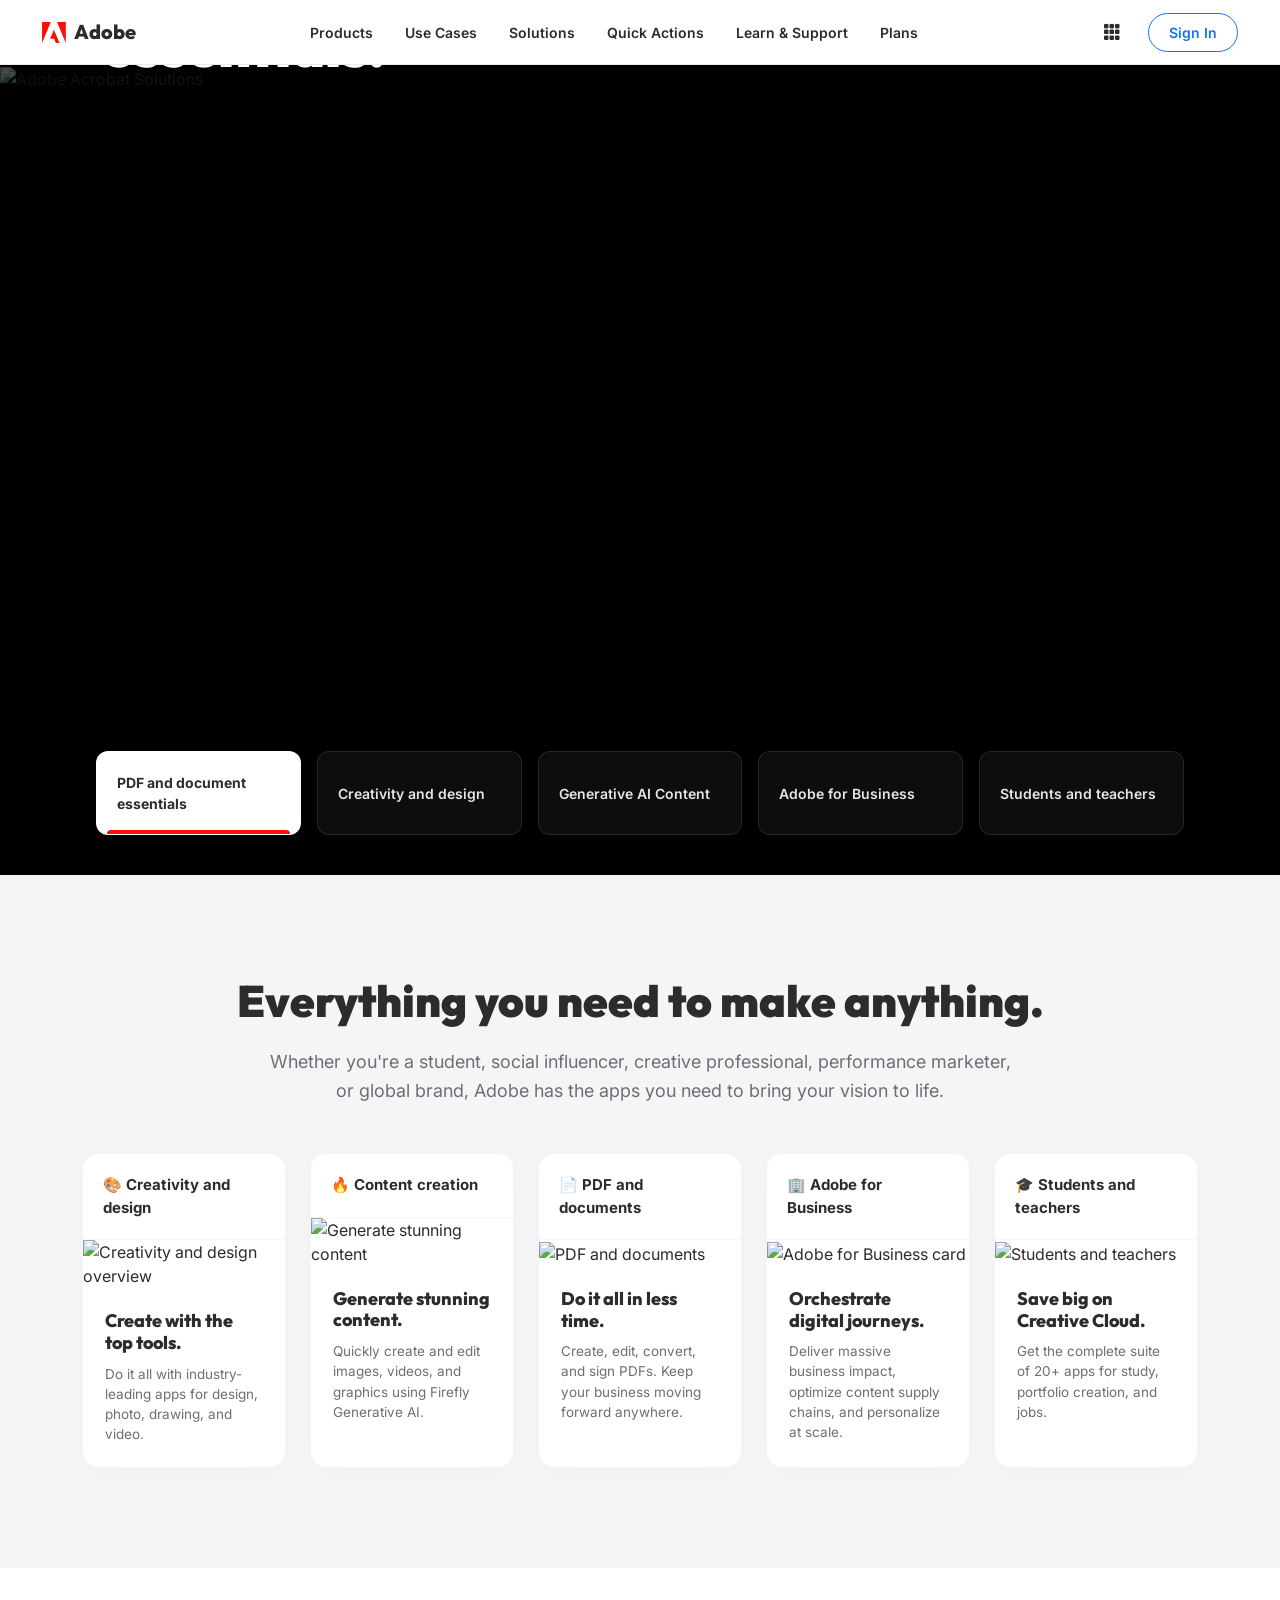
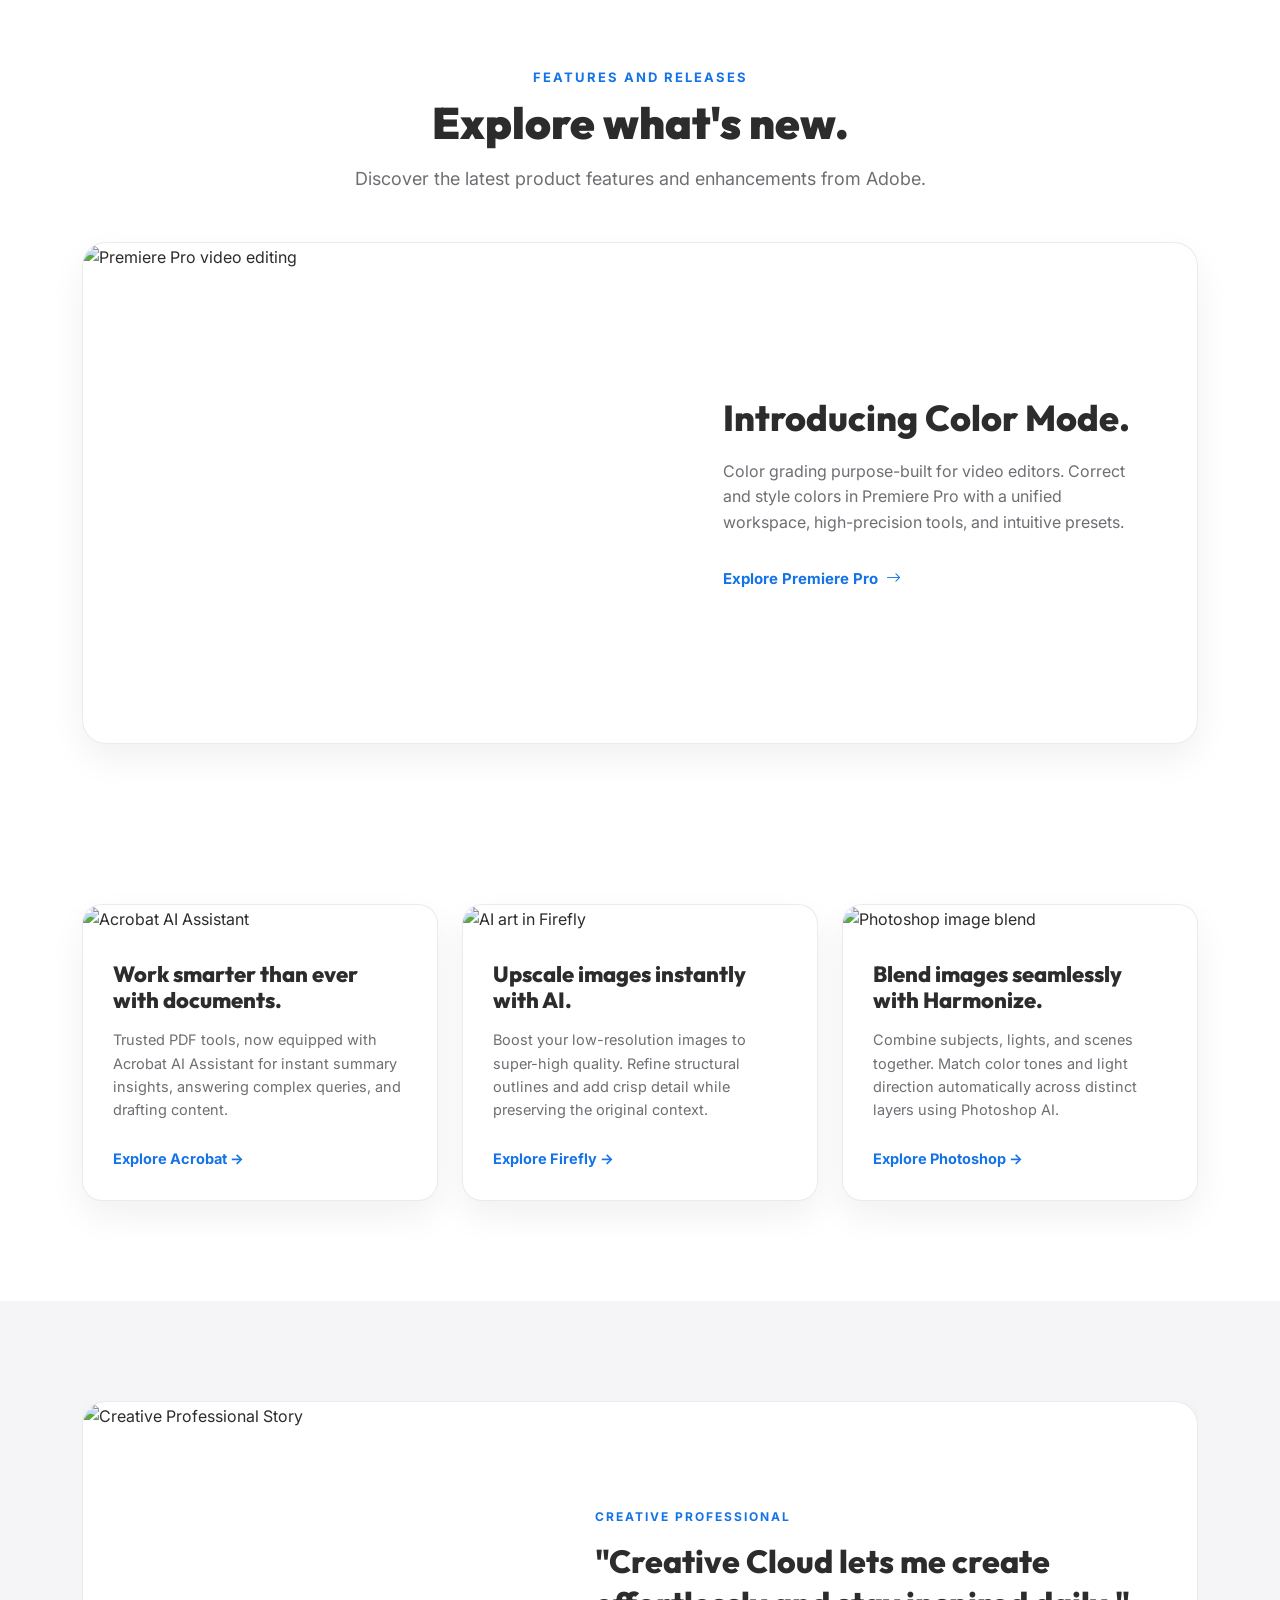
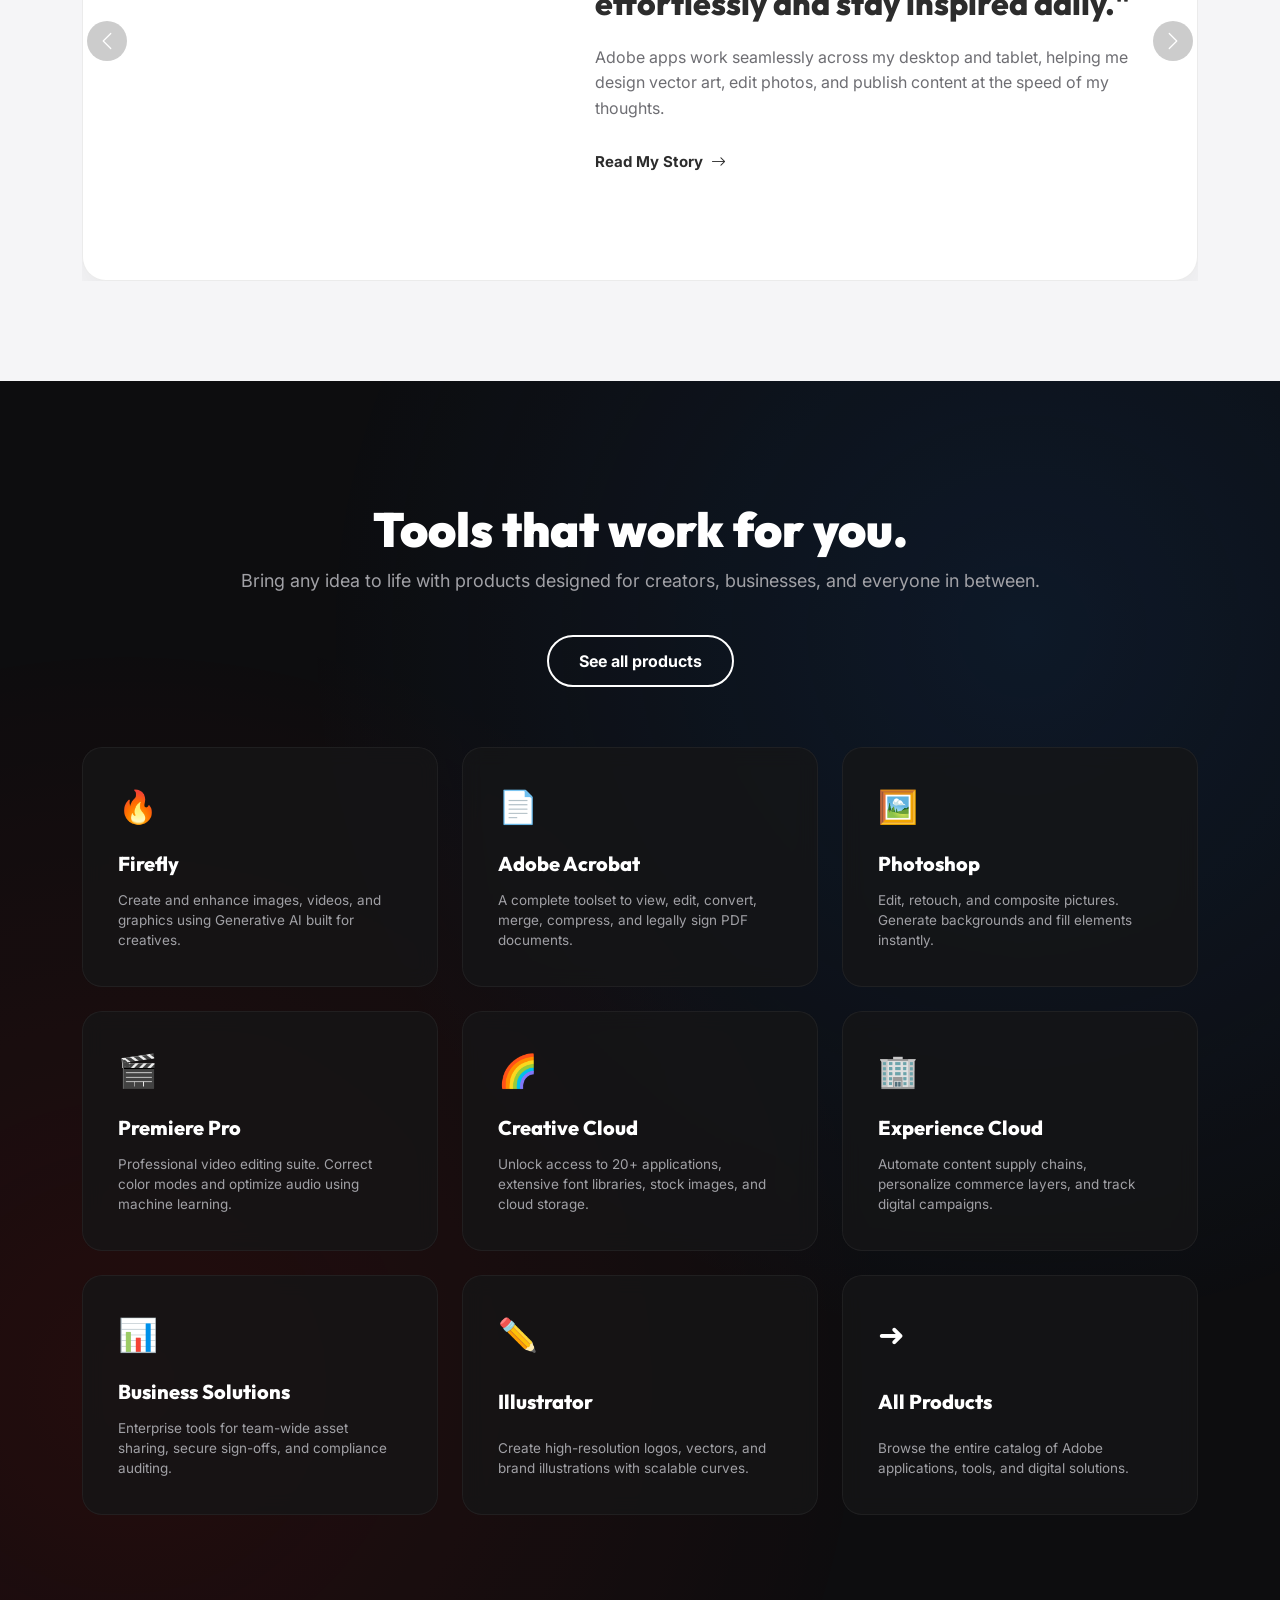
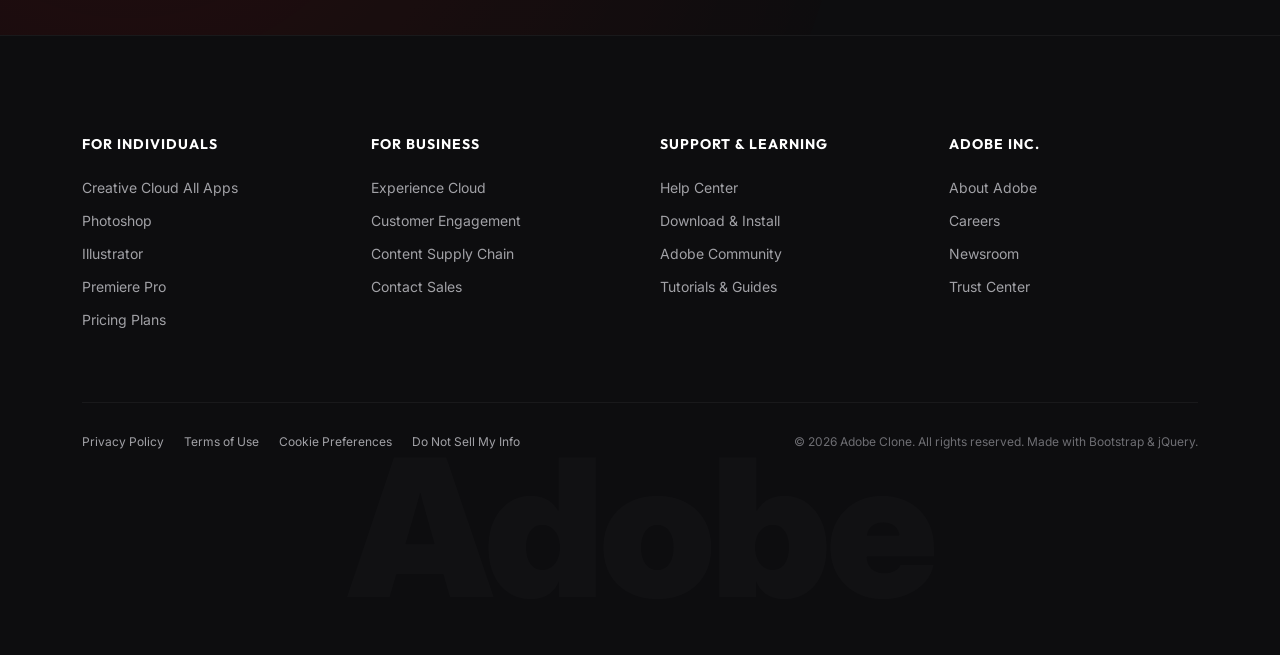
==== index.html @ 6ca42795 "Initial commit of Adobe clone codebase" ====
<!DOCTYPE html>
<html lang="en">

<head>
    <meta charset="UTF-8">
    <meta name="viewport" content="width=device-width, initial-scale=1.0">
    <title>Adobe - Creative, Marketing and Document Solutions</title>

    <!-- Bootstrap CSS -->
    <link href="https://cdn.jsdelivr.net/npm/bootstrap@5.3.3/dist/css/bootstrap.min.css" rel="stylesheet">

    <!-- Bootstrap Icons -->
    <link rel="stylesheet" href="https://cdn.jsdelivr.net/npm/bootstrap-icons@1.11.3/font/bootstrap-icons.min.css">

    <!-- Custom CSS -->
    <link rel="stylesheet" href="css/style.css">
</head>

<body>

    <!-- ================= NAVBAR ================= -->
    <nav class="navbar navbar-expand-lg adobe-navbar">
        <div class="container-fluid">
            <a href="index.html" class="adobe-logo-container">
                <svg width="24" height="21" viewBox="0 0 91 80" fill="none" xmlns="http://www.w3.org/2000/svg">
                    <path d="M56.9686 0H90.4318V80L56.9686 0Z" fill="#FA0F00"/>
                    <path d="M33.4632 0H0V80L33.4632 0Z" fill="#FA0F00"/>
                    <path d="M45.1821 29.4668L66.5199 80.0002H52.5657L46.1982 63.9461H30.6182L45.1821 29.4668Z" fill="#FA0F00"/>
                </svg>
                <span>Adobe</span>
            </a>

            <button class="navbar-toggler"
                type="button"
                data-bs-toggle="collapse"
                data-bs-target="#navbarContent"
                aria-controls="navbarContent"
                aria-expanded="false"
                aria-label="Toggle navigation">
                <span class="navbar-toggler-icon"></span>
            </button>

            <div class="collapse navbar-collapse" id="navbarContent">
                <ul class="navbar-nav mx-auto mb-2 mb-lg-0">
                    <li class="nav-item">
                        <a href="#" class="nav-link" id="productsBtn">Products</a>
                    </li>
                    <li class="nav-item">
                        <a href="#" class="nav-link" id="useCasesBtn">Use Cases</a>
                    </li>
                    <li class="nav-item">
                        <a href="#" class="nav-link" id="solutionsBtn">Solutions</a>
                    </li>
                    <li class="nav-item">
                        <a href="#" class="nav-link" id="quickActionsBtn">Quick Actions</a>
                    </li>
                    <li class="nav-item">
                        <a href="#" class="nav-link" id="learnSupportBtn">Learn & Support</a>
                    </li>
                    <li class="nav-item">
                        <a href="plans.html" class="nav-link">Plans</a>
                    </li>
                </ul>
                <div class="d-flex align-items-center gap-3">
                    <button class="apps-btn" title="Apps">
                        <i class="bi bi-grid-3x3-gap-fill"></i>
                    </button>
                    <a href="signin.html" class="signin-btn">Sign In</a>
                </div>
            </div>
        </div>

    <!-- ================= APPS POPUP ================= -->
    <div class="apps-popup">
        <h4>Adobe Web Apps</h4>
        <div class="apps-grid">
            <div class="app-item" onclick="window.location.href='creative-cloud.html'">Express</div>
            <div class="app-item" onclick="window.location.href='firefly.html'">Firefly AI</div>
            <div class="app-item" onclick="window.location.href='acrobat.html'">Acrobat</div>
            <div class="app-item" onclick="window.location.href='photoshop.html'">Photoshop</div>
            <div class="app-item" onclick="window.location.href='creative-cloud.html'">Illustrator</div>
            <div class="app-item" onclick="window.location.href='creative-cloud.html'">Premiere Pro</div>
            <div class="app-item" onclick="window.location.href='plans.html'">Plans</div>
            <div class="app-item" onclick="window.location.href='products.html'">All Apps</div>
            <div class="app-item" onclick="window.location.href='support.html'">Support</div>
        </div>
    </div>

    <!-- ================= DROPDOWNS ================= -->
    <!-- Products Mega Menu -->
    <div class="products-mega-menu">
        <div class="menu-left">
            <button class="menu-tab active" data-target="featured">Featured</button>
            <button class="menu-tab" data-target="content">Content Creation</button>
            <button class="menu-tab" data-target="pdf">Acrobat & PDF</button>
            <button class="menu-tab" data-target="photo">Photography</button>
            <button class="menu-tab" data-target="video">Video</button>
            <button class="menu-tab" data-target="design">Design</button>
            <button class="menu-tab" data-target="marketing">Marketing & Data</button>
            <a href="products.html" class="all-products-link">All Products ›</a>
        </div>
        <div class="menu-right">
            <div class="cards-wrapper">
                <!-- Dynamically populated via jQuery scripts.js -->
            </div>
        </div>
    </div>

    <!-- Use Cases Menu -->
    <div class="usecases-menu">
        <div class="usecases-grid">
            <div class="usecase-card">
                <span>Content Creation</span>
                <h2>Create quickly and easily with AI models.</h2>
                <p>Generate and edit images, video, and audio with AI.</p>
                <a href="firefly.html">See Firefly AI ›</a>
                <button onclick="window.location.href='creative-cloud.html'">Explore</button>
            </div>
            <div class="usecase-card">
                <span>PDF & Document Essentials</span>
                <h2>Transform PDFs to insights, content, and action.</h2>
                <p>Edit, sign and convert PDFs.</p>
                <a href="acrobat.html">See Acrobat ›</a>
                <button onclick="window.location.href='acrobat.html'">Explore</button>
            </div>
            <div class="usecase-card">
                <span>Students & Teachers</span>
                <h2>Get special academic pricing on 20+ apps.</h2>
                <p>Save over 60% on Creative Cloud.</p>
                <a href="students.html">See student plans ›</a>
                <button onclick="window.location.href='students.html'">Explore</button>
            </div>
        </div>
    </div>

    <!-- Solutions Menu -->
    <div class="solutions-menu">
        <div class="solutions-left">
            <div class="solution-box">
                <h2>Organizations</h2>
                <ul>
                    <li onclick="window.location.href='business.html'">Small businesses</li>
                    <li onclick="window.location.href='business.html'">Medium and large businesses</li>
                    <li onclick="window.location.href='students.html'">Schools and universities</li>
                    <li onclick="window.location.href='business.html'">Government</li>
                </ul>
                <button onclick="window.location.href='business.html'">Explore Business</button>
            </div>
            <div class="solution-box">
                <h2>Industries</h2>
                <ul>
                    <li onclick="window.location.href='business.html'">Financial services</li>
                    <li onclick="window.location.href='business.html'">Healthcare</li>
                    <li onclick="window.location.href='business.html'">Retail & Consumer Goods</li>
                    <li onclick="window.location.href='business.html'">Media & Entertainment</li>
                </ul>
                <button onclick="window.location.href='business.html'">See Case Studies</button>
            </div>
        </div>
        <div class="solution-banner">
            <img src="https://images.unsplash.com/photo-1460925895917-afdab827c52f?auto=format&fit=crop&w=600&q=80" alt="Adobe Experience Cloud">
            <div class="solution-overlay">
                <h2>Acrobat for Business</h2>
                <button onclick="window.location.href='business.html'">Explore</button>
            </div>
        </div>
    </div>

    <!-- Quick Actions Menu -->
    <div class="quickactions-menu">
        <div class="quick-card">
            <h2>PDF Tools</h2>
            <ul>
                <li onclick="window.location.href='acrobat.html'">Edit PDF</li>
                <li onclick="window.location.href='acrobat.html'">Chat with PDF</li>
                <li onclick="window.location.href='acrobat.html'">PDF to Word</li>
                <li onclick="window.location.href='acrobat.html'">Compress PDF</li>
            </ul>
            <button onclick="window.location.href='acrobat.html'">View all PDF tools</button>
        </div>
        <div class="quick-card">
            <h2>Photo Tools</h2>
            <ul>
                <li onclick="window.location.href='photoshop.html'">Remove background</li>
                <li onclick="window.location.href='photoshop.html'">Resize image</li>
                <li onclick="window.location.href='photoshop.html'">Crop image</li>
                <li onclick="window.location.href='photoshop.html'">Generative Fill</li>
            </ul>
            <button onclick="window.location.href='photoshop.html'">View all photo tools</button>
        </div>
        <div class="quick-card">
            <h2>Video Tools</h2>
            <ul>
                <li onclick="window.location.href='creative-cloud.html'">Caption video</li>
                <li onclick="window.location.href='creative-cloud.html'">Change speed</li>
                <li onclick="window.location.href='creative-cloud.html'">Convert to GIF</li>
                <li onclick="window.location.href='creative-cloud.html'">Merge video</li>
            </ul>
            <button onclick="window.location.href='creative-cloud.html'">View all video tools</button>
        </div>
        <div class="quick-card">
            <h2>Generative AI</h2>
            <ul>
                <li onclick="window.location.href='firefly.html'">Generate AI images</li>
                <li onclick="window.location.href='firefly.html'">Generative Fill</li>
                <li onclick="window.location.href='firefly.html'">AI Text Effects</li>
                <li onclick="window.location.href='firefly.html'">AI Vector Recoloring</li>
            </ul>
            <button onclick="window.location.href='firefly.html'">View all AI tools</button>
        </div>
    </div>

    <!-- Learn & Support Menu -->
    <div class="learnsupport-menu">
        <div class="learn-card">
            <h2>Help & Support</h2>
            <ul>
                <li onclick="window.location.href='support.html'">Help Center</li>
                <li onclick="window.location.href='support.html'">Download & Install</li>
                <li onclick="window.location.href='support.html'">Manage my Account</li>
                <li onclick="window.location.href='support.html'">Contact Us</li>
            </ul>
            <button onclick="window.location.href='support.html'">Get Help</button>
        </div>
        <div class="learn-card">
            <h2>Learn Tutorials</h2>
            <ul>
                <li onclick="window.location.href='firefly.html'">Firefly tutorials</li>
                <li onclick="window.location.href='acrobat.html'">Acrobat tutorials</li>
                <li onclick="window.location.href='photoshop.html'">Photoshop tutorials</li>
                <li onclick="window.location.href='support.html'">Creative Cloud basics</li>
            </ul>
            <button onclick="window.location.href='support.html'">Browse Tutorials</button>
        </div>
        <div class="learn-card">
            <h2>Community</h2>
            <ul>
                <li onclick="window.location.href='support.html'">App Communities</li>
                <li onclick="window.location.href='support.html'">Report a bug</li>
                <li onclick="window.location.href='support.html'">Request a feature</li>
                <li onclick="window.location.href='support.html'">Adobe Live Events</li>
            </ul>
            <button onclick="window.location.href='support.html'">Join Community</button>
        </div>
        <div class="learn-card">
            <h2>Developer & More</h2>
            <ul>
                <li onclick="window.location.href='support.html'">Adobe Developer console</li>
                <li onclick="window.location.href='support.html'">Adobe status portal</li>
                <li onclick="window.location.href='support.html'">Partner programs</li>
                <li onclick="window.location.href='support.html'">Adobe Tech blog</li>
            </ul>
            <button onclick="window.location.href='support.html'">Developer resources</button>
        </div>
    </div>
    </nav>


    <!-- ================= HERO CAROUSEL ================= -->
    <section class="hero-section">
        <div id="heroSlider" class="carousel slide carousel-fade" data-bs-ride="carousel" data-bs-interval="3500">
            <div class="carousel-inner">
                <!-- Slide 1: Acrobat -->
                <div class="carousel-item active">
                    <img src="https://images.unsplash.com/photo-1454165804606-c3d57bc86b40?auto=format&fit=crop&w=1600&q=80" class="hero-img" alt="Adobe Acrobat Solutions">
                    <div class="overlay"></div>
                    <div class="hero-content">
                        <h6>Adobe Acrobat</h6>
                        <h1>PDF and document essentials.</h1>
                        <p>Create, edit, sign, and share documents from anywhere. Transform your static files into collaborative, insight-rich documents.</p>
                        <button class="hero-btn" onclick="window.location.href='acrobat.html'">Learn More</button>
                    </div>
                </div>

                <!-- Slide 2: Creative Cloud -->
                <div class="carousel-item">
                    <img src="https://images.unsplash.com/photo-1558655146-d09347e92766?auto=format&fit=crop&w=1600&q=80" class="hero-img" alt="Creative Cloud Suite">
                    <div class="overlay"></div>
                    <div class="hero-content">
                        <h6>Creative Cloud</h6>
                        <h1>Creativity and design for everyone.</h1>
                        <p>Get 20+ desktop and mobile apps including Photoshop, Illustrator, Premiere Pro, and more. Make anything you can imagine.</p>
                        <button class="hero-btn" onclick="window.location.href='creative-cloud.html'">Explore CC Apps</button>
                    </div>
                </div>

                <!-- Slide 3: Firefly -->
                <div class="carousel-item">
                    <img src="https://images.unsplash.com/photo-1618005182384-a83a8bd57fbe?auto=format&fit=crop&w=1600&q=80" class="hero-img" alt="Adobe Firefly Generative AI">
                    <div class="overlay"></div>
                    <div class="hero-content">
                        <h6>Adobe Firefly</h6>
                        <h1>Generative AI, purpose-built for creators.</h1>
                        <p>Generate beautiful images, text effects, and color palettes in seconds using simple text prompts. Safe for commercial use.</p>
                        <button class="hero-btn" onclick="window.location.href='firefly.html'">Create with Firefly</button>
                    </div>
                </div>

                <!-- Slide 4: Business -->
                <div class="carousel-item">
                    <img src="https://images.unsplash.com/photo-1551434678-e076c223a692?auto=format&fit=crop&w=1600&q=80" class="hero-img" alt="Adobe Experience Cloud">
                    <div class="overlay"></div>
                    <div class="hero-content">
                        <h6>Adobe Experience Cloud</h6>
                        <h1>Delivering personalized customer journeys.</h1>
                        <p>Adobe Experience Cloud provides marketing, commerce, and analytics tools to personalize content at scale and drive enterprise growth.</p>
                        <button class="hero-btn" onclick="window.location.href='business.html'">Get Started</button>
                    </div>
                </div>

                <!-- Slide 5: Students & Teachers -->
                <div class="carousel-item">
                    <img src="https://images.unsplash.com/photo-1523240795612-9a054b0db644?auto=format&fit=crop&w=1600&q=80" class="hero-img" alt="Students and Teachers Offer">
                    <div class="overlay"></div>
                    <div class="hero-content">
                        <h6>Students & Teachers</h6>
                        <h1>Save over 60% on all apps.</h1>
                        <p>Bring your academic and personal projects to life with Adobe Creative Cloud. Access industry-standard tools at a student price.</p>
                        <button class="hero-btn" onclick="window.location.href='students.html'">Get Special Discount</button>
                    </div>
                </div>
            </div>
        </div>

        <!-- Sync indicators (bottom cards) -->
        <div class="bottom-cards d-none d-lg-flex">
            <div class="slide-card active-card" data-slide="0">
                PDF and document essentials
            </div>
            <div class="slide-card" data-slide="1">
                Creativity and design
            </div>
            <div class="slide-card" data-slide="2">
                Generative AI Content
            </div>
            <div class="slide-card" data-slide="3">
                Adobe for Business
            </div>
            <div class="slide-card" data-slide="4">
                Students and teachers
            </div>
        </div>
    </section>

    <!-- ================= EVERYTHING SECTION ================= -->
    <section class="everything-section">
        <div class="container">
            <div class="section-title text-center">
                <h2>Everything you need to make anything.</h2>
                <p>Whether you're a student, social influencer, creative professional, performance marketer, or global brand, Adobe has the apps you need to bring your vision to life.</p>
            </div>

            <div class="row g-4 mt-4 justify-content-center">
                <!-- Card 1 -->
                <div class="col-lg-2-4 col-md-6 col-sm-12">
                    <div class="adobe-card" onclick="window.location.href='creative-cloud.html'">
                        <div class="card-header-custom">
                            🎨 Creativity and design
                        </div>
                        <img src="https://images.unsplash.com/photo-1541462608141-2ff580dd0e4e?auto=format&fit=crop&w=500&q=80" class="card-img-custom" alt="Creativity and design overview">
                        <div class="card-body-custom">
                            <h5>Create with the top tools.</h5>
                            <p>Do it all with industry-leading apps for design, photo, drawing, and video.</p>
                        </div>
                    </div>
                </div>

                <!-- Card 2 -->
                <div class="col-lg-2-4 col-md-6 col-sm-12">
                    <div class="adobe-card" onclick="window.location.href='firefly.html'">
                        <div class="card-header-custom">
                            🔥 Content creation
                        </div>
                        <img src="https://images.unsplash.com/photo-1626785774573-4b799315345d?auto=format&fit=crop&w=500&q=80" class="card-img-custom" alt="Generate stunning content">
                        <div class="card-body-custom">
                            <h5>Generate stunning content.</h5>
                            <p>Quickly create and edit images, videos, and graphics using Firefly Generative AI.</p>
                        </div>
                    </div>
                </div>

                <!-- Card 3 -->
                <div class="col-lg-2-4 col-md-6 col-sm-12">
                    <div class="adobe-card" onclick="window.location.href='acrobat.html'">
                        <div class="card-header-custom">
                            📄 PDF and documents
                        </div>
                        <img src="https://images.unsplash.com/photo-1568605117036-5fe5e7bab0b7?auto=format&fit=crop&w=500&q=80" class="card-img-custom" alt="PDF and documents">
                        <div class="card-body-custom">
                            <h5>Do it all in less time.</h5>
                            <p>Create, edit, convert, and sign PDFs. Keep your business moving forward anywhere.</p>
                        </div>
                    </div>
                </div>

                <!-- Card 4 -->
                <div class="col-lg-2-4 col-md-6 col-sm-12">
                    <div class="adobe-card" onclick="window.location.href='business.html'">
                        <div class="card-header-custom">
                            🏢 Adobe for Business
                        </div>
                        <img src="https://images.unsplash.com/photo-1552581230-c013741398c3?auto=format&fit=crop&w=500&q=80" class="card-img-custom" alt="Adobe for Business card">
                        <div class="card-body-custom">
                            <h5>Orchestrate digital journeys.</h5>
                            <p>Deliver massive business impact, optimize content supply chains, and personalize at scale.</p>
                        </div>
                    </div>
                </div>

                <!-- Card 5 -->
                <div class="col-lg-2-4 col-md-6 col-sm-12">
                    <div class="adobe-card" onclick="window.location.href='students.html'">
                        <div class="card-header-custom">
                            🎓 Students and teachers
                        </div>
                        <img src="https://images.unsplash.com/photo-1517486808906-6ca8b3f04846?auto=format&fit=crop&w=500&q=80" class="card-img-custom" alt="Students and teachers">
                        <div class="card-body-custom">
                            <h5>Save big on Creative Cloud.</h5>
                            <p>Get the complete suite of 20+ apps for study, portfolio creation, and jobs.</p>
                        </div>
                    </div>
                </div>
            </div>
        </div>
    </section>


    <!-- ================= EXPLORE WHAT'S NEW ================= -->
    <section class="explore-section">
        <div class="container">
            <div class="explore-heading text-center">
                <span>Features and Releases</span>
                <h2>Explore what's new.</h2>
                <p>Discover the latest product features and enhancements from Adobe.</p>
            </div>

            <div class="explore-card" onclick="window.location.href='creative-cloud.html'">
                <div class="explore-image">
                    <img src="https://images.unsplash.com/photo-1536240478700-b869070f9279?auto=format&fit=crop&w=1200&q=80" alt="Premiere Pro video editing">
                </div>
                <div class="explore-content">
                    <h3>Introducing Color Mode.</h3>
                    <p>Color grading purpose-built for video editors. Correct and style colors in Premiere Pro with a unified workspace, high-precision tools, and intuitive presets.</p>
                    <a href="creative-cloud.html">Explore Premiere Pro <i class="bi bi-arrow-right"></i></a>
                </div>
            </div>
        </div>
    </section>


    <!-- ================= FEATURE CARDS SECTION ================= -->
    <section class="feature-section">
        <div class="container">
            <div class="row g-4">
                <!-- Card 1 -->
                <div class="col-lg-4 col-md-6 col-sm-12">
                    <div class="feature-card" onclick="window.location.href='acrobat.html'">
                        <img src="https://images.unsplash.com/photo-1606857521015-7f9fcf423740?auto=format&fit=crop&w=600&q=80" class="feature-img" alt="Acrobat AI Assistant">
                        <div class="feature-content">
                            <h3>Work smarter than ever with documents.</h3>
                            <p>Trusted PDF tools, now equipped with Acrobat AI Assistant for instant summary insights, answering complex queries, and drafting content.</p>
                            <a href="acrobat.html">Explore Acrobat →</a>
                        </div>
                    </div>
                </div>

                <!-- Card 2 -->
                <div class="col-lg-4 col-md-6 col-sm-12">
                    <div class="feature-card" onclick="window.location.href='firefly.html'">
                        <img src="https://images.unsplash.com/photo-1579783900882-c0d3dad7b119?auto=format&fit=crop&w=600&q=80" class="feature-img" alt="AI art in Firefly">
                        <div class="feature-content">
                            <h3>Upscale images instantly with AI.</h3>
                            <p>Boost your low-resolution images to super-high quality. Refine structural outlines and add crisp detail while preserving the original context.</p>
                            <a href="firefly.html">Explore Firefly →</a>
                        </div>
                    </div>
                </div>

                <!-- Card 3 -->
                <div class="col-lg-4 col-md-12 col-sm-12">
                    <div class="feature-card" onclick="window.location.href='photoshop.html'">
                        <img src="https://images.unsplash.com/photo-1541462608141-2ff580dd0e4e?auto=format&fit=crop&w=600&q=80" class="feature-img" alt="Photoshop image blend">
                        <div class="feature-content">
                            <h3>Blend images seamlessly with Harmonize.</h3>
                            <p>Combine subjects, lights, and scenes together. Match color tones and light direction automatically across distinct layers using Photoshop AI.</p>
                            <a href="photoshop.html">Explore Photoshop →</a>
                        </div>
                    </div>
                </div>
            </div>
        </div>
    </section>


    <!-- ================= TESTIMONIAL SECTION ================= -->
    <section class="testimonial-section">
        <div class="container">
            <div id="testimonialSlider" class="carousel slide" data-bs-ride="carousel" data-bs-interval="4000">
                <div class="carousel-inner">
                    <!-- Slide 1 -->
                    <div class="carousel-item active">
                        <div class="testimonial-card">
                            <div class="testimonial-image">
                                <img src="https://images.unsplash.com/photo-1534528741775-53994a69daeb?auto=format&fit=crop&w=600&q=80" alt="Creative Professional Story">
                            </div>
                            <div class="testimonial-content">
                                <span>Creative Professional</span>
                                <h2>"Creative Cloud lets me create effortlessly and stay inspired daily."</h2>
                                <p>Adobe apps work seamlessly across my desktop and tablet, helping me design vector art, edit photos, and publish content at the speed of my thoughts.</p>
                                <a href="creative-cloud.html">Read My Story <i class="bi bi-arrow-right"></i></a>
                            </div>
                        </div>
                    </div>

                    <!-- Slide 2 -->
                    <div class="carousel-item">
                        <div class="testimonial-card">
                            <div class="testimonial-image">
                                <img src="https://images.unsplash.com/photo-1507003211169-0a1dd7228f2d?auto=format&fit=crop&w=600&q=80" alt="Marketing Team Story">
                            </div>
                            <div class="testimonial-content">
                                <span>Marketing Campaign Manager</span>
                                <h2>"Firefly helped us scale our banner campaigns by 400%."</h2>
                                <p>With generative AI built right into Express and Photoshop, our design teams generate on-brand variations in minutes, avoiding workflow bottlenecks.</p>
                                <a href="firefly.html">Learn More <i class="bi bi-arrow-right"></i></a>
                            </div>
                        </div>
                    </div>

                    <!-- Slide 3 -->
                    <div class="carousel-item">
                        <div class="testimonial-card">
                            <div class="testimonial-image">
                                <img src="https://images.unsplash.com/photo-1492562080023-ab3db95bfbce?auto=format&fit=crop&w=600&q=80" alt="Business Innovation Story">
                            </div>
                            <div class="testimonial-content">
                                <span>Business Innovation Lead</span>
                                <h2>"Experience Cloud revolutionized our retail customer experience."</h2>
                                <p>Integrating real-time user insights with automated creative assembly lets us present personalized shopping layouts that doubled conversion rates.</p>
                                <a href="business.html">Explore Business Solutions <i class="bi bi-arrow-right"></i></a>
                            </div>
                        </div>
                    </div>
                </div>

                <!-- Controls -->
                <button class="carousel-control-prev" type="button" data-bs-target="#testimonialSlider" data-bs-slide="prev" aria-label="Previous testimonial">
                    <span class="carousel-control-prev-icon" aria-hidden="true"></span>
                </button>
                <button class="carousel-control-next" type="button" data-bs-target="#testimonialSlider" data-bs-slide="next" aria-label="Next testimonial">
                    <span class="carousel-control-next-icon" aria-hidden="true"></span>
                </button>
            </div>
        </div>
    </section>


    <!-- ================= TOOLS THAT WORK FOR YOU ================= -->
    <section class="tools-section">
        <div class="tools-overlay"></div>
        <div class="container">
            <div class="tools-heading text-center">
                <h2>Tools that work for you.</h2>
                <p>Bring any idea to life with products designed for creators, businesses, and everyone in between.</p>
                <button class="tools-btn" onclick="window.location.href='products.html'">See all products</button>
            </div>

            <div class="tools-grid mt-4">
                <div class="tool-card" onclick="window.location.href='firefly.html'">
                    <span>🔥</span>
                    <h4>Firefly</h4>
                    <p>Create and enhance images, videos, and graphics using Generative AI built for creatives.</p>
                </div>

                <div class="tool-card" onclick="window.location.href='acrobat.html'">
                    <span>📄</span>
                    <h4>Adobe Acrobat</h4>
                    <p>A complete toolset to view, edit, convert, merge, compress, and legally sign PDF documents.</p>
                </div>

                <div class="tool-card" onclick="window.location.href='photoshop.html'">
                    <span>🖼️</span>
                    <h4>Photoshop</h4>
                    <p>Edit, retouch, and composite pictures. Generate backgrounds and fill elements instantly.</p>
                </div>

                <div class="tool-card" onclick="window.location.href='creative-cloud.html'">
                    <span>🎬</span>
                    <h4>Premiere Pro</h4>
                    <p>Professional video editing suite. Correct color modes and optimize audio using machine learning.</p>
                </div>

                <div class="tool-card" onclick="window.location.href='creative-cloud.html'">
                    <span>🌈</span>
                    <h4>Creative Cloud</h4>
                    <p>Unlock access to 20+ applications, extensive font libraries, stock images, and cloud storage.</p>
                </div>

                <div class="tool-card" onclick="window.location.href='business.html'">
                    <span>🏢</span>
                    <h4>Experience Cloud</h4>
                    <p>Automate content supply chains, personalize commerce layers, and track digital campaigns.</p>
                </div>

                <div class="tool-card" onclick="window.location.href='business.html'">
                    <span>📊</span>
                    <h4>Business Solutions</h4>
                    <p>Enterprise tools for team-wide asset sharing, secure sign-offs, and compliance auditing.</p>
                </div>

                <div class="tool-card" onclick="window.location.href='creative-cloud.html'">
                    <span>✏️</span>
                    <h4>Illustrator</h4>
                    <p>Create high-resolution logos, vectors, and brand illustrations with scalable curves.</p>
                </div>

                <div class="tool-card" onclick="window.location.href='products.html'">
                    <span>➜</span>
                    <h4>All Products</h4>
                    <p>Browse the entire catalog of Adobe applications, tools, and digital solutions.</p>
                </div>
            </div>
        </div>
    </section>


    <!-- ================= GLOBAL FOOTER ================= -->
    <footer class="footer-section">
        <div class="container">
            <div class="footer-grid">
                <div>
                    <h5>For Individuals</h5>
                    <a href="creative-cloud.html">Creative Cloud All Apps</a>
                    <a href="photoshop.html">Photoshop</a>
                    <a href="creative-cloud.html">Illustrator</a>
                    <a href="creative-cloud.html">Premiere Pro</a>
                    <a href="plans.html">Pricing Plans</a>
                </div>

                <div>
                    <h5>For Business</h5>
                    <a href="business.html">Experience Cloud</a>
                    <a href="business.html">Customer Engagement</a>
                    <a href="business.html">Content Supply Chain</a>
                    <a href="business.html">Contact Sales</a>
                </div>

                <div>
                    <h5>Support & Learning</h5>
                    <a href="support.html">Help Center</a>
                    <a href="support.html">Download & Install</a>
                    <a href="support.html">Adobe Community</a>
                    <a href="support.html">Tutorials & Guides</a>
                </div>

                <div>
                    <h5>Adobe Inc.</h5>
                    <a href="business.html">About Adobe</a>
                    <a href="business.html">Careers</a>
                    <a href="business.html">Newsroom</a>
                    <a href="business.html">Trust Center</a>
                </div>
            </div>

            <div class="footer-bottom">
                <div class="footer-bottom-links">
                    <a href="#">Privacy Policy</a>
                    <a href="#">Terms of Use</a>
                    <a href="#">Cookie Preferences</a>
                    <a href="#">Do Not Sell My Info</a>
                </div>
                <p>&copy; 2026 Adobe Clone. All rights reserved. Made with Bootstrap & jQuery.</p>
            </div>

            <div class="adobe-big-logo">
                Adobe
            </div>
        </div>
    </footer>


    <!-- jQuery -->
    <script src="https://code.jquery.com/jquery-3.7.1.min.js"></script>

    <!-- Bootstrap JS Bundle -->
    <script src="https://cdn.jsdelivr.net/npm/bootstrap@5.3.3/dist/js/bootstrap.bundle.min.js"></script>

    <!-- Custom JS -->
    <script src="js/scripts.js"></script>

</body>

</html>
---- css/style.css ----
/* ==========================================
   ADOBE CLONE GLOBAL CSS - STYLISH & PREMIUM
   ========================================== */

@import url('https://fonts.googleapis.com/css2?family=Inter:wght@300;400;500;600;700&family=Outfit:wght@400;500;600;700;800;900&display=swap');

:root {
    --adobe-red: #FA0F00;
    --adobe-blue: #1473E6;
    --dark-charcoal: #151515;
    --light-bg: #F5F5F7;
    --text-primary: #2C2C2C;
    --text-secondary: #6E6E73;
    --glass-bg: rgba(255, 255, 255, 0.92);
    --border-color: rgba(0, 0, 0, 0.08);
    --transition-smooth: all 0.35s cubic-bezier(0.4, 0, 0.2, 1);
    --shadow-premium: 0 15px 35px rgba(0, 0, 0, 0.06);
    --shadow-hover: 0 20px 45px rgba(0, 0, 0, 0.12);
}

/* ==========================================
   RESET & BASE STYLES
   ========================================== */
* {
    margin: 0;
    padding: 0;
    box-sizing: border-box;
}

body {
    font-family: 'Inter', sans-serif;
    color: var(--text-primary);
    background-color: #ffffff;
    overflow-x: hidden;
    -webkit-font-smoothing: antialiased;
}

h1, h2, h3, h4, h5, h6 {
    font-family: 'Outfit', sans-serif;
    color: var(--text-primary);
    font-weight: 700;
}

a {
    text-decoration: none;
    color: inherit;
    transition: var(--transition-smooth);
}

/* ==========================================
   GLOBAL NAVBAR
   ========================================== */
.adobe-navbar {
    position: sticky;
    top: 0;
    left: 0;
    width: 100%;
    z-index: 1000;
    background: var(--glass-bg);
    backdrop-filter: blur(15px);
    -webkit-backdrop-filter: blur(15px);
    border-bottom: 1px solid var(--border-color);
    padding: 12px 30px;
    transition: var(--transition-smooth);
}

.adobe-logo-container {
    display: flex;
    align-items: center;
    gap: 8px;
    font-family: 'Outfit', sans-serif;
    font-size: 20px;
    font-weight: 800;
    color: var(--text-primary);
    text-decoration: none;
}

.adobe-logo-container svg {
    transition: var(--transition-smooth);
}

.adobe-logo-container:hover svg {
    transform: scale(1.05);
}

.nav-link {
    color: var(--text-primary) !important;
    font-size: 14px;
    font-weight: 600;
    padding: 8px 16px !important;
    border-radius: 20px;
    transition: var(--transition-smooth);
    position: relative;
}

.nav-link:hover {
    color: var(--adobe-blue) !important;
    background: rgba(0, 0, 0, 0.04);
}

.apps-btn {
    width: 40px;
    height: 40px;
    border: none;
    border-radius: 50%;
    background: transparent;
    color: var(--text-primary);
    font-size: 18px;
    display: flex;
    align-items: center;
    justify-content: center;
    cursor: pointer;
    transition: var(--transition-smooth);
}

.apps-btn:hover {
    background: rgba(0, 0, 0, 0.06);
    color: var(--adobe-blue);
}

.signin-btn {
    border: 1.5px solid var(--adobe-blue);
    padding: 8px 20px;
    border-radius: 20px;
    background: transparent;
    color: var(--adobe-blue);
    font-weight: 600;
    font-size: 14px;
    cursor: pointer;
    transition: var(--transition-smooth);
    text-decoration: none;
}

.signin-btn:hover {
    background: var(--adobe-blue);
    color: white !important;
    box-shadow: 0 4px 12px rgba(20, 115, 230, 0.25);
}

/* ==========================================
   DROPDOWN MEGA-MENUS
   ========================================== */
.products-mega-menu, 
.usecases-menu, 
.solutions-menu, 
.quickactions-menu, 
.learnsupport-menu {
    position: absolute;
    top: 100%;
    left: 0;
    width: 100%;
    background: rgba(255, 255, 255, 0.98);
    backdrop-filter: blur(20px);
    -webkit-backdrop-filter: blur(20px);
    box-shadow: 0 15px 40px rgba(0, 0, 0, 0.08);
    border-bottom: 1px solid var(--border-color);
    border-radius: 0 0 16px 16px;
    padding: 40px;
    z-index: 999;
    opacity: 0;
    visibility: hidden;
    transform: translateY(-10px);
    transition: opacity 0.25s cubic-bezier(0.4, 0, 0.2, 1), 
                transform 0.25s cubic-bezier(0.4, 0, 0.2, 1), 
                visibility 0.25s;
    display: flex;
    gap: 30px;
}

/* Mega-Menu display classes */
.products-mega-menu.show, 
.usecases-menu.show, 
.solutions-menu.show, 
.quickactions-menu.show, 
.learnsupport-menu.show {
    opacity: 1;
    visibility: visible;
    transform: translateY(0);
}

/* Mega Menu Left Sidebar (for Tabs) */
.menu-left {
    width: 250px;
    display: flex;
    flex-direction: column;
    gap: 8px;
    border-right: 1px solid var(--border-color);
    padding-right: 20px;
}

.menu-tab {
    border: none;
    background: transparent;
    padding: 12px 18px;
    border-radius: 8px;
    font-weight: 600;
    font-size: 14px;
    text-align: left;
    color: var(--text-secondary);
    transition: var(--transition-smooth);
    cursor: pointer;
}

.menu-tab:hover {
    background: rgba(0, 0, 0, 0.03);
    color: var(--text-primary);
}

.menu-tab.active {
    background: var(--dark-charcoal);
    color: white !important;
}

.all-products-link {
    margin-top: 15px;
    font-weight: 700;
    color: var(--adobe-blue);
    font-size: 14px;
    display: flex;
    align-items: center;
    gap: 5px;
}

.all-products-link:hover {
    text-decoration: underline;
}

/* Mega Menu Right Content */
.menu-right {
    flex: 1;
    padding-left: 10px;
}

.cards-wrapper {
    display: grid;
    grid-template-columns: repeat(4, 1fr);
    gap: 20px;
}

.product-card {
    background: #f7f7f9;
    border-radius: 12px;
    padding: 20px;
    min-height: 140px;
    display: flex;
    flex-direction: column;
    justify-content: space-between;
    border: 1px solid transparent;
    transition: var(--transition-smooth);
    cursor: pointer;
}

.product-card:hover {
    background: #ffffff;
    border-color: rgba(20, 115, 230, 0.3);
    box-shadow: var(--shadow-premium);
    transform: translateY(-3px);
}

.product-card h4 {
    font-size: 16px;
    font-weight: 700;
    margin-bottom: 5px;
    display: flex;
    align-items: center;
    gap: 8px;
}

.product-card p {
    font-size: 12px;
    color: var(--text-secondary);
    line-height: 1.5;
    margin-bottom: 0;
}

/* Use Cases Menu layout */
.usecases-grid {
    display: grid;
    grid-template-columns: repeat(3, 1fr);
    gap: 20px;
    width: 100%;
}

.usecase-card {
    background: #f8f9fa;
    border-radius: 14px;
    padding: 30px;
    display: flex;
    flex-direction: column;
    justify-content: space-between;
    min-height: 260px;
    transition: var(--transition-smooth);
}

.usecase-card:hover {
    box-shadow: var(--shadow-premium);
    transform: translateY(-5px);
    background: #fff;
}

.usecase-card span {
    font-size: 12px;
    font-weight: 700;
    text-transform: uppercase;
    letter-spacing: 1px;
    color: var(--adobe-blue);
}

.usecase-card h2 {
    font-size: 18px;
    margin-top: 10px;
    line-height: 1.4;
}

.usecase-card p {
    color: var(--text-secondary);
    font-size: 13px;
    margin-top: 5px;
}

.usecase-card a {
    color: var(--adobe-blue);
    font-size: 13px;
    font-weight: 600;
    margin-top: 15px;
    display: inline-block;
}

.usecase-card button {
    margin-top: 20px;
    align-self: flex-start;
    padding: 8px 18px;
    border-radius: 20px;
    border: 1px solid var(--text-primary);
    background: transparent;
    font-weight: 600;
    font-size: 13px;
    cursor: pointer;
    transition: var(--transition-smooth);
}

.usecase-card button:hover {
    background: var(--text-primary);
    color: white;
}

/* Solutions Menu */
.solutions-menu {
    gap: 40px;
}

.solutions-left {
    flex: 1;
    display: flex;
    gap: 20px;
}

.solution-box {
    flex: 1;
    background: #f8f9fa;
    border-radius: 16px;
    padding: 30px;
    display: flex;
    flex-direction: column;
}

.solution-box h2 {
    font-size: 20px;
    margin-bottom: 20px;
    border-bottom: 2px solid var(--border-color);
    padding-bottom: 10px;
}

.solution-box ul {
    list-style: none;
    padding: 0;
    margin-bottom: 25px;
}

.solution-box li {
    margin-bottom: 12px;
    font-size: 14px;
    color: var(--text-secondary);
    transition: var(--transition-smooth);
    cursor: pointer;
}

.solution-box li:hover {
    color: var(--adobe-blue);
    padding-left: 5px;
}

.solution-box button {
    margin-top: auto;
    padding: 10px 20px;
    border: 1px solid var(--text-primary);
    background: transparent;
    border-radius: 20px;
    font-weight: 600;
    cursor: pointer;
    transition: var(--transition-smooth);
}

.solution-box button:hover {
    background: var(--text-primary);
    color: white;
}

.solution-banner {
    width: 400px;
    position: relative;
    border-radius: 16px;
    overflow: hidden;
}

.solution-banner img {
    width: 100%;
    height: 100%;
    object-fit: cover;
}

.solution-overlay {
    position: absolute;
    bottom: 0;
    left: 0;
    right: 0;
    padding: 30px;
    background: linear-gradient(to top, rgba(0,0,0,0.8), transparent);
    color: white;
    display: flex;
    justify-content: space-between;
    align-items: center;
}

.solution-overlay h2 {
    color: white;
    font-size: 22px;
    margin: 0;
}

.solution-overlay button {
    background: white;
    border: none;
    padding: 8px 18px;
    border-radius: 20px;
    font-weight: 600;
    cursor: pointer;
    transition: var(--transition-smooth);
}

.solution-overlay button:hover {
    transform: scale(1.05);
}

/* Quick Actions & Learn Support */
.quickactions-menu, .learnsupport-menu {
    display: grid;
    grid-template-columns: repeat(4, 1fr);
    gap: 20px;
}

.quick-card, .learn-card {
    background: #f8f9fa;
    border-radius: 16px;
    padding: 30px;
    display: flex;
    flex-direction: column;
    justify-content: space-between;
    min-height: 330px;
    transition: var(--transition-smooth);
}

.quick-card:hover, .learn-card:hover {
    background: white;
    box-shadow: var(--shadow-premium);
    transform: translateY(-5px);
}

.quick-card h2, .learn-card h2 {
    font-size: 18px;
    margin-bottom: 15px;
    border-bottom: 2px solid var(--border-color);
    padding-bottom: 8px;
}

.quick-card ul, .learn-card ul {
    list-style: none;
    padding: 0;
    margin-bottom: 20px;
}

.quick-card li, .learn-card li {
    font-size: 14px;
    color: var(--text-secondary);
    margin-bottom: 12px;
    cursor: pointer;
    transition: var(--transition-smooth);
}

.quick-card li:hover, .learn-card li:hover {
    color: var(--adobe-blue);
    transform: translateX(4px);
}

.quick-card button, .learn-card button {
    padding: 8px 18px;
    border: 1.5px solid var(--text-primary);
    background: transparent;
    border-radius: 20px;
    font-weight: 600;
    font-size: 13px;
    cursor: pointer;
    transition: var(--transition-smooth);
}

.quick-card button:hover, .learn-card button:hover {
    background: var(--text-primary);
    color: white;
}

/* ==========================================
   APPS POPUP
   ========================================== */
.apps-popup {
    position: absolute;
    top: 80px;
    right: 30px;
    width: 380px;
    background: rgba(255, 255, 255, 0.98);
    backdrop-filter: blur(15px);
    border-radius: 18px;
    padding: 30px;
    z-index: 1100;
    opacity: 0;
    visibility: hidden;
    transform: translateY(-10px);
    transition: var(--transition-smooth);
    box-shadow: 0 20px 45px rgba(0, 0, 0, 0.15);
    border: 1px solid var(--border-color);
}

.apps-popup.show-popup {
    opacity: 1;
    visibility: visible;
    transform: translateY(0);
}

.apps-popup h4 {
    font-size: 18px;
    margin-bottom: 20px;
    font-weight: 800;
    border-bottom: 1px solid var(--border-color);
    padding-bottom: 10px;
}

.apps-grid {
    display: grid;
    grid-template-columns: repeat(3, 1fr);
    gap: 15px;
}

.app-item {
    background: #f8f9fa;
    padding: 16px 8px;
    border-radius: 12px;
    text-align: center;
    font-size: 12px;
    font-weight: 600;
    cursor: pointer;
    transition: var(--transition-smooth);
    border: 1px solid transparent;
}

.app-item:hover {
    background: #ffffff;
    border-color: rgba(20, 115, 230, 0.25);
    box-shadow: var(--shadow-premium);
    transform: translateY(-2px);
}

/* ==========================================
   HERO CAROUSEL SECTION
   ========================================== */
.hero-section {
    position: relative;
    height: 90vh;
    overflow: hidden;
    background-color: #000;
}

.hero-img {
    width: 100%;
    height: 90vh;
    object-fit: cover;
}

.hero-section .overlay {
    position: absolute;
    top: 0;
    left: 0;
    width: 100%;
    height: 100%;
    background: linear-gradient(90deg, rgba(0,0,0,0.7) 0%, rgba(0,0,0,0.3) 50%, rgba(0,0,0,0.1) 100%);
    z-index: 2;
}

.hero-content {
    position: absolute;
    top: 50%;
    left: 8%;
    transform: translateY(-50%);
    color: white;
    z-index: 10;
    max-width: 650px;
    opacity: 0;
    transition: opacity 0.8s ease, transform 0.8s ease;
}

.carousel-item.active .hero-content {
    opacity: 1;
    transform: translateY(-50%);
}

.hero-content h6 {
    font-family: 'Inter', sans-serif;
    color: var(--adobe-blue);
    font-size: 16px;
    font-weight: 700;
    text-transform: uppercase;
    letter-spacing: 2px;
    margin-bottom: 15px;
}

.hero-content h1 {
    font-size: 56px;
    font-weight: 900;
    line-height: 1.15;
    margin-bottom: 20px;
    color: white;
}

.hero-content p {
    font-size: 18px;
    line-height: 1.6;
    margin-bottom: 30px;
    color: #e5e5e7;
}

.hero-btn {
    border: none;
    padding: 14px 32px;
    border-radius: 30px;
    background: var(--adobe-blue);
    color: white;
    font-weight: 700;
    font-size: 15px;
    cursor: pointer;
    transition: var(--transition-smooth);
    box-shadow: 0 4px 15px rgba(20, 115, 230, 0.3);
}

.hero-btn:hover {
    background: #1062c2;
    transform: translateY(-2px);
    box-shadow: 0 6px 20px rgba(20, 115, 230, 0.4);
}

/* Hero Carousel Bottom Cards */
.bottom-cards {
    position: absolute;
    bottom: 40px;
    left: 50%;
    transform: translateX(-50%);
    display: flex;
    gap: 16px;
    z-index: 20;
    width: 85%;
    max-width: 1200px;
}

.slide-card {
    flex: 1;
    position: relative;
    background: rgba(21, 21, 21, 0.65);
    backdrop-filter: blur(10px);
    -webkit-backdrop-filter: blur(10px);
    color: #e5e5e7;
    padding: 20px;
    border-radius: 12px;
    cursor: pointer;
    font-size: 14px;
    font-weight: 600;
    min-height: 80px;
    display: flex;
    align-items: center;
    border: 1px solid rgba(255, 255, 255, 0.1);
    transition: var(--transition-smooth);
}

.slide-card:hover {
    background: rgba(255, 255, 255, 0.15);
    border-color: rgba(255, 255, 255, 0.25);
    color: white;
}

.active-card {
    background: white !important;
    color: var(--text-primary) !important;
    font-weight: 700;
    box-shadow: 0 10px 25px rgba(0, 0, 0, 0.2);
}

.active-card::before {
    content: "";
    position: absolute;
    bottom: 0;
    left: 10px;
    right: 10px;
    height: 4px;
    background: var(--adobe-red);
    border-radius: 4px 4px 0 0;
}

/* ==========================================
   EVERYTHING SECTION
   ========================================== */
.everything-section {
    padding: 100px 0;
    background: var(--light-bg);
}

.section-title h2 {
    font-size: 44px;
    font-weight: 900;
    margin-bottom: 20px;
}

.section-title p {
    max-width: 750px;
    margin: auto;
    font-size: 18px;
    color: var(--text-secondary);
    line-height: 1.6;
}

.col-lg-2-4 {
    flex: 0 0 auto;
    width: 20%;
}

.adobe-card {
    background: white;
    border-radius: 16px;
    overflow: hidden;
    transition: var(--transition-smooth);
    cursor: pointer;
    height: 100%;
    border: 1px solid rgba(0, 0, 0, 0.04);
    box-shadow: 0 4px 20px rgba(0,0,0,0.02);
}

.adobe-card:hover {
    transform: translateY(-8px);
    box-shadow: var(--shadow-hover);
    border-color: rgba(0, 0, 0, 0.08);
}

.card-header-custom {
    padding: 20px;
    font-weight: 700;
    font-size: 15px;
    background: white;
    border-bottom: 1px solid rgba(0,0,0,0.04);
}

.card-img-custom {
    width: 100%;
    height: 250px;
    object-fit: cover;
    transition: var(--transition-smooth);
}

.adobe-card:hover .card-img-custom {
    transform: scale(1.03);
}

.card-body-custom {
    padding: 22px;
}

.card-body-custom h5 {
    font-size: 18px;
    font-weight: 800;
    margin-bottom: 10px;
}

.card-body-custom p {
    color: var(--text-secondary);
    font-size: 13.5px;
    line-height: 1.5;
    margin-bottom: 0;
}

/* ==========================================
   EXPLORE NEW FEATURE SECTION
   ========================================== */
.explore-section {
    padding: 100px 0;
    background: #ffffff;
}

.explore-heading span {
    color: var(--adobe-blue);
    font-size: 13px;
    font-weight: 700;
    text-transform: uppercase;
    letter-spacing: 2px;
    display: block;
    margin-bottom: 10px;
}

.explore-heading h2 {
    font-size: 44px;
    font-weight: 900;
    margin-bottom: 15px;
}

.explore-heading p {
    color: var(--text-secondary);
    font-size: 18px;
    margin-bottom: 50px;
}

.explore-card {
    background: #ffffff;
    border-radius: 24px;
    overflow: hidden;
    box-shadow: var(--shadow-premium);
    display: flex;
    align-items: center;
    border: 1px solid var(--border-color);
    opacity: 0;
    transform: translateY(40px);
    transition: opacity 0.8s ease, transform 0.8s ease;
}

.explore-card.show-explore {
    opacity: 1;
    transform: translateY(0);
}

.explore-image {
    flex: 1.4;
    overflow: hidden;
    height: 500px;
}

.explore-image img {
    width: 100%;
    height: 100%;
    object-fit: cover;
    transition: transform 0.8s ease;
}

.explore-card:hover .explore-image img {
    transform: scale(1.02);
}

.explore-content {
    flex: 1;
    padding: 60px;
}

.explore-content h3 {
    font-size: 36px;
    font-weight: 800;
    line-height: 1.2;
    margin-bottom: 20px;
}

.explore-content p {
    color: var(--text-secondary);
    font-size: 16px;
    line-height: 1.6;
    margin-bottom: 30px;
}

.explore-content a {
    color: var(--adobe-blue);
    font-weight: 700;
    font-size: 15px;
    display: inline-flex;
    align-items: center;
    gap: 8px;
}

.explore-content a:hover {
    gap: 12px;
}

/* ==========================================
   FEATURE CARDS SECTION
   ========================================== */
.feature-section {
    padding: 60px 0 100px;
    background: #ffffff;
}

.feature-card {
    background: white;
    border-radius: 20px;
    overflow: hidden;
    height: 100%;
    cursor: pointer;
    border: 1px solid var(--border-color);
    box-shadow: var(--shadow-premium);
    opacity: 0;
    transform: translateY(40px);
    transition: opacity 0.8s ease, transform 0.8s ease;
}

.feature-card.show-feature {
    opacity: 1;
    transform: translateY(0);
}

.feature-card:hover {
    transform: translateY(-8px);
    box-shadow: var(--shadow-hover);
}

.feature-img {
    width: 100%;
    height: 280px;
    object-fit: cover;
    transition: transform 0.8s ease;
}

.feature-card:hover .feature-img {
    transform: scale(1.03);
}

.feature-content {
    padding: 30px;
}

.feature-content h3 {
    font-size: 22px;
    font-weight: 800;
    margin-bottom: 15px;
}

.feature-content p {
    color: var(--text-secondary);
    font-size: 14.5px;
    line-height: 1.6;
    margin-bottom: 25px;
}

.feature-content a {
    color: var(--adobe-blue);
    font-weight: 700;
    font-size: 14.5px;
}

.feature-content a:hover {
    text-decoration: underline;
}

/* ==========================================
   TESTIMONIAL SECTION
   ========================================== */
.testimonial-section {
    padding: 100px 0;
    background: var(--light-bg);
}

.testimonial-card {
    background: white;
    border-radius: 24px;
    overflow: hidden;
    display: flex;
    align-items: stretch;
    min-height: 480px;
    box-shadow: var(--shadow-premium);
    border: 1px solid var(--border-color);
    opacity: 0;
    transform: translateY(40px);
    transition: opacity 0.8s ease, transform 0.8s ease;
}

.testimonial-card.show-testimonial {
    opacity: 1;
    transform: translateY(0);
}

.testimonial-image {
    flex: 1;
    min-height: 100%;
}

.testimonial-image img {
    width: 100%;
    height: 100%;
    object-fit: cover;
}

.testimonial-content {
    flex: 1.2;
    padding: 60px;
    display: flex;
    flex-direction: column;
    justify-content: center;
}

.testimonial-content span {
    color: var(--adobe-blue);
    font-weight: 700;
    font-size: 12px;
    text-transform: uppercase;
    letter-spacing: 2px;
    margin-bottom: 15px;
}

.testimonial-content h2 {
    font-size: 32px;
    font-weight: 800;
    line-height: 1.3;
    margin-bottom: 20px;
}

.testimonial-content p {
    color: var(--text-secondary);
    font-size: 16px;
    line-height: 1.6;
    margin-bottom: 30px;
}

.testimonial-content a {
    color: var(--text-primary);
    font-weight: 700;
    font-size: 15px;
    display: inline-flex;
    align-items: center;
    gap: 8px;
}

.testimonial-content a:hover {
    color: var(--adobe-blue);
    gap: 12px;
}

.carousel-control-prev,
.carousel-control-next {
    width: 50px;
}

.carousel-control-prev-icon,
.carousel-control-next-icon {
    background-color: rgba(0, 0, 0, 0.4);
    border-radius: 50%;
    padding: 20px;
    background-size: 50%;
}

/* ==========================================
   DARK TOOLS GRID SECTION
   ========================================== */
.tools-section {
    position: relative;
    padding: 120px 0;
    background: #0d0d0f;
    overflow: hidden;
}

.tools-overlay {
    position: absolute;
    inset: 0;
    background: radial-gradient(circle at 80% 20%, rgba(20, 115, 230, 0.15), transparent 50%),
                radial-gradient(circle at 10% 80%, rgba(250, 15, 0, 0.12), transparent 50%);
    opacity: 0.8;
}

.tools-heading {
    position: relative;
    z-index: 2;
    color: white;
    margin-bottom: 60px;
}

.tools-heading h2 {
    font-size: 48px;
    font-weight: 900;
    color: white;
}

.tools-heading p {
    color: #a1a1a6;
    font-size: 18px;
}

.tools-btn {
    margin-top: 25px;
    padding: 12px 30px;
    border-radius: 30px;
    border: 2px solid white;
    background: transparent;
    color: white;
    font-weight: 700;
    cursor: pointer;
    transition: var(--transition-smooth);
}

.tools-btn:hover {
    background: white;
    color: black;
}

.tools-grid {
    position: relative;
    z-index: 2;
    display: grid;
    grid-template-columns: repeat(3, 1fr);
    gap: 24px;
}

.tool-card {
    background: rgba(22, 22, 23, 0.8);
    backdrop-filter: blur(10px);
    -webkit-backdrop-filter: blur(10px);
    color: white;
    border: 1px solid rgba(255, 255, 255, 0.05);
    border-radius: 20px;
    padding: 35px;
    min-height: 240px;
    display: flex;
    flex-direction: column;
    justify-content: space-between;
    transition: var(--transition-smooth);
}

.tool-card:hover {
    transform: translateY(-8px);
    border-color: var(--adobe-blue);
    box-shadow: 0 15px 35px rgba(20, 115, 230, 0.2);
    background: rgba(22, 22, 23, 0.95);
}

.tool-card span {
    font-size: 32px;
}

.tool-card h4 {
    color: white;
    font-size: 20px;
    font-weight: 800;
    margin-top: 15px;
    margin-bottom: 8px;
}

.tool-card p {
    color: #a1a1a6;
    font-size: 13.5px;
    line-height: 1.5;
    margin-bottom: 0;
}

/* ==========================================
   GLOBAL FOOTER SECTION
   ========================================== */
.footer-section {
    background: #0d0d0f;
    color: white;
    padding: 100px 0 50px;
    border-top: 1px solid rgba(255, 255, 255, 0.05);
}

.footer-grid {
    display: grid;
    grid-template-columns: repeat(4, 1fr);
    gap: 40px;
    margin-bottom: 60px;
}

.footer-grid h5 {
    color: white;
    font-size: 14px;
    font-weight: 700;
    text-transform: uppercase;
    letter-spacing: 1px;
    margin-bottom: 25px;
}

.footer-grid a {
    display: block;
    color: #a1a1a6;
    font-size: 14px;
    margin-bottom: 12px;
}

.footer-grid a:hover {
    color: white;
    transform: translateX(4px);
}

.adobe-big-logo {
    text-align: center;
    font-size: clamp(80px, 15vw, 220px);
    font-weight: 900;
    color: rgba(255, 255, 255, 0.02);
    line-height: 0.8;
    user-select: none;
    letter-spacing: -5px;
}

.footer-bottom {
    border-top: 1px solid rgba(255, 255, 255, 0.05);
    padding-top: 30px;
    display: flex;
    justify-content: space-between;
    align-items: center;
    flex-wrap: wrap;
    gap: 20px;
}

.footer-bottom-links {
    display: flex;
    gap: 20px;
    flex-wrap: wrap;
}

.footer-bottom-links a {
    color: #a1a1a6;
    font-size: 12px;
}

.footer-bottom-links a:hover {
    color: white;
}

.footer-bottom p {
    color: #6e6e73;
    font-size: 12px;
    margin-bottom: 0;
}

/* ==========================================
   RESPONSIVE DESIGN (GLOBAL)
   ========================================== */
@media(max-width:1200px) {
    .col-lg-2-4 {
        width: 33.333%;
    }
    .cards-wrapper {
        grid-template-columns: repeat(3, 1fr);
    }
}

@media(max-width:992px) {
    .adobe-navbar {
        padding: 12px 20px;
    }
    .col-lg-2-4 {
        width: 50%;
    }
    .hero-section, .hero-img {
        height: 70vh;
    }
    .hero-content {
        left: 5%;
        max-width: 500px;
    }
    .hero-content h1 {
        font-size: 40px;
    }
    .bottom-cards {
        display: none;
    }
    .explore-card {
        flex-direction: column;
    }
    .explore-image {
        height: 300px;
        width: 100%;
    }
    .explore-content {
        padding: 40px 30px;
    }
    .testimonial-card {
        flex-direction: column;
    }
    .testimonial-image {
        height: 250px;
    }
    .testimonial-content {
        padding: 40px 30px;
    }
    .tools-grid {
        grid-template-columns: repeat(2, 1fr);
    }
    .footer-grid {
        grid-template-columns: repeat(2, 1fr);
        gap: 30px;
    }
    .products-mega-menu, .usecases-menu, .solutions-menu, .quickactions-menu, .learnsupport-menu {
        flex-direction: column;
        padding: 20px;
        max-height: 80vh;
        overflow-y: auto;
    }
    .menu-left {
        width: 100%;
        border-right: none;
        border-bottom: 1px solid var(--border-color);
        padding-bottom: 15px;
        padding-right: 0;
        flex-direction: row;
        overflow-x: auto;
        white-space: nowrap;
    }
    .menu-tab {
        padding: 8px 12px;
    }
    .cards-wrapper {
        grid-template-columns: repeat(2, 1fr);
        padding-top: 15px;
    }
    .solutions-left {
        flex-direction: column;
    }
    .solution-banner {
        width: 100%;
        height: 200px;
    }
    .quickactions-menu, .learnsupport-menu {
        grid-template-columns: repeat(2, 1fr);
    }
}

@media(max-width:768px) {
    .tools-grid {
        grid-template-columns: 1fr;
    }
    .col-lg-2-4 {
        width: 100%;
    }
    .section-title h2, .explore-heading h2, .tools-heading h2 {
        font-size: 32px;
    }
    .hero-content h1 {
        font-size: 32px;
    }
    .quickactions-menu, .learnsupport-menu {
        grid-template-columns: 1fr;
    }
    .footer-grid {
        grid-template-columns: 1fr;
    }
}
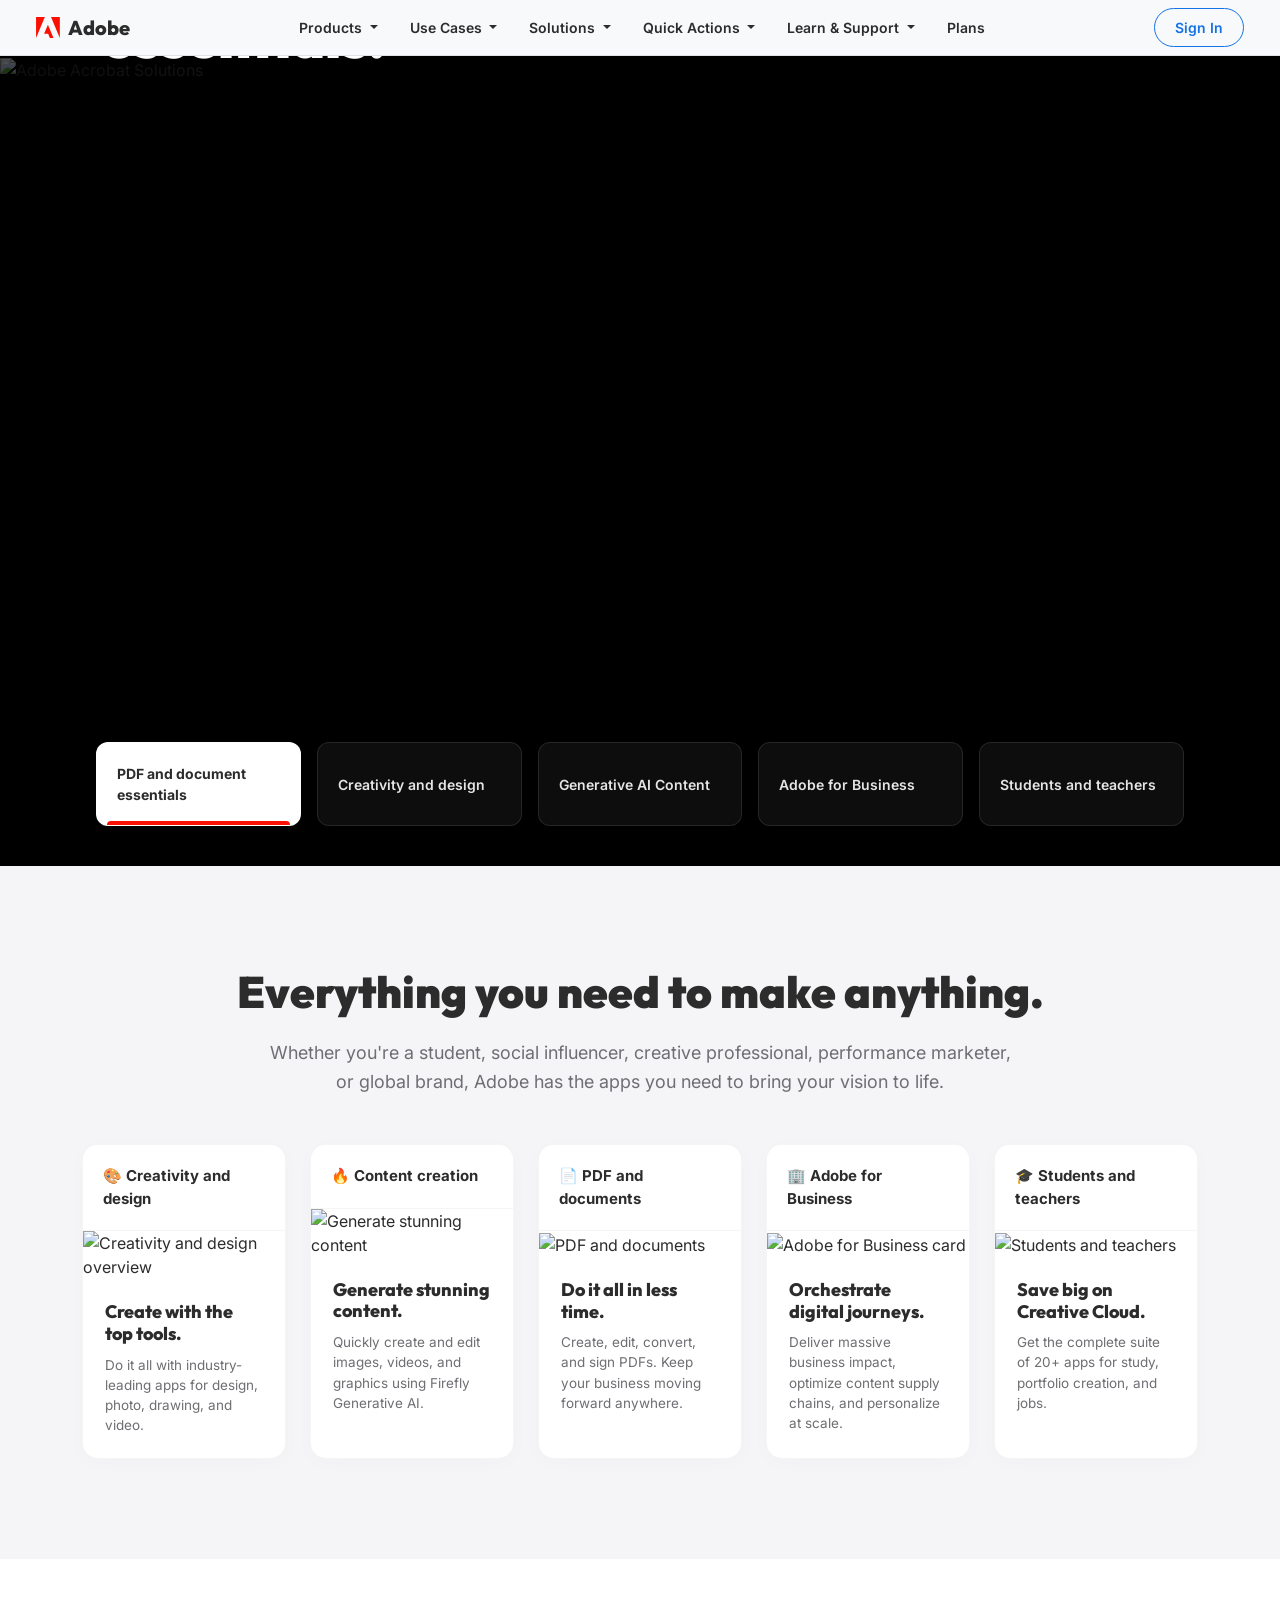
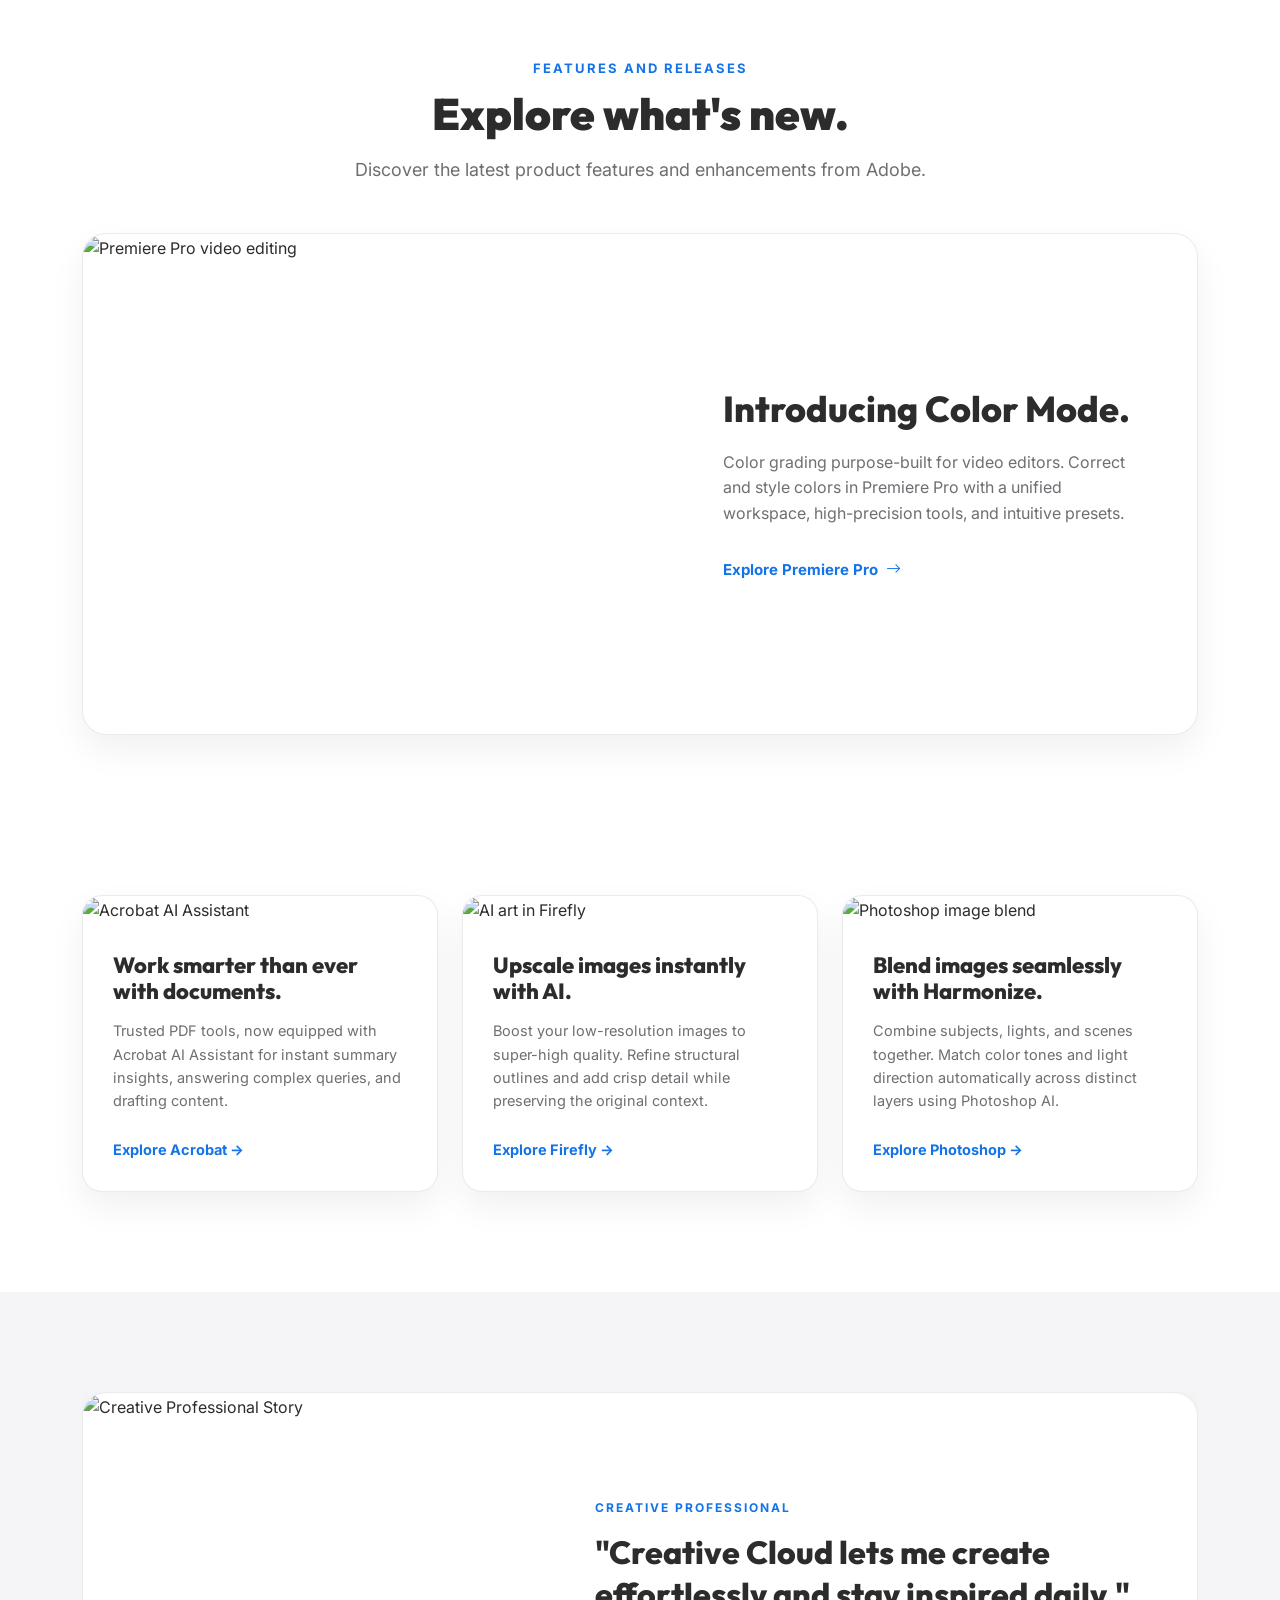
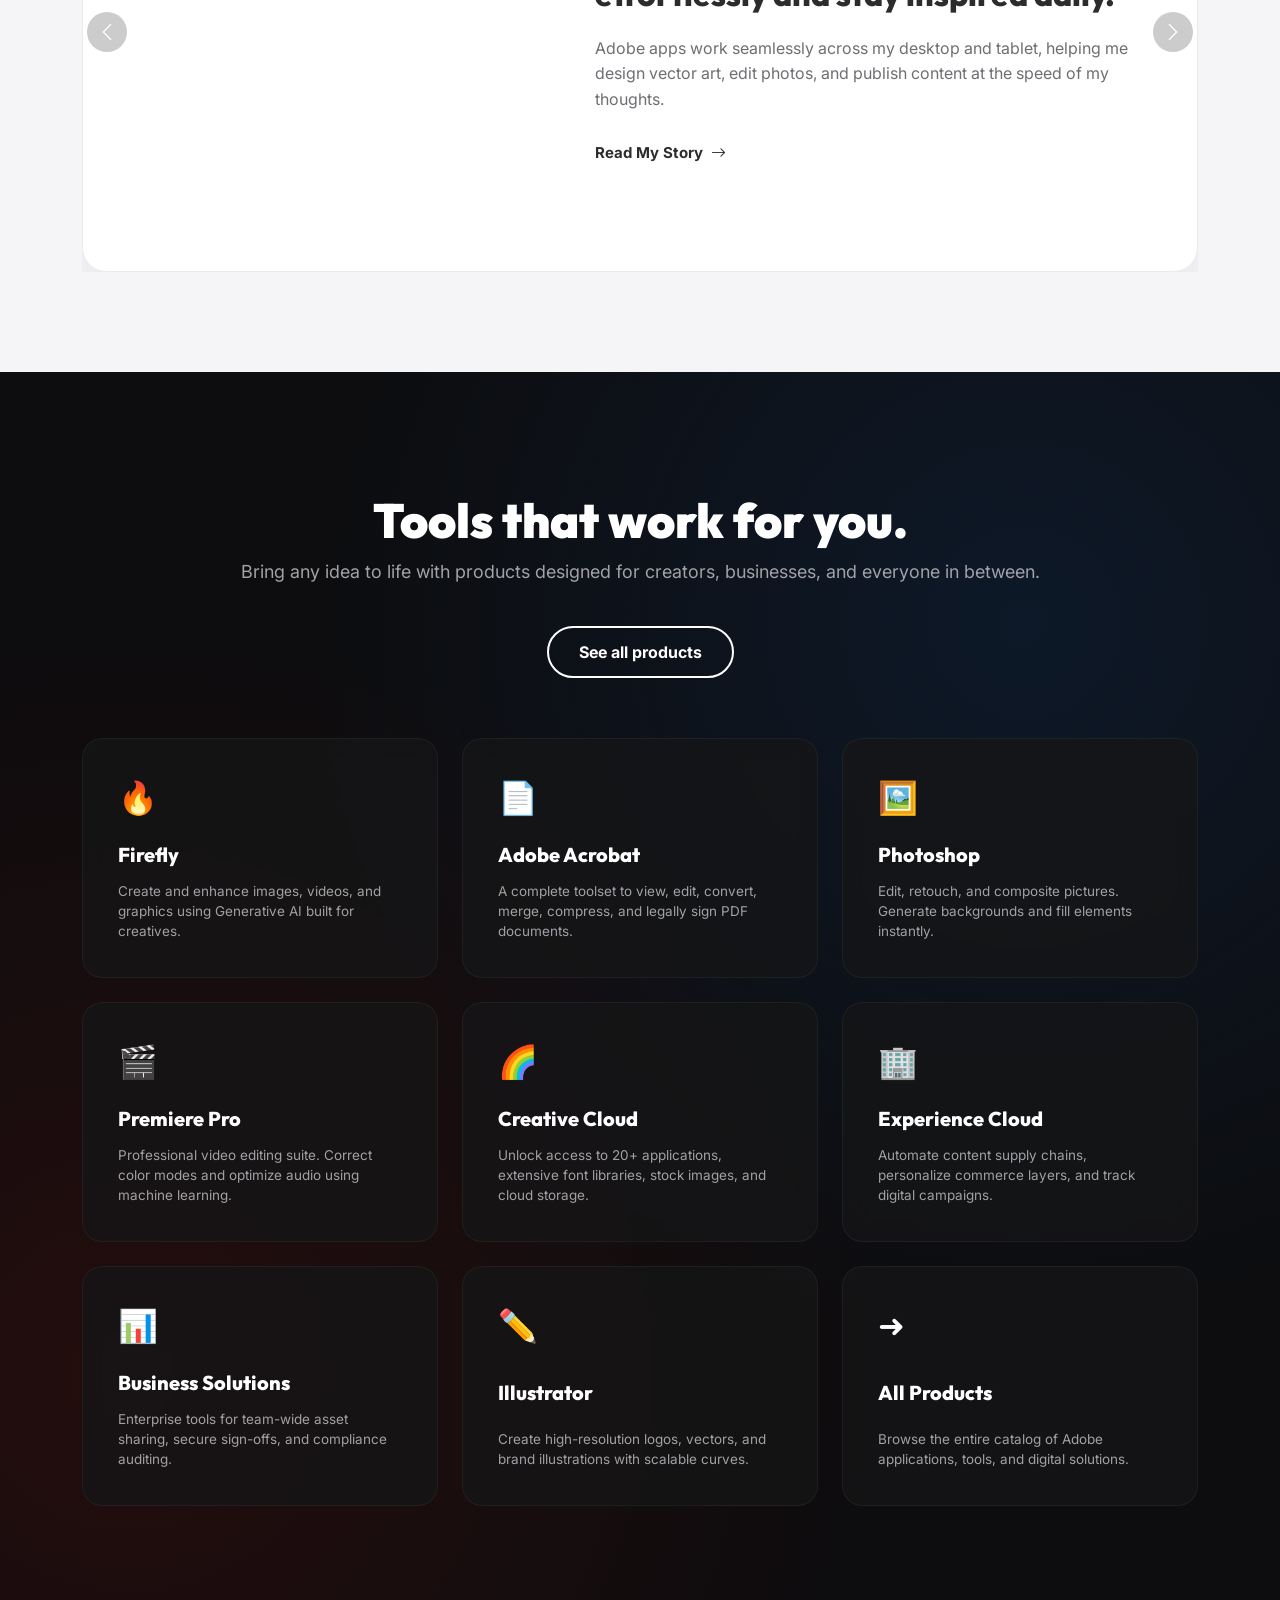
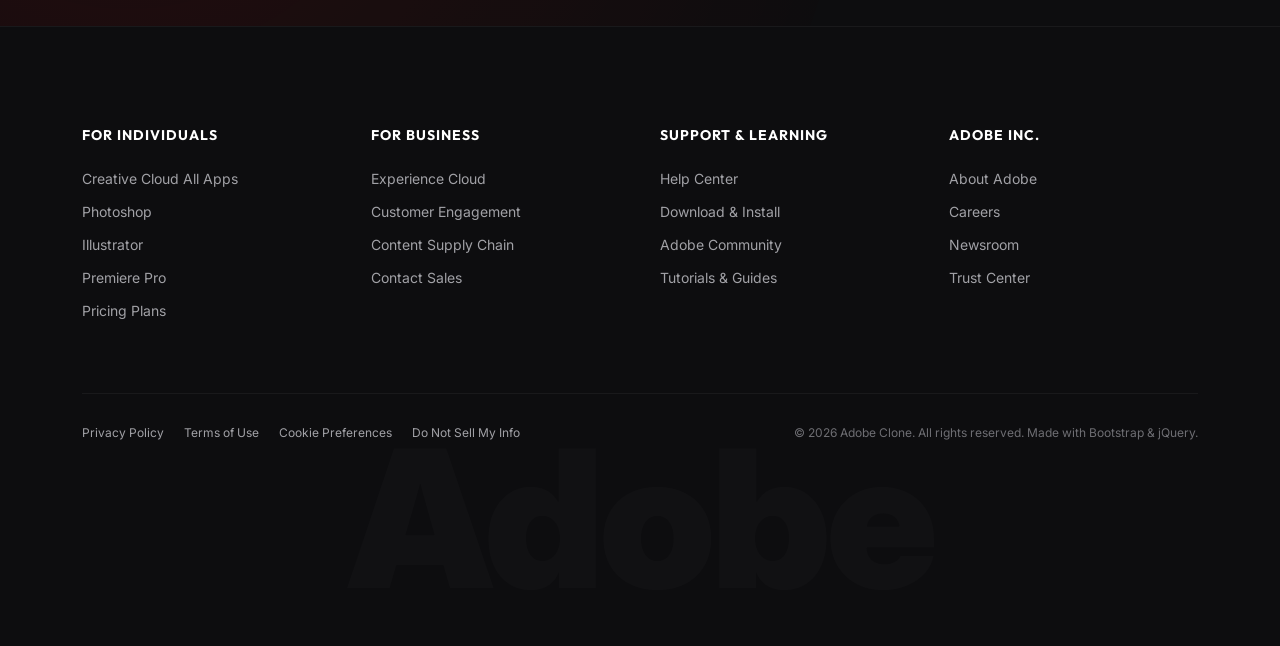
==== commit 844265e9: "Simplify codebase structure, clean CSS and JS, and adopt standard Bootstrap dropdowns" ====
--- a/index.html
+++ b/index.html
@@ -19,8 +19,9 @@
 <body>
 
     <!-- ================= NAVBAR ================= -->
-    <nav class="navbar navbar-expand-lg adobe-navbar">
+    <nav class="navbar navbar-expand-lg navbar-light bg-light border-bottom sticky-top adobe-navbar py-2 px-4">
         <div class="container-fluid">
+            <!-- Brand Logo -->
             <a href="index.html" class="adobe-logo-container">
                 <svg width="24" height="21" viewBox="0 0 91 80" fill="none" xmlns="http://www.w3.org/2000/svg">
                     <path d="M56.9686 0H90.4318V80L56.9686 0Z" fill="#FA0F00"/>
@@ -30,229 +31,90 @@
                 <span>Adobe</span>
             </a>
 
-            <button class="navbar-toggler"
-                type="button"
-                data-bs-toggle="collapse"
-                data-bs-target="#navbarContent"
-                aria-controls="navbarContent"
-                aria-expanded="false"
-                aria-label="Toggle navigation">
+            <!-- Toggle Button for Mobile -->
+            <button class="navbar-toggler" type="button" data-bs-toggle="collapse" data-bs-target="#navbarContent" aria-controls="navbarContent" aria-expanded="false" aria-label="Toggle navigation">
                 <span class="navbar-toggler-icon"></span>
             </button>
 
+            <!-- Navigation Links -->
             <div class="collapse navbar-collapse" id="navbarContent">
                 <ul class="navbar-nav mx-auto mb-2 mb-lg-0">
+                    <!-- Products Dropdown -->
+                    <li class="nav-item dropdown">
+                        <a class="nav-link dropdown-toggle" href="#" id="productsDropdown" role="button" data-bs-toggle="dropdown" aria-expanded="false">
+                            Products
+                        </a>
+                        <ul class="dropdown-menu" aria-labelledby="productsDropdown">
+                            <li><a class="dropdown-item" href="creative-cloud.html">Creative Cloud All Apps</a></li>
+                            <li><a class="dropdown-item" href="photoshop.html">Photoshop</a></li>
+                            <li><a class="dropdown-item" href="firefly.html">Adobe Firefly</a></li>
+                            <li><a class="dropdown-item" href="acrobat.html">Acrobat Pro</a></li>
+                            <li><hr class="dropdown-divider"></li>
+                            <li><a class="dropdown-item" href="products.html">All Products</a></li>
+                        </ul>
+                    </li>
+
+                    <!-- Use Cases Dropdown -->
+                    <li class="nav-item dropdown">
+                        <a class="nav-link dropdown-toggle" href="#" id="useCasesDropdown" role="button" data-bs-toggle="dropdown" aria-expanded="false">
+                            Use Cases
+                        </a>
+                        <ul class="dropdown-menu" aria-labelledby="useCasesDropdown">
+                            <li><a class="dropdown-item" href="firefly.html">Content Creation</a></li>
+                            <li><a class="dropdown-item" href="acrobat.html">PDF & Document Essentials</a></li>
+                            <li><a class="dropdown-item" href="students.html">Students & Teachers</a></li>
+                        </ul>
+                    </li>
+
+                    <!-- Solutions Dropdown -->
+                    <li class="nav-item dropdown">
+                        <a class="nav-link dropdown-toggle" href="#" id="solutionsDropdown" role="button" data-bs-toggle="dropdown" aria-expanded="false">
+                            Solutions
+                        </a>
+                        <ul class="dropdown-menu" aria-labelledby="solutionsDropdown">
+                            <li><a class="dropdown-item" href="business.html">Small & Medium Businesses</a></li>
+                            <li><a class="dropdown-item" href="business.html">Enterprise Solutions</a></li>
+                            <li><a class="dropdown-item" href="students.html">Schools & Universities</a></li>
+                        </ul>
+                    </li>
+
+                    <!-- Quick Actions Dropdown -->
+                    <li class="nav-item dropdown">
+                        <a class="nav-link dropdown-toggle" href="#" id="quickActionsDropdown" role="button" data-bs-toggle="dropdown" aria-expanded="false">
+                            Quick Actions
+                        </a>
+                        <ul class="dropdown-menu" aria-labelledby="quickActionsDropdown">
+                            <li><a class="dropdown-item" href="acrobat.html">PDF Tools</a></li>
+                            <li><a class="dropdown-item" href="photoshop.html">Photo & Image Tools</a></li>
+                            <li><a class="dropdown-item" href="creative-cloud.html">Video Editing Tools</a></li>
+                            <li><a class="dropdown-item" href="firefly.html">Generative AI Tools</a></li>
+                        </ul>
+                    </li>
+
+                    <!-- Learn & Support Dropdown -->
+                    <li class="nav-item dropdown">
+                        <a class="nav-link dropdown-toggle" href="#" id="learnSupportDropdown" role="button" data-bs-toggle="dropdown" aria-expanded="false">
+                            Learn & Support
+                        </a>
+                        <ul class="dropdown-menu" aria-labelledby="learnSupportDropdown">
+                            <li><a class="dropdown-item" href="support.html">Help Center</a></li>
+                            <li><a class="dropdown-item" href="support.html">Tutorials & Guides</a></li>
+                            <li><a class="dropdown-item" href="support.html">Community Forum</a></li>
+                        </ul>
+                    </li>
+
+                    <!-- Plans Direct Link -->
                     <li class="nav-item">
-                        <a href="#" class="nav-link" id="productsBtn">Products</a>
-                    </li>
-                    <li class="nav-item">
-                        <a href="#" class="nav-link" id="useCasesBtn">Use Cases</a>
-                    </li>
-                    <li class="nav-item">
-                        <a href="#" class="nav-link" id="solutionsBtn">Solutions</a>
-                    </li>
-                    <li class="nav-item">
-                        <a href="#" class="nav-link" id="quickActionsBtn">Quick Actions</a>
-                    </li>
-                    <li class="nav-item">
-                        <a href="#" class="nav-link" id="learnSupportBtn">Learn & Support</a>
-                    </li>
-                    <li class="nav-item">
-                        <a href="plans.html" class="nav-link">Plans</a>
+                        <a class="nav-link" href="plans.html">Plans</a>
                     </li>
                 </ul>
+
+                <!-- Right-side Buttons -->
                 <div class="d-flex align-items-center gap-3">
-                    <button class="apps-btn" title="Apps">
-                        <i class="bi bi-grid-3x3-gap-fill"></i>
-                    </button>
                     <a href="signin.html" class="signin-btn">Sign In</a>
                 </div>
             </div>
         </div>
-
-    <!-- ================= APPS POPUP ================= -->
-    <div class="apps-popup">
-        <h4>Adobe Web Apps</h4>
-        <div class="apps-grid">
-            <div class="app-item" onclick="window.location.href='creative-cloud.html'">Express</div>
-            <div class="app-item" onclick="window.location.href='firefly.html'">Firefly AI</div>
-            <div class="app-item" onclick="window.location.href='acrobat.html'">Acrobat</div>
-            <div class="app-item" onclick="window.location.href='photoshop.html'">Photoshop</div>
-            <div class="app-item" onclick="window.location.href='creative-cloud.html'">Illustrator</div>
-            <div class="app-item" onclick="window.location.href='creative-cloud.html'">Premiere Pro</div>
-            <div class="app-item" onclick="window.location.href='plans.html'">Plans</div>
-            <div class="app-item" onclick="window.location.href='products.html'">All Apps</div>
-            <div class="app-item" onclick="window.location.href='support.html'">Support</div>
-        </div>
-    </div>
-
-    <!-- ================= DROPDOWNS ================= -->
-    <!-- Products Mega Menu -->
-    <div class="products-mega-menu">
-        <div class="menu-left">
-            <button class="menu-tab active" data-target="featured">Featured</button>
-            <button class="menu-tab" data-target="content">Content Creation</button>
-            <button class="menu-tab" data-target="pdf">Acrobat & PDF</button>
-            <button class="menu-tab" data-target="photo">Photography</button>
-            <button class="menu-tab" data-target="video">Video</button>
-            <button class="menu-tab" data-target="design">Design</button>
-            <button class="menu-tab" data-target="marketing">Marketing & Data</button>
-            <a href="products.html" class="all-products-link">All Products ›</a>
-        </div>
-        <div class="menu-right">
-            <div class="cards-wrapper">
-                <!-- Dynamically populated via jQuery scripts.js -->
-            </div>
-        </div>
-    </div>
-
-    <!-- Use Cases Menu -->
-    <div class="usecases-menu">
-        <div class="usecases-grid">
-            <div class="usecase-card">
-                <span>Content Creation</span>
-                <h2>Create quickly and easily with AI models.</h2>
-                <p>Generate and edit images, video, and audio with AI.</p>
-                <a href="firefly.html">See Firefly AI ›</a>
-                <button onclick="window.location.href='creative-cloud.html'">Explore</button>
-            </div>
-            <div class="usecase-card">
-                <span>PDF & Document Essentials</span>
-                <h2>Transform PDFs to insights, content, and action.</h2>
-                <p>Edit, sign and convert PDFs.</p>
-                <a href="acrobat.html">See Acrobat ›</a>
-                <button onclick="window.location.href='acrobat.html'">Explore</button>
-            </div>
-            <div class="usecase-card">
-                <span>Students & Teachers</span>
-                <h2>Get special academic pricing on 20+ apps.</h2>
-                <p>Save over 60% on Creative Cloud.</p>
-                <a href="students.html">See student plans ›</a>
-                <button onclick="window.location.href='students.html'">Explore</button>
-            </div>
-        </div>
-    </div>
-
-    <!-- Solutions Menu -->
-    <div class="solutions-menu">
-        <div class="solutions-left">
-            <div class="solution-box">
-                <h2>Organizations</h2>
-                <ul>
-                    <li onclick="window.location.href='business.html'">Small businesses</li>
-                    <li onclick="window.location.href='business.html'">Medium and large businesses</li>
-                    <li onclick="window.location.href='students.html'">Schools and universities</li>
-                    <li onclick="window.location.href='business.html'">Government</li>
-                </ul>
-                <button onclick="window.location.href='business.html'">Explore Business</button>
-            </div>
-            <div class="solution-box">
-                <h2>Industries</h2>
-                <ul>
-                    <li onclick="window.location.href='business.html'">Financial services</li>
-                    <li onclick="window.location.href='business.html'">Healthcare</li>
-                    <li onclick="window.location.href='business.html'">Retail & Consumer Goods</li>
-                    <li onclick="window.location.href='business.html'">Media & Entertainment</li>
-                </ul>
-                <button onclick="window.location.href='business.html'">See Case Studies</button>
-            </div>
-        </div>
-        <div class="solution-banner">
-            <img src="https://images.unsplash.com/photo-1460925895917-afdab827c52f?auto=format&fit=crop&w=600&q=80" alt="Adobe Experience Cloud">
-            <div class="solution-overlay">
-                <h2>Acrobat for Business</h2>
-                <button onclick="window.location.href='business.html'">Explore</button>
-            </div>
-        </div>
-    </div>
-
-    <!-- Quick Actions Menu -->
-    <div class="quickactions-menu">
-        <div class="quick-card">
-            <h2>PDF Tools</h2>
-            <ul>
-                <li onclick="window.location.href='acrobat.html'">Edit PDF</li>
-                <li onclick="window.location.href='acrobat.html'">Chat with PDF</li>
-                <li onclick="window.location.href='acrobat.html'">PDF to Word</li>
-                <li onclick="window.location.href='acrobat.html'">Compress PDF</li>
-            </ul>
-            <button onclick="window.location.href='acrobat.html'">View all PDF tools</button>
-        </div>
-        <div class="quick-card">
-            <h2>Photo Tools</h2>
-            <ul>
-                <li onclick="window.location.href='photoshop.html'">Remove background</li>
-                <li onclick="window.location.href='photoshop.html'">Resize image</li>
-                <li onclick="window.location.href='photoshop.html'">Crop image</li>
-                <li onclick="window.location.href='photoshop.html'">Generative Fill</li>
-            </ul>
-            <button onclick="window.location.href='photoshop.html'">View all photo tools</button>
-        </div>
-        <div class="quick-card">
-            <h2>Video Tools</h2>
-            <ul>
-                <li onclick="window.location.href='creative-cloud.html'">Caption video</li>
-                <li onclick="window.location.href='creative-cloud.html'">Change speed</li>
-                <li onclick="window.location.href='creative-cloud.html'">Convert to GIF</li>
-                <li onclick="window.location.href='creative-cloud.html'">Merge video</li>
-            </ul>
-            <button onclick="window.location.href='creative-cloud.html'">View all video tools</button>
-        </div>
-        <div class="quick-card">
-            <h2>Generative AI</h2>
-            <ul>
-                <li onclick="window.location.href='firefly.html'">Generate AI images</li>
-                <li onclick="window.location.href='firefly.html'">Generative Fill</li>
-                <li onclick="window.location.href='firefly.html'">AI Text Effects</li>
-                <li onclick="window.location.href='firefly.html'">AI Vector Recoloring</li>
-            </ul>
-            <button onclick="window.location.href='firefly.html'">View all AI tools</button>
-        </div>
-    </div>
-
-    <!-- Learn & Support Menu -->
-    <div class="learnsupport-menu">
-        <div class="learn-card">
-            <h2>Help & Support</h2>
-            <ul>
-                <li onclick="window.location.href='support.html'">Help Center</li>
-                <li onclick="window.location.href='support.html'">Download & Install</li>
-                <li onclick="window.location.href='support.html'">Manage my Account</li>
-                <li onclick="window.location.href='support.html'">Contact Us</li>
-            </ul>
-            <button onclick="window.location.href='support.html'">Get Help</button>
-        </div>
-        <div class="learn-card">
-            <h2>Learn Tutorials</h2>
-            <ul>
-                <li onclick="window.location.href='firefly.html'">Firefly tutorials</li>
-                <li onclick="window.location.href='acrobat.html'">Acrobat tutorials</li>
-                <li onclick="window.location.href='photoshop.html'">Photoshop tutorials</li>
-                <li onclick="window.location.href='support.html'">Creative Cloud basics</li>
-            </ul>
-            <button onclick="window.location.href='support.html'">Browse Tutorials</button>
-        </div>
-        <div class="learn-card">
-            <h2>Community</h2>
-            <ul>
-                <li onclick="window.location.href='support.html'">App Communities</li>
-                <li onclick="window.location.href='support.html'">Report a bug</li>
-                <li onclick="window.location.href='support.html'">Request a feature</li>
-                <li onclick="window.location.href='support.html'">Adobe Live Events</li>
-            </ul>
-            <button onclick="window.location.href='support.html'">Join Community</button>
-        </div>
-        <div class="learn-card">
-            <h2>Developer & More</h2>
-            <ul>
-                <li onclick="window.location.href='support.html'">Adobe Developer console</li>
-                <li onclick="window.location.href='support.html'">Adobe status portal</li>
-                <li onclick="window.location.href='support.html'">Partner programs</li>
-                <li onclick="window.location.href='support.html'">Adobe Tech blog</li>
-            </ul>
-            <button onclick="window.location.href='support.html'">Developer resources</button>
-        </div>
-    </div>
     </nav>
 
 
--- a/css/style.css
+++ b/css/style.css
@@ -138,444 +138,35 @@
 }
 
 /* ==========================================
-   DROPDOWN MEGA-MENUS
-   ========================================== */
-.products-mega-menu, 
-.usecases-menu, 
-.solutions-menu, 
-.quickactions-menu, 
-.learnsupport-menu {
-    position: absolute;
-    top: 100%;
-    left: 0;
-    width: 100%;
+   STANDARD BOOTSTRAP DROPDOWNS (STUDENT STYLE)
+   ========================================== */
+.dropdown-menu {
+    border: 1px solid var(--border-color);
+    box-shadow: var(--shadow-premium);
+    border-radius: 12px;
+    padding: 8px 0;
+    margin-top: 5px;
     background: rgba(255, 255, 255, 0.98);
-    backdrop-filter: blur(20px);
-    -webkit-backdrop-filter: blur(20px);
-    box-shadow: 0 15px 40px rgba(0, 0, 0, 0.08);
-    border-bottom: 1px solid var(--border-color);
-    border-radius: 0 0 16px 16px;
-    padding: 40px;
-    z-index: 999;
-    opacity: 0;
-    visibility: hidden;
-    transform: translateY(-10px);
-    transition: opacity 0.25s cubic-bezier(0.4, 0, 0.2, 1), 
-                transform 0.25s cubic-bezier(0.4, 0, 0.2, 1), 
-                visibility 0.25s;
-    display: flex;
-    gap: 30px;
-}
-
-/* Mega-Menu display classes */
-.products-mega-menu.show, 
-.usecases-menu.show, 
-.solutions-menu.show, 
-.quickactions-menu.show, 
-.learnsupport-menu.show {
-    opacity: 1;
-    visibility: visible;
-    transform: translateY(0);
-}
-
-/* Mega Menu Left Sidebar (for Tabs) */
-.menu-left {
-    width: 250px;
-    display: flex;
-    flex-direction: column;
-    gap: 8px;
-    border-right: 1px solid var(--border-color);
-    padding-right: 20px;
-}
-
-.menu-tab {
-    border: none;
-    background: transparent;
-    padding: 12px 18px;
-    border-radius: 8px;
-    font-weight: 600;
-    font-size: 14px;
-    text-align: left;
-    color: var(--text-secondary);
-    transition: var(--transition-smooth);
-    cursor: pointer;
-}
-
-.menu-tab:hover {
-    background: rgba(0, 0, 0, 0.03);
+    backdrop-filter: blur(10px);
+    -webkit-backdrop-filter: blur(10px);
+}
+
+.dropdown-item {
+    font-size: 14.5px;
+    font-weight: 500;
+    padding: 10px 24px;
     color: var(--text-primary);
-}
-
-.menu-tab.active {
-    background: var(--dark-charcoal);
-    color: white !important;
-}
-
-.all-products-link {
-    margin-top: 15px;
-    font-weight: 700;
+    transition: var(--transition-smooth);
+}
+
+.dropdown-item:hover {
+    background-color: rgba(20, 115, 230, 0.06);
     color: var(--adobe-blue);
-    font-size: 14px;
-    display: flex;
-    align-items: center;
-    gap: 5px;
-}
-
-.all-products-link:hover {
-    text-decoration: underline;
-}
-
-/* Mega Menu Right Content */
-.menu-right {
-    flex: 1;
-    padding-left: 10px;
-}
-
-.cards-wrapper {
-    display: grid;
-    grid-template-columns: repeat(4, 1fr);
-    gap: 20px;
-}
-
-.product-card {
-    background: #f7f7f9;
-    border-radius: 12px;
-    padding: 20px;
-    min-height: 140px;
-    display: flex;
-    flex-direction: column;
-    justify-content: space-between;
-    border: 1px solid transparent;
-    transition: var(--transition-smooth);
-    cursor: pointer;
-}
-
-.product-card:hover {
-    background: #ffffff;
-    border-color: rgba(20, 115, 230, 0.3);
-    box-shadow: var(--shadow-premium);
-    transform: translateY(-3px);
-}
-
-.product-card h4 {
-    font-size: 16px;
-    font-weight: 700;
-    margin-bottom: 5px;
-    display: flex;
-    align-items: center;
-    gap: 8px;
-}
-
-.product-card p {
-    font-size: 12px;
-    color: var(--text-secondary);
-    line-height: 1.5;
-    margin-bottom: 0;
-}
-
-/* Use Cases Menu layout */
-.usecases-grid {
-    display: grid;
-    grid-template-columns: repeat(3, 1fr);
-    gap: 20px;
-    width: 100%;
-}
-
-.usecase-card {
-    background: #f8f9fa;
-    border-radius: 14px;
-    padding: 30px;
-    display: flex;
-    flex-direction: column;
-    justify-content: space-between;
-    min-height: 260px;
-    transition: var(--transition-smooth);
-}
-
-.usecase-card:hover {
-    box-shadow: var(--shadow-premium);
-    transform: translateY(-5px);
-    background: #fff;
-}
-
-.usecase-card span {
-    font-size: 12px;
-    font-weight: 700;
-    text-transform: uppercase;
-    letter-spacing: 1px;
-    color: var(--adobe-blue);
-}
-
-.usecase-card h2 {
-    font-size: 18px;
-    margin-top: 10px;
-    line-height: 1.4;
-}
-
-.usecase-card p {
-    color: var(--text-secondary);
-    font-size: 13px;
-    margin-top: 5px;
-}
-
-.usecase-card a {
-    color: var(--adobe-blue);
-    font-size: 13px;
-    font-weight: 600;
-    margin-top: 15px;
-    display: inline-block;
-}
-
-.usecase-card button {
-    margin-top: 20px;
-    align-self: flex-start;
-    padding: 8px 18px;
-    border-radius: 20px;
-    border: 1px solid var(--text-primary);
-    background: transparent;
-    font-weight: 600;
-    font-size: 13px;
-    cursor: pointer;
-    transition: var(--transition-smooth);
-}
-
-.usecase-card button:hover {
-    background: var(--text-primary);
-    color: white;
-}
-
-/* Solutions Menu */
-.solutions-menu {
-    gap: 40px;
-}
-
-.solutions-left {
-    flex: 1;
-    display: flex;
-    gap: 20px;
-}
-
-.solution-box {
-    flex: 1;
-    background: #f8f9fa;
-    border-radius: 16px;
-    padding: 30px;
-    display: flex;
-    flex-direction: column;
-}
-
-.solution-box h2 {
-    font-size: 20px;
-    margin-bottom: 20px;
-    border-bottom: 2px solid var(--border-color);
-    padding-bottom: 10px;
-}
-
-.solution-box ul {
-    list-style: none;
-    padding: 0;
-    margin-bottom: 25px;
-}
-
-.solution-box li {
-    margin-bottom: 12px;
-    font-size: 14px;
-    color: var(--text-secondary);
-    transition: var(--transition-smooth);
-    cursor: pointer;
-}
-
-.solution-box li:hover {
-    color: var(--adobe-blue);
-    padding-left: 5px;
-}
-
-.solution-box button {
-    margin-top: auto;
-    padding: 10px 20px;
-    border: 1px solid var(--text-primary);
-    background: transparent;
-    border-radius: 20px;
-    font-weight: 600;
-    cursor: pointer;
-    transition: var(--transition-smooth);
-}
-
-.solution-box button:hover {
-    background: var(--text-primary);
-    color: white;
-}
-
-.solution-banner {
-    width: 400px;
-    position: relative;
-    border-radius: 16px;
-    overflow: hidden;
-}
-
-.solution-banner img {
-    width: 100%;
-    height: 100%;
-    object-fit: cover;
-}
-
-.solution-overlay {
-    position: absolute;
-    bottom: 0;
-    left: 0;
-    right: 0;
-    padding: 30px;
-    background: linear-gradient(to top, rgba(0,0,0,0.8), transparent);
-    color: white;
-    display: flex;
-    justify-content: space-between;
-    align-items: center;
-}
-
-.solution-overlay h2 {
-    color: white;
-    font-size: 22px;
-    margin: 0;
-}
-
-.solution-overlay button {
-    background: white;
-    border: none;
-    padding: 8px 18px;
-    border-radius: 20px;
-    font-weight: 600;
-    cursor: pointer;
-    transition: var(--transition-smooth);
-}
-
-.solution-overlay button:hover {
-    transform: scale(1.05);
-}
-
-/* Quick Actions & Learn Support */
-.quickactions-menu, .learnsupport-menu {
-    display: grid;
-    grid-template-columns: repeat(4, 1fr);
-    gap: 20px;
-}
-
-.quick-card, .learn-card {
-    background: #f8f9fa;
-    border-radius: 16px;
-    padding: 30px;
-    display: flex;
-    flex-direction: column;
-    justify-content: space-between;
-    min-height: 330px;
-    transition: var(--transition-smooth);
-}
-
-.quick-card:hover, .learn-card:hover {
-    background: white;
-    box-shadow: var(--shadow-premium);
-    transform: translateY(-5px);
-}
-
-.quick-card h2, .learn-card h2 {
-    font-size: 18px;
-    margin-bottom: 15px;
-    border-bottom: 2px solid var(--border-color);
-    padding-bottom: 8px;
-}
-
-.quick-card ul, .learn-card ul {
-    list-style: none;
-    padding: 0;
-    margin-bottom: 20px;
-}
-
-.quick-card li, .learn-card li {
-    font-size: 14px;
-    color: var(--text-secondary);
-    margin-bottom: 12px;
-    cursor: pointer;
-    transition: var(--transition-smooth);
-}
-
-.quick-card li:hover, .learn-card li:hover {
-    color: var(--adobe-blue);
-    transform: translateX(4px);
-}
-
-.quick-card button, .learn-card button {
-    padding: 8px 18px;
-    border: 1.5px solid var(--text-primary);
-    background: transparent;
-    border-radius: 20px;
-    font-weight: 600;
-    font-size: 13px;
-    cursor: pointer;
-    transition: var(--transition-smooth);
-}
-
-.quick-card button:hover, .learn-card button:hover {
-    background: var(--text-primary);
-    color: white;
-}
-
-/* ==========================================
-   APPS POPUP
-   ========================================== */
-.apps-popup {
-    position: absolute;
-    top: 80px;
-    right: 30px;
-    width: 380px;
-    background: rgba(255, 255, 255, 0.98);
-    backdrop-filter: blur(15px);
-    border-radius: 18px;
-    padding: 30px;
-    z-index: 1100;
-    opacity: 0;
-    visibility: hidden;
-    transform: translateY(-10px);
-    transition: var(--transition-smooth);
-    box-shadow: 0 20px 45px rgba(0, 0, 0, 0.15);
-    border: 1px solid var(--border-color);
-}
-
-.apps-popup.show-popup {
-    opacity: 1;
-    visibility: visible;
-    transform: translateY(0);
-}
-
-.apps-popup h4 {
-    font-size: 18px;
-    margin-bottom: 20px;
-    font-weight: 800;
-    border-bottom: 1px solid var(--border-color);
-    padding-bottom: 10px;
-}
-
-.apps-grid {
-    display: grid;
-    grid-template-columns: repeat(3, 1fr);
-    gap: 15px;
-}
-
-.app-item {
-    background: #f8f9fa;
-    padding: 16px 8px;
-    border-radius: 12px;
-    text-align: center;
-    font-size: 12px;
-    font-weight: 600;
-    cursor: pointer;
-    transition: var(--transition-smooth);
-    border: 1px solid transparent;
-}
-
-.app-item:hover {
-    background: #ffffff;
-    border-color: rgba(20, 115, 230, 0.25);
-    box-shadow: var(--shadow-premium);
-    transform: translateY(-2px);
+}
+
+.dropdown-divider {
+    border-color: var(--border-color);
+    margin: 6px 0;
 }
 
 /* ==========================================
@@ -839,14 +430,7 @@
     display: flex;
     align-items: center;
     border: 1px solid var(--border-color);
-    opacity: 0;
-    transform: translateY(40px);
-    transition: opacity 0.8s ease, transform 0.8s ease;
-}
-
-.explore-card.show-explore {
-    opacity: 1;
-    transform: translateY(0);
+    transition: var(--transition-smooth);
 }
 
 .explore-image {
@@ -914,14 +498,7 @@
     cursor: pointer;
     border: 1px solid var(--border-color);
     box-shadow: var(--shadow-premium);
-    opacity: 0;
-    transform: translateY(40px);
-    transition: opacity 0.8s ease, transform 0.8s ease;
-}
-
-.feature-card.show-feature {
-    opacity: 1;
-    transform: translateY(0);
+    transition: var(--transition-smooth);
 }
 
 .feature-card:hover {
@@ -984,14 +561,7 @@
     min-height: 480px;
     box-shadow: var(--shadow-premium);
     border: 1px solid var(--border-color);
-    opacity: 0;
-    transform: translateY(40px);
-    transition: opacity 0.8s ease, transform 0.8s ease;
-}
-
-.testimonial-card.show-testimonial {
-    opacity: 1;
-    transform: translateY(0);
+    transition: var(--transition-smooth);
 }
 
 .testimonial-image {
@@ -1302,39 +872,7 @@
         grid-template-columns: repeat(2, 1fr);
         gap: 30px;
     }
-    .products-mega-menu, .usecases-menu, .solutions-menu, .quickactions-menu, .learnsupport-menu {
-        flex-direction: column;
-        padding: 20px;
-        max-height: 80vh;
-        overflow-y: auto;
-    }
-    .menu-left {
-        width: 100%;
-        border-right: none;
-        border-bottom: 1px solid var(--border-color);
-        padding-bottom: 15px;
-        padding-right: 0;
-        flex-direction: row;
-        overflow-x: auto;
-        white-space: nowrap;
-    }
-    .menu-tab {
-        padding: 8px 12px;
-    }
-    .cards-wrapper {
-        grid-template-columns: repeat(2, 1fr);
-        padding-top: 15px;
-    }
-    .solutions-left {
-        flex-direction: column;
-    }
-    .solution-banner {
-        width: 100%;
-        height: 200px;
-    }
-    .quickactions-menu, .learnsupport-menu {
-        grid-template-columns: repeat(2, 1fr);
-    }
+    /* Responsive menu overrides cleaned up for Bootstrap native dropdowns */
 }
 
 @media(max-width:768px) {
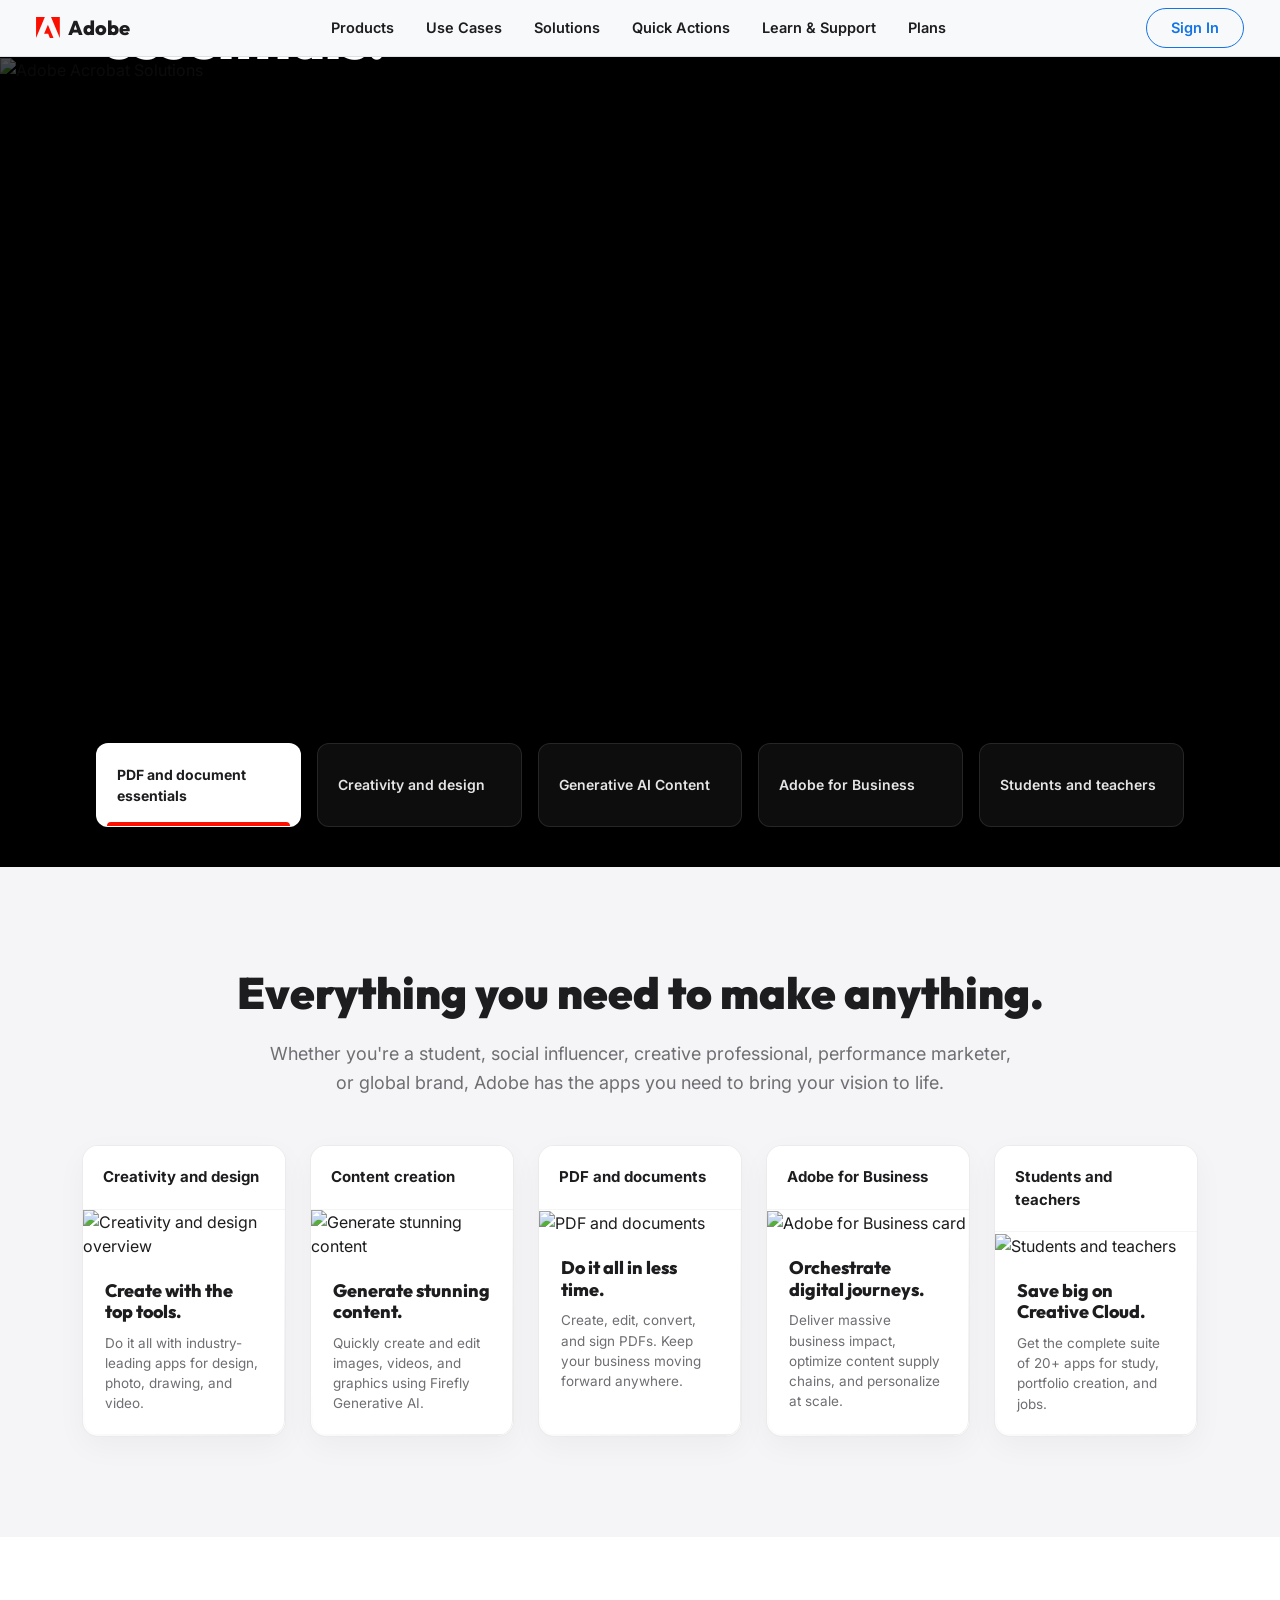
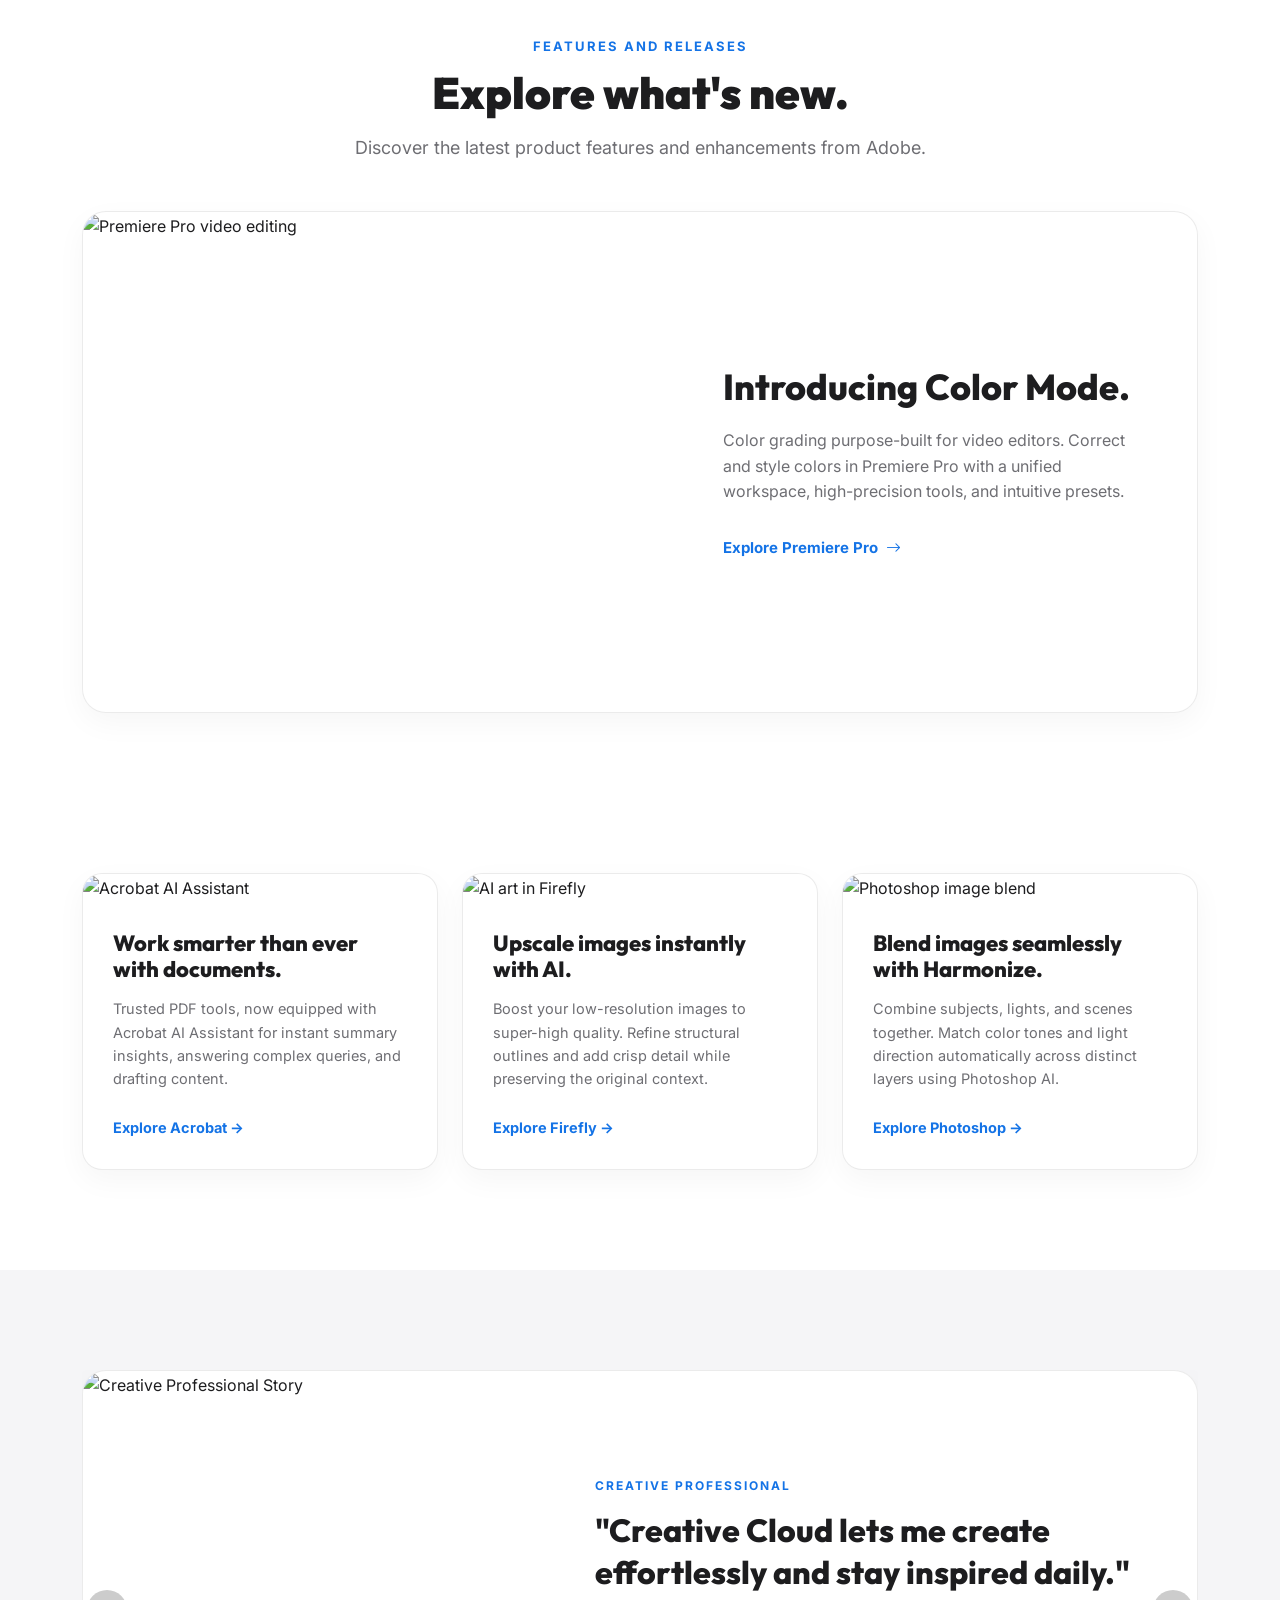
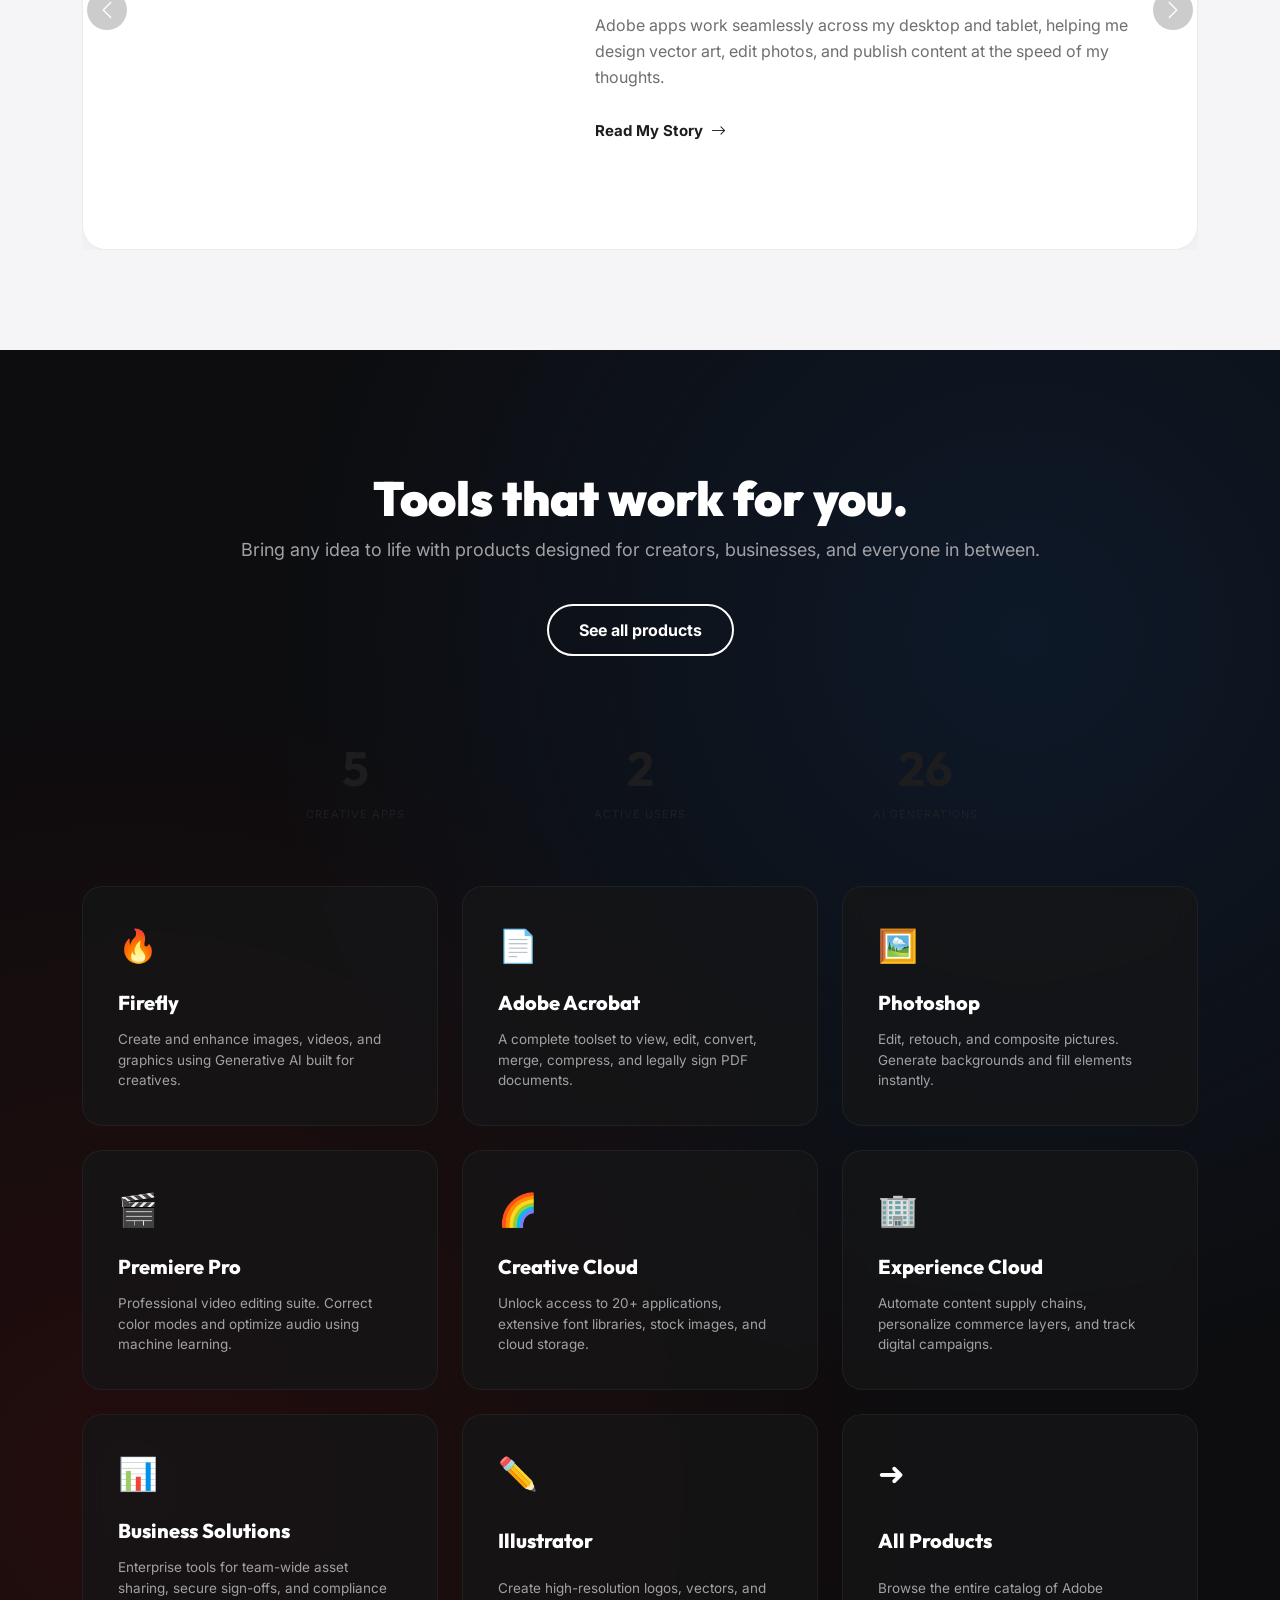
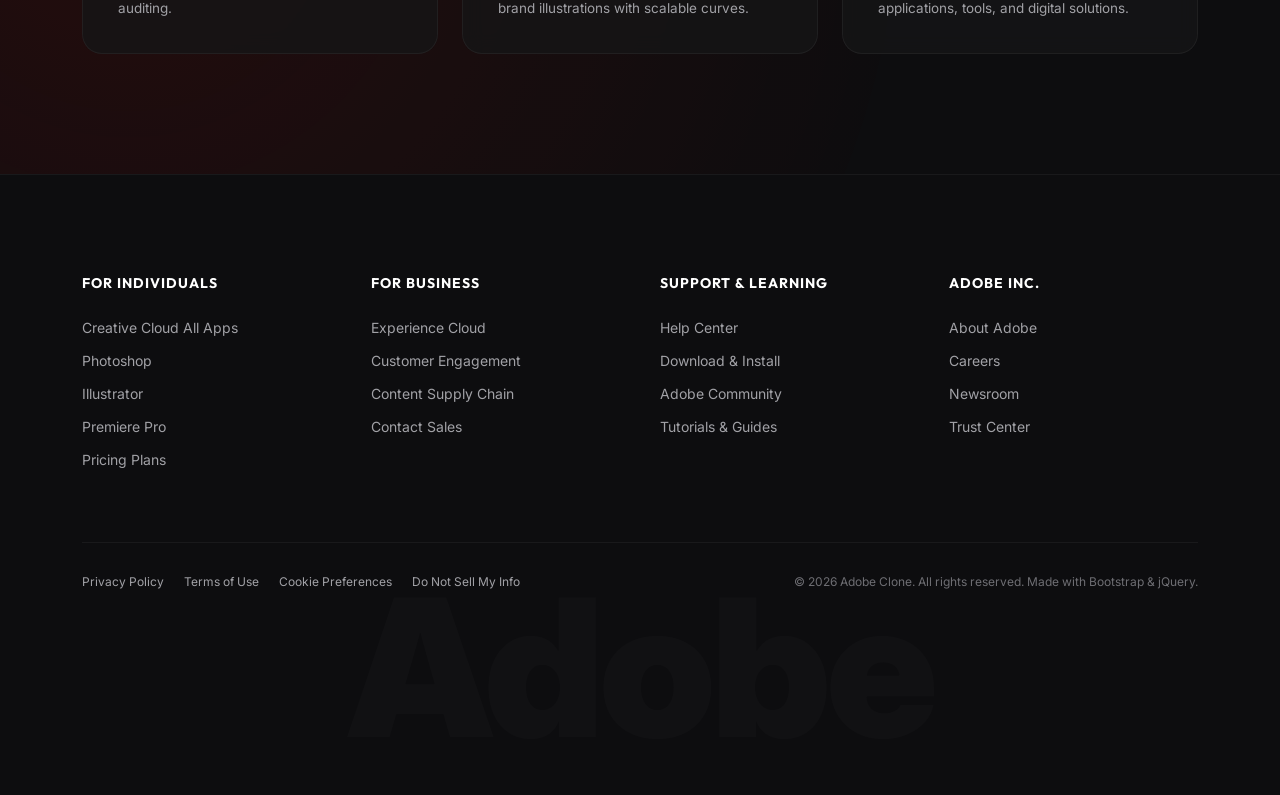
==== commit c6fd914c: "Premium upgrade of Adobe Clone website assets, stylesheets, scripts, and responsive subpages" ====
--- a/index.html
+++ b/index.html
@@ -5,23 +5,32 @@
     <meta charset="UTF-8">
     <meta name="viewport" content="width=device-width, initial-scale=1.0">
     <title>Adobe - Creative, Marketing and Document Solutions</title>
-
-    <!-- Bootstrap CSS -->
+    <meta name="description" content="Explore Adobe's industry-leading software and solutions including Photoshop, Acrobat, Firefly Generative AI, and Creative Cloud applications for design and documents.">
+    <meta name="keywords" content="Adobe, Photoshop, Acrobat, Firefly AI, Creative Cloud, Design Software, Document Editor">
+    <meta name="author" content="Adobe Clone Developer">
+
+    <!-- Bootstrap 5 -->
     <link href="https://cdn.jsdelivr.net/npm/bootstrap@5.3.3/dist/css/bootstrap.min.css" rel="stylesheet">
-
     <!-- Bootstrap Icons -->
     <link rel="stylesheet" href="https://cdn.jsdelivr.net/npm/bootstrap-icons@1.11.3/font/bootstrap-icons.min.css">
-
-    <!-- Custom CSS -->
+    <!-- Main Style -->
     <link rel="stylesheet" href="css/style.css">
 </head>
 
 <body>
+    <!-- Page Loader Screen -->
+    <div id="loader-wrapper">
+        <div class="loader-spinner"></div>
+        <div class="loader-logo">Adobe</div>
+    </div>
+
+    <!-- Scroll Progress Bar -->
+    <div id="scroll-progress"></div>
 
     <!-- ================= NAVBAR ================= -->
     <nav class="navbar navbar-expand-lg navbar-light bg-light border-bottom sticky-top adobe-navbar py-2 px-4">
         <div class="container-fluid">
-            <!-- Brand Logo -->
+            <!--Brand Logo -->
             <a href="index.html" class="adobe-logo-container">
                 <svg width="24" height="21" viewBox="0 0 91 80" fill="none" xmlns="http://www.w3.org/2000/svg">
                     <path d="M56.9686 0H90.4318V80L56.9686 0Z" fill="#FA0F00"/>
@@ -111,7 +120,7 @@
 
                 <!-- Right-side Buttons -->
                 <div class="d-flex align-items-center gap-3">
-                    <a href="signin.html" class="signin-btn">Sign In</a>
+                    <a href="signin.html" class="signin-btn btn-ripple">Sign In</a>
                 </div>
             </div>
         </div>
@@ -124,13 +133,13 @@
             <div class="carousel-inner">
                 <!-- Slide 1: Acrobat -->
                 <div class="carousel-item active">
-                    <img src="https://images.unsplash.com/photo-1454165804606-c3d57bc86b40?auto=format&fit=crop&w=1600&q=80" class="hero-img" alt="Adobe Acrobat Solutions">
+                    <img src="https://images.unsplash.com/photo-1454165804606-c3d57bc86b40?auto=format&fit=crop&w=800&q=80" class="hero-img" alt="Adobe Acrobat Solutions">
                     <div class="overlay"></div>
                     <div class="hero-content">
                         <h6>Adobe Acrobat</h6>
                         <h1>PDF and document essentials.</h1>
                         <p>Create, edit, sign, and share documents from anywhere. Transform your static files into collaborative, insight-rich documents.</p>
-                        <button class="hero-btn" onclick="window.location.href='acrobat.html'">Learn More</button>
+                        <button class="hero-btn btn-ripple" onclick="window.location.href='acrobat.html'">Learn More</button>
                     </div>
                 </div>
 
@@ -142,7 +151,7 @@
                         <h6>Creative Cloud</h6>
                         <h1>Creativity and design for everyone.</h1>
                         <p>Get 20+ desktop and mobile apps including Photoshop, Illustrator, Premiere Pro, and more. Make anything you can imagine.</p>
-                        <button class="hero-btn" onclick="window.location.href='creative-cloud.html'">Explore CC Apps</button>
+                        <button class="hero-btn btn-ripple" onclick="window.location.href='creative-cloud.html'">Explore CC Apps</button>
                     </div>
                 </div>
 
@@ -154,7 +163,7 @@
                         <h6>Adobe Firefly</h6>
                         <h1>Generative AI, purpose-built for creators.</h1>
                         <p>Generate beautiful images, text effects, and color palettes in seconds using simple text prompts. Safe for commercial use.</p>
-                        <button class="hero-btn" onclick="window.location.href='firefly.html'">Create with Firefly</button>
+                        <button class="hero-btn btn-ripple" onclick="window.location.href='firefly.html'">Create with Firefly</button>
                     </div>
                 </div>
 
@@ -166,7 +175,7 @@
                         <h6>Adobe Experience Cloud</h6>
                         <h1>Delivering personalized customer journeys.</h1>
                         <p>Adobe Experience Cloud provides marketing, commerce, and analytics tools to personalize content at scale and drive enterprise growth.</p>
-                        <button class="hero-btn" onclick="window.location.href='business.html'">Get Started</button>
+                        <button class="hero-btn btn-ripple" onclick="window.location.href='business.html'">Get Started</button>
                     </div>
                 </div>
 
@@ -178,13 +187,13 @@
                         <h6>Students & Teachers</h6>
                         <h1>Save over 60% on all apps.</h1>
                         <p>Bring your academic and personal projects to life with Adobe Creative Cloud. Access industry-standard tools at a student price.</p>
-                        <button class="hero-btn" onclick="window.location.href='students.html'">Get Special Discount</button>
-                    </div>
-                </div>
-            </div>
-        </div>
-
-        <!-- Sync indicators (bottom cards) -->
+                        <button class="hero-btn btn-ripple" onclick="window.location.href='students.html'">Get Special Discount</button>
+                    </div>
+                </div>
+            </div>
+        </div>
+
+        <!-- bottom cards-->
         <div class="bottom-cards d-none d-lg-flex">
             <div class="slide-card active-card" data-slide="0">
                 PDF and document essentials
@@ -207,17 +216,17 @@
     <!-- ================= EVERYTHING SECTION ================= -->
     <section class="everything-section">
         <div class="container">
-            <div class="section-title text-center">
+            <div class="section-title text-center" data-anim="fade-up">
                 <h2>Everything you need to make anything.</h2>
                 <p>Whether you're a student, social influencer, creative professional, performance marketer, or global brand, Adobe has the apps you need to bring your vision to life.</p>
             </div>
 
             <div class="row g-4 mt-4 justify-content-center">
                 <!-- Card 1 -->
-                <div class="col-lg-2-4 col-md-6 col-sm-12">
+                <div class="col-lg-2-4 col-md-6 col-sm-12" data-anim="zoom-in">
                     <div class="adobe-card" onclick="window.location.href='creative-cloud.html'">
                         <div class="card-header-custom">
-                            🎨 Creativity and design
+                            Creativity and design
                         </div>
                         <img src="https://images.unsplash.com/photo-1541462608141-2ff580dd0e4e?auto=format&fit=crop&w=500&q=80" class="card-img-custom" alt="Creativity and design overview">
                         <div class="card-body-custom">
@@ -228,10 +237,10 @@
                 </div>
 
                 <!-- Card 2 -->
-                <div class="col-lg-2-4 col-md-6 col-sm-12">
+                <div class="col-lg-2-4 col-md-6 col-sm-12" data-anim="zoom-in">
                     <div class="adobe-card" onclick="window.location.href='firefly.html'">
                         <div class="card-header-custom">
-                            🔥 Content creation
+                            Content creation
                         </div>
                         <img src="https://images.unsplash.com/photo-1626785774573-4b799315345d?auto=format&fit=crop&w=500&q=80" class="card-img-custom" alt="Generate stunning content">
                         <div class="card-body-custom">
@@ -242,10 +251,10 @@
                 </div>
 
                 <!-- Card 3 -->
-                <div class="col-lg-2-4 col-md-6 col-sm-12">
+                <div class="col-lg-2-4 col-md-6 col-sm-12" data-anim="zoom-in">
                     <div class="adobe-card" onclick="window.location.href='acrobat.html'">
                         <div class="card-header-custom">
-                            📄 PDF and documents
+                            PDF and documents
                         </div>
                         <img src="https://images.unsplash.com/photo-1568605117036-5fe5e7bab0b7?auto=format&fit=crop&w=500&q=80" class="card-img-custom" alt="PDF and documents">
                         <div class="card-body-custom">
@@ -256,10 +265,10 @@
                 </div>
 
                 <!-- Card 4 -->
-                <div class="col-lg-2-4 col-md-6 col-sm-12">
+                <div class="col-lg-2-4 col-md-6 col-sm-12" data-anim="zoom-in">
                     <div class="adobe-card" onclick="window.location.href='business.html'">
                         <div class="card-header-custom">
-                            🏢 Adobe for Business
+                            Adobe for Business
                         </div>
                         <img src="https://images.unsplash.com/photo-1552581230-c013741398c3?auto=format&fit=crop&w=500&q=80" class="card-img-custom" alt="Adobe for Business card">
                         <div class="card-body-custom">
@@ -270,10 +279,10 @@
                 </div>
 
                 <!-- Card 5 -->
-                <div class="col-lg-2-4 col-md-6 col-sm-12">
+                <div class="col-lg-2-4 col-md-6 col-sm-12" data-anim="zoom-in">
                     <div class="adobe-card" onclick="window.location.href='students.html'">
                         <div class="card-header-custom">
-                            🎓 Students and teachers
+                            Students and teachers
                         </div>
                         <img src="https://images.unsplash.com/photo-1517486808906-6ca8b3f04846?auto=format&fit=crop&w=500&q=80" class="card-img-custom" alt="Students and teachers">
                         <div class="card-body-custom">
@@ -290,13 +299,13 @@
     <!-- ================= EXPLORE WHAT'S NEW ================= -->
     <section class="explore-section">
         <div class="container">
-            <div class="explore-heading text-center">
+            <div class="explore-heading text-center" data-anim="fade-up">
                 <span>Features and Releases</span>
                 <h2>Explore what's new.</h2>
                 <p>Discover the latest product features and enhancements from Adobe.</p>
             </div>
 
-            <div class="explore-card" onclick="window.location.href='creative-cloud.html'">
+            <div class="explore-card" onclick="window.location.href='creative-cloud.html'" data-anim="fade-up">
                 <div class="explore-image">
                     <img src="https://images.unsplash.com/photo-1536240478700-b869070f9279?auto=format&fit=crop&w=1200&q=80" alt="Premiere Pro video editing">
                 </div>
@@ -315,7 +324,7 @@
         <div class="container">
             <div class="row g-4">
                 <!-- Card 1 -->
-                <div class="col-lg-4 col-md-6 col-sm-12">
+                <div class="col-lg-4 col-md-6 col-sm-12" data-anim="fade-right">
                     <div class="feature-card" onclick="window.location.href='acrobat.html'">
                         <img src="https://images.unsplash.com/photo-1606857521015-7f9fcf423740?auto=format&fit=crop&w=600&q=80" class="feature-img" alt="Acrobat AI Assistant">
                         <div class="feature-content">
@@ -327,7 +336,7 @@
                 </div>
 
                 <!-- Card 2 -->
-                <div class="col-lg-4 col-md-6 col-sm-12">
+                <div class="col-lg-4 col-md-6 col-sm-12" data-anim="fade-up">
                     <div class="feature-card" onclick="window.location.href='firefly.html'">
                         <img src="https://images.unsplash.com/photo-1579783900882-c0d3dad7b119?auto=format&fit=crop&w=600&q=80" class="feature-img" alt="AI art in Firefly">
                         <div class="feature-content">
@@ -339,7 +348,7 @@
                 </div>
 
                 <!-- Card 3 -->
-                <div class="col-lg-4 col-md-12 col-sm-12">
+                <div class="col-lg-4 col-md-12 col-sm-12" data-anim="fade-left">
                     <div class="feature-card" onclick="window.location.href='photoshop.html'">
                         <img src="https://images.unsplash.com/photo-1541462608141-2ff580dd0e4e?auto=format&fit=crop&w=600&q=80" class="feature-img" alt="Photoshop image blend">
                         <div class="feature-content">
@@ -356,7 +365,7 @@
 
     <!-- ================= TESTIMONIAL SECTION ================= -->
     <section class="testimonial-section">
-        <div class="container">
+        <div class="container" data-anim="zoom-in">
             <div id="testimonialSlider" class="carousel slide" data-bs-ride="carousel" data-bs-interval="4000">
                 <div class="carousel-inner">
                     <!-- Slide 1 -->
@@ -421,10 +430,26 @@
     <section class="tools-section">
         <div class="tools-overlay"></div>
         <div class="container">
-            <div class="tools-heading text-center">
+            <div class="tools-heading text-center" data-anim="fade-up">
                 <h2>Tools that work for you.</h2>
                 <p>Bring any idea to life with products designed for creators, businesses, and everyone in between.</p>
-                <button class="tools-btn" onclick="window.location.href='products.html'">See all products</button>
+                <button class="tools-btn btn-ripple" onclick="window.location.href='products.html'">See all products</button>
+            </div>
+
+            <!-- Stats Counters -->
+            <div class="row text-center text-white my-5 counter-section justify-content-center g-4" data-anim="fade-up">
+                <div class="col-6 col-md-3">
+                    <h3 class="counter-value display-5 fw-bold" data-count="20" data-append="+">0</h3>
+                    <p class="text-muted text-uppercase small" style="letter-spacing: 1px; font-size: 11px;">Creative Apps</p>
+                </div>
+                <div class="col-6 col-md-3">
+                    <h3 class="counter-value display-5 fw-bold" data-count="10" data-append="M+">0</h3>
+                    <p class="text-muted text-uppercase small" style="letter-spacing: 1px; font-size: 11px;">Active Users</p>
+                </div>
+                <div class="col-6 col-md-3">
+                    <h3 class="counter-value display-5 fw-bold" data-count="100" data-append="B+">0</h3>
+                    <p class="text-muted text-uppercase small" style="letter-spacing: 1px; font-size: 11px;">AI Generations</p>
+                </div>
             </div>
 
             <div class="tools-grid mt-4">
@@ -486,7 +511,7 @@
     </section>
 
 
-    <!-- ================= GLOBAL FOOTER ================= -->
+    <!-- =============== FOOTER ================= -->
     <footer class="footer-section">
         <div class="container">
             <div class="footer-grid">
@@ -541,13 +566,11 @@
     </footer>
 
 
-    <!-- jQuery -->
+    <!-- Back to Top Button -->
+    <button id="back-to-top" class="btn" aria-label="Back to Top"><i class="bi bi-arrow-up"></i></button>
+
     <script src="https://code.jquery.com/jquery-3.7.1.min.js"></script>
-
-    <!-- Bootstrap JS Bundle -->
     <script src="https://cdn.jsdelivr.net/npm/bootstrap@5.3.3/dist/js/bootstrap.bundle.min.js"></script>
-
-    <!-- Custom JS -->
     <script src="js/scripts.js"></script>
 
 </body>
--- a/css/style.css
+++ b/css/style.css
@@ -7,24 +7,30 @@
 :root {
     --adobe-red: #FA0F00;
     --adobe-blue: #1473E6;
-    --dark-charcoal: #151515;
+    --dark-charcoal: #000000;
     --light-bg: #F5F5F7;
-    --text-primary: #2C2C2C;
+    --text-primary: #1D1D1F;
     --text-secondary: #6E6E73;
-    --glass-bg: rgba(255, 255, 255, 0.92);
+    --glass-bg: rgba(255, 255, 255, 0.72);
     --border-color: rgba(0, 0, 0, 0.08);
-    --transition-smooth: all 0.35s cubic-bezier(0.4, 0, 0.2, 1);
-    --shadow-premium: 0 15px 35px rgba(0, 0, 0, 0.06);
-    --shadow-hover: 0 20px 45px rgba(0, 0, 0, 0.12);
-}
-
-/* ==========================================
-   RESET & BASE STYLES
-   ========================================== */
+    --transition-smooth: all 0.4s cubic-bezier(0.16, 1, 0.3, 1);
+    --shadow-premium: 0 10px 30px rgba(0, 0, 0, 0.04);
+    --shadow-hover: 0 20px 40px rgba(0, 0, 0, 0.08);
+    --shadow-glow-blue: 0 8px 24px rgba(20, 115, 230, 0.25);
+    --radius-sm: 8px;
+    --radius-md: 16px;
+    --radius-lg: 24px;
+    --radius-xl: 32px;
+}
+
 * {
     margin: 0;
     padding: 0;
     box-sizing: border-box;
+}
+
+html {
+    scroll-behavior: smooth;
 }
 
 body {
@@ -48,8 +54,129 @@
 }
 
 /* ==========================================
-   GLOBAL NAVBAR
+   GLOBAL PAGE COMPONENTS (LOADER, PROGRESS, TOP)
    ========================================== */
+
+/* Page Loading Screen */
+#loader-wrapper {
+    position: fixed;
+    top: 0;
+    left: 0;
+    width: 100%;
+    height: 100%;
+    background: #000000;
+    z-index: 9999;
+    display: flex;
+    flex-direction: column;
+    align-items: center;
+    justify-content: center;
+    transition: opacity 0.5s ease, visibility 0.5s ease;
+}
+
+.loader-spinner {
+    width: 60px;
+    height: 60px;
+    border: 3px solid rgba(255, 255, 255, 0.05);
+    border-top: 3px solid var(--adobe-red);
+    border-radius: 50%;
+    animation: spin-loader 1s cubic-bezier(0.5, 0, 0.5, 1) infinite;
+    margin-bottom: 20px;
+}
+
+.loader-logo {
+    font-family: 'Outfit', sans-serif;
+    font-size: 28px;
+    font-weight: 900;
+    color: #ffffff;
+    letter-spacing: -0.5px;
+    display: flex;
+    align-items: center;
+    gap: 8px;
+}
+
+.loader-logo::before {
+    content: '';
+    display: inline-block;
+    width: 12px;
+    height: 12px;
+    background: var(--adobe-red);
+    border-radius: 2px;
+}
+
+@keyframes spin-loader {
+    0% { transform: rotate(0deg); }
+    100% { transform: rotate(360deg); }
+}
+
+/* Scroll Progress Bar */
+#scroll-progress {
+    position: fixed;
+    top: 0;
+    left: 0;
+    width: 0%;
+    height: 3px;
+    background: linear-gradient(90deg, var(--adobe-red) 0%, var(--adobe-blue) 100%);
+    z-index: 9998;
+    transition: width 0.1s ease-out;
+}
+
+/* Back to Top Button */
+#back-to-top {
+    position: fixed;
+    bottom: 30px;
+    right: 30px;
+    width: 48px;
+    height: 48px;
+    border-radius: 50%;
+    background: rgba(255, 255, 255, 0.85);
+    backdrop-filter: blur(10px);
+    -webkit-backdrop-filter: blur(10px);
+    border: 1px solid rgba(0, 0, 0, 0.08);
+    box-shadow: 0 8px 24px rgba(0, 0, 0, 0.08);
+    color: var(--text-primary);
+    font-size: 18px;
+    display: flex;
+    align-items: center;
+    justify-content: center;
+    cursor: pointer;
+    z-index: 999;
+    opacity: 0;
+    visibility: hidden;
+    transform: translateY(15px);
+    transition: all 0.4s cubic-bezier(0.16, 1, 0.3, 1);
+}
+
+#back-to-top.show {
+    opacity: 1;
+    visibility: visible;
+    transform: translateY(0);
+}
+
+#back-to-top:hover {
+    background: var(--dark-charcoal);
+    color: #ffffff;
+    transform: translateY(-5px);
+    box-shadow: 0 12px 30px rgba(0, 0, 0, 0.15);
+}
+
+/* Scrollbar Customization */
+::-webkit-scrollbar {
+    width: 10px;
+}
+::-webkit-scrollbar-track {
+    background: #ffffff;
+}
+::-webkit-scrollbar-thumb {
+    background: #d1d1d6;
+    border-radius: 5px;
+    border: 2.5px solid #ffffff;
+}
+::-webkit-scrollbar-thumb:hover {
+    background: #8e8e93;
+}
+
+
+/* NAVBAR */
 .adobe-navbar {
     position: sticky;
     top: 0;
@@ -57,11 +184,17 @@
     width: 100%;
     z-index: 1000;
     background: var(--glass-bg);
-    backdrop-filter: blur(15px);
-    -webkit-backdrop-filter: blur(15px);
+    backdrop-filter: blur(20px);
+    -webkit-backdrop-filter: blur(20px);
     border-bottom: 1px solid var(--border-color);
-    padding: 12px 30px;
-    transition: var(--transition-smooth);
+    padding: 18px 30px;
+    transition: var(--transition-smooth);
+}
+
+.adobe-navbar.navbar-shrink {
+    padding: 10px 30px;
+    background: rgba(255, 255, 255, 0.9);
+    box-shadow: 0 4px 20px rgba(0, 0, 0, 0.05);
 }
 
 .adobe-logo-container {
@@ -80,12 +213,12 @@
 }
 
 .adobe-logo-container:hover svg {
-    transform: scale(1.05);
+    transform: rotate(5deg) scale(1.05);
 }
 
 .nav-link {
     color: var(--text-primary) !important;
-    font-size: 14px;
+    font-size: 14.5px;
     font-weight: 600;
     padding: 8px 16px !important;
     border-radius: 20px;
@@ -93,9 +226,32 @@
     position: relative;
 }
 
+.nav-link::after {
+    content: '';
+    position: absolute;
+    bottom: 2px;
+    left: 50%;
+    transform: translateX(-50%) scaleX(0);
+    width: 30%;
+    height: 2px;
+    background: var(--adobe-blue);
+    transition: var(--transition-smooth);
+    border-radius: 2px;
+}
+
 .nav-link:hover {
     color: var(--adobe-blue) !important;
-    background: rgba(0, 0, 0, 0.04);
+    background: rgba(20, 115, 230, 0.05);
+}
+
+.nav-link:hover::after,
+.nav-link.active-nav::after {
+    transform: translateX(-50%) scaleX(1);
+}
+
+.nav-link.active-nav {
+    color: var(--adobe-blue) !important;
+    background: rgba(20, 115, 230, 0.05) !important;
 }
 
 .apps-btn {
@@ -120,35 +276,38 @@
 
 .signin-btn {
     border: 1.5px solid var(--adobe-blue);
-    padding: 8px 20px;
-    border-radius: 20px;
+    padding: 8px 24px;
+    border-radius: 24px;
     background: transparent;
     color: var(--adobe-blue);
     font-weight: 600;
-    font-size: 14px;
+    font-size: 14.5px;
     cursor: pointer;
     transition: var(--transition-smooth);
     text-decoration: none;
+    display: inline-block;
 }
 
 .signin-btn:hover {
     background: var(--adobe-blue);
     color: white !important;
-    box-shadow: 0 4px 12px rgba(20, 115, 230, 0.25);
+    box-shadow: var(--shadow-glow-blue);
+    transform: translateY(-1px);
 }
 
 /* ==========================================
-   STANDARD BOOTSTRAP DROPDOWNS (STUDENT STYLE)
+   DROPDOWNS
    ========================================== */
 .dropdown-menu {
     border: 1px solid var(--border-color);
-    box-shadow: var(--shadow-premium);
-    border-radius: 12px;
-    padding: 8px 0;
-    margin-top: 5px;
-    background: rgba(255, 255, 255, 0.98);
-    backdrop-filter: blur(10px);
-    -webkit-backdrop-filter: blur(10px);
+    box-shadow: var(--shadow-hover);
+    border-radius: var(--radius-md);
+    padding: 10px 0;
+    margin-top: 10px;
+    background: rgba(255, 255, 255, 0.96);
+    backdrop-filter: blur(15px);
+    -webkit-backdrop-filter: blur(15px);
+    transform-origin: top center;
 }
 
 .dropdown-item {
@@ -160,8 +319,9 @@
 }
 
 .dropdown-item:hover {
-    background-color: rgba(20, 115, 230, 0.06);
+    background-color: rgba(20, 115, 230, 0.05);
     color: var(--adobe-blue);
+    transform: translateX(4px);
 }
 
 .dropdown-divider {
@@ -312,6 +472,7 @@
     border-radius: 4px 4px 0 0;
 }
 
+
 /* ==========================================
    EVERYTHING SECTION
    ========================================== */
@@ -341,19 +502,38 @@
 
 .adobe-card {
     background: white;
-    border-radius: 16px;
+    border-radius: var(--radius-md);
     overflow: hidden;
     transition: var(--transition-smooth);
     cursor: pointer;
     height: 100%;
-    border: 1px solid rgba(0, 0, 0, 0.04);
-    box-shadow: 0 4px 20px rgba(0,0,0,0.02);
+    border: 1px solid var(--border-color);
+    box-shadow: var(--shadow-premium);
+    position: relative;
+}
+
+.adobe-card::before {
+    content: '';
+    position: absolute;
+    inset: 0;
+    border-radius: var(--radius-md);
+    padding: 1.5px;
+    background: linear-gradient(135deg, transparent 50%, var(--border-color) 100%);
+    -webkit-mask: linear-gradient(#fff 0 0) content-box, linear-gradient(#fff 0 0);
+    -webkit-mask-composite: xor;
+    mask-composite: exclude;
+    pointer-events: none;
+    transition: var(--transition-smooth);
 }
 
 .adobe-card:hover {
     transform: translateY(-8px);
     box-shadow: var(--shadow-hover);
-    border-color: rgba(0, 0, 0, 0.08);
+    border-color: rgba(20, 115, 230, 0.15);
+}
+
+.adobe-card:hover::before {
+    background: linear-gradient(135deg, var(--adobe-blue) 0%, var(--adobe-red) 100%);
 }
 
 .card-header-custom {
@@ -372,7 +552,7 @@
 }
 
 .adobe-card:hover .card-img-custom {
-    transform: scale(1.03);
+    transform: scale(1.05);
 }
 
 .card-body-custom {
@@ -736,7 +916,7 @@
 }
 
 /* ==========================================
-   GLOBAL FOOTER SECTION
+   FOOTER
    ========================================== */
 .footer-section {
     background: #0d0d0f;
@@ -779,6 +959,7 @@
     font-weight: 900;
     color: rgba(255, 255, 255, 0.02);
     line-height: 0.8;
+    -webkit-user-select: none;
     user-select: none;
     letter-spacing: -5px;
 }
@@ -872,7 +1053,7 @@
         grid-template-columns: repeat(2, 1fr);
         gap: 30px;
     }
-    /* Responsive menu overrides cleaned up for Bootstrap native dropdowns */
+   
 }
 
 @media(max-width:768px) {
@@ -894,4 +1075,114 @@
     .footer-grid {
         grid-template-columns: 1fr;
     }
+}
+
+
+/* ==========================================
+   CSS ANIMATION EFFECTS & UTILITIES
+   ========================================== */
+
+/* Animate on Scroll trigger base */
+[data-anim] {
+    opacity: 0;
+    transition: all 0.8s cubic-bezier(0.16, 1, 0.3, 1);
+    will-change: transform, opacity;
+}
+
+[data-anim].anim-active {
+    opacity: 1;
+    transform: translate(0, 0) scale(1) !important;
+}
+
+/* Specific scroll animations */
+[data-anim="fade-in"] {
+    opacity: 0;
+}
+[data-anim="fade-up"] {
+    transform: translateY(40px);
+}
+[data-anim="fade-down"] {
+    transform: translateY(-40px);
+}
+[data-anim="fade-left"] {
+    transform: translateX(40px);
+}
+[data-anim="fade-right"] {
+    transform: translateX(-40px);
+}
+[data-anim="zoom-in"] {
+    transform: scale(0.92);
+}
+[data-anim="zoom-out"] {
+    transform: scale(1.08);
+}
+[data-anim="slide-up"] {
+    transform: translateY(100px);
+}
+
+/* Floating animation (continuous loop) */
+.anim-floating {
+    animation: floating-loop 3s ease-in-out infinite;
+}
+@keyframes floating-loop {
+    0% { transform: translateY(0); }
+    50% { transform: translateY(-10px); }
+    100% { transform: translateY(0); }
+}
+
+/* Button hover effects */
+.btn-ripple {
+    position: relative;
+    overflow: hidden;
+}
+
+.ripple {
+    position: absolute;
+    border-radius: 50%;
+    background: rgba(255, 255, 255, 0.4);
+    transform: scale(0);
+    animation: ripple-effect 0.6s linear;
+    pointer-events: none;
+}
+@keyframes ripple-effect {
+    to {
+        transform: scale(4);
+        opacity: 0;
+    }
+}
+
+/* Image Zoom Hover effect */
+.img-zoom-hover {
+    overflow: hidden;
+}
+.img-zoom-hover img {
+    transition: var(--transition-smooth);
+}
+.img-zoom-hover:hover img {
+    transform: scale(1.06);
+}
+
+/* Card lift and glow styles */
+.card-premium-hover {
+    transition: var(--transition-smooth);
+    border: 1px solid var(--border-color);
+}
+.card-premium-hover:hover {
+    transform: translateY(-10px);
+    box-shadow: var(--shadow-hover);
+    border-color: rgba(20, 115, 230, 0.25);
+}
+
+/* Header Gradient Animation */
+.animated-gradient-text {
+    background: linear-gradient(135deg, var(--adobe-red) 0%, var(--adobe-blue) 100%);
+    -webkit-background-clip: text;
+    -webkit-text-fill-color: transparent;
+    background-size: 200% auto;
+    animation: textShine 4s linear infinite;
+}
+@keyframes textShine {
+    0% { background-position: 0% 50%; }
+    50% { background-position: 100% 50%; }
+    100% { background-position: 0% 50%; }
 }
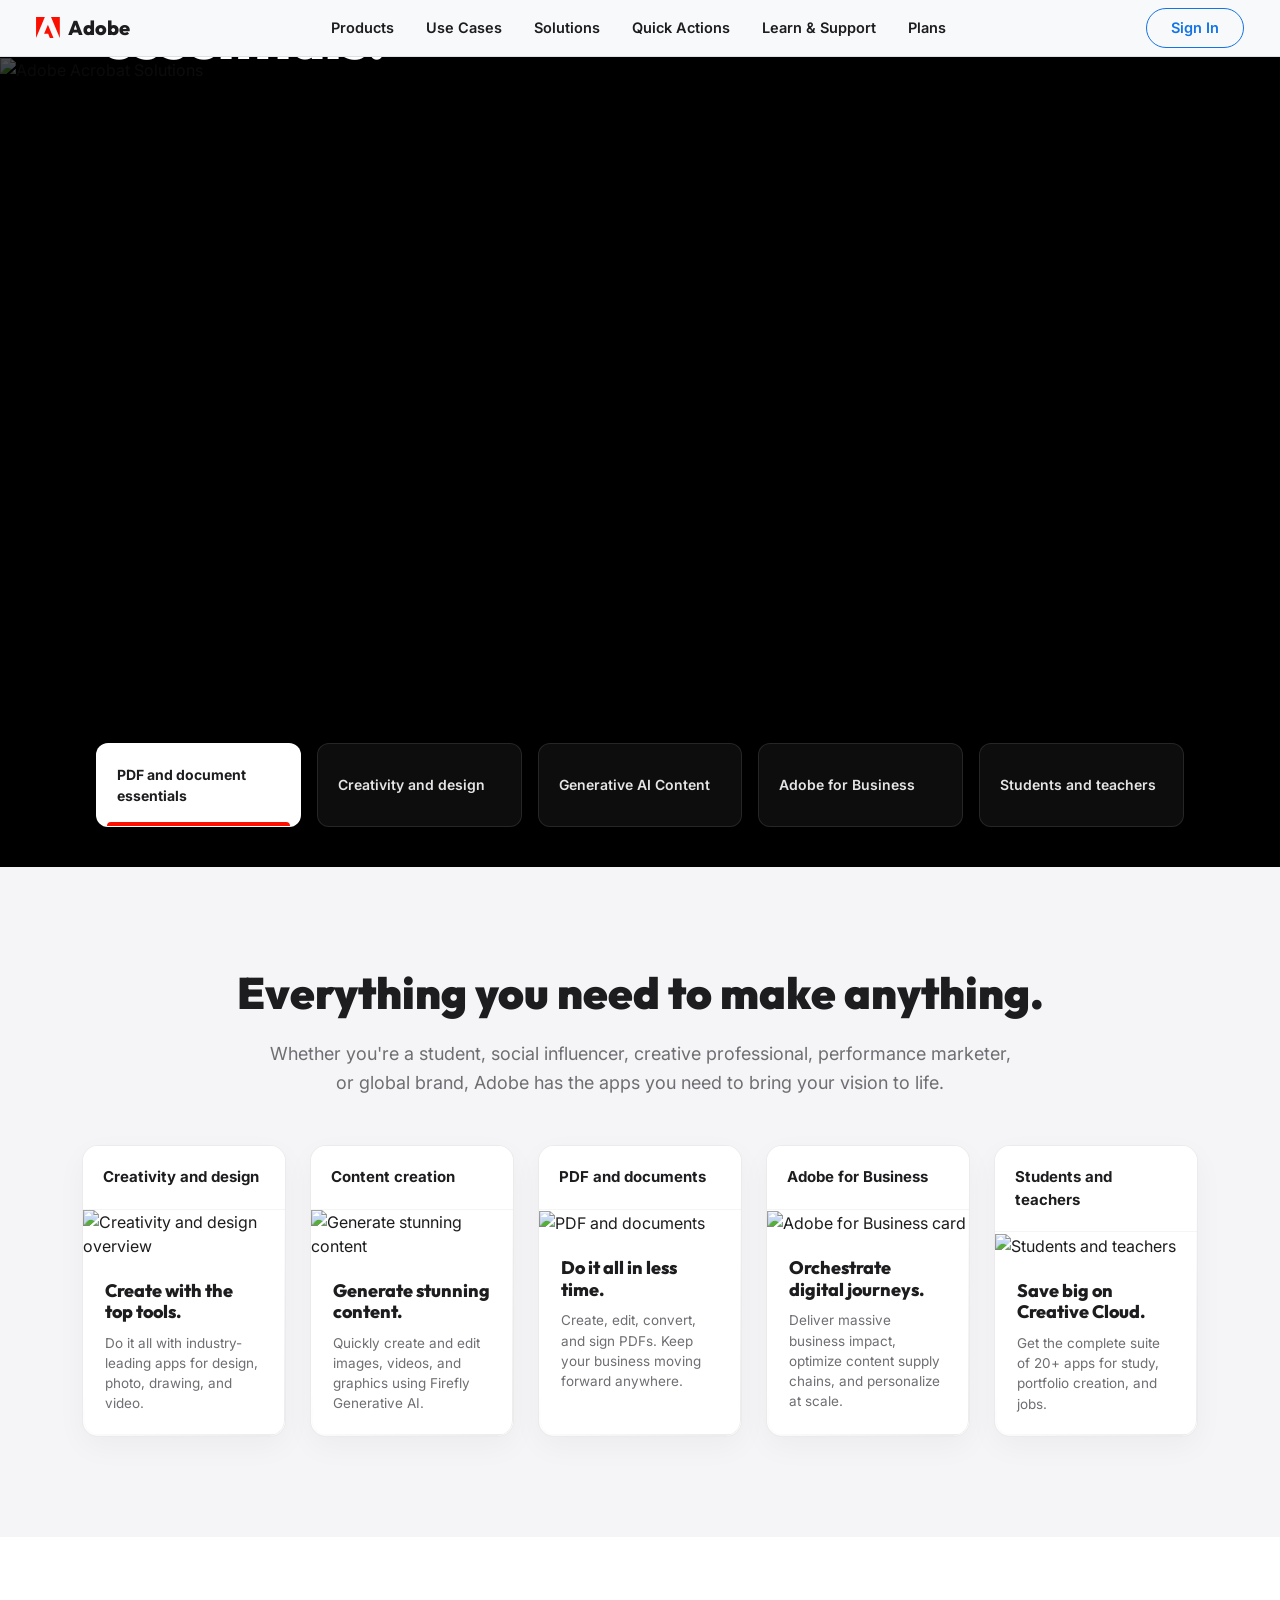
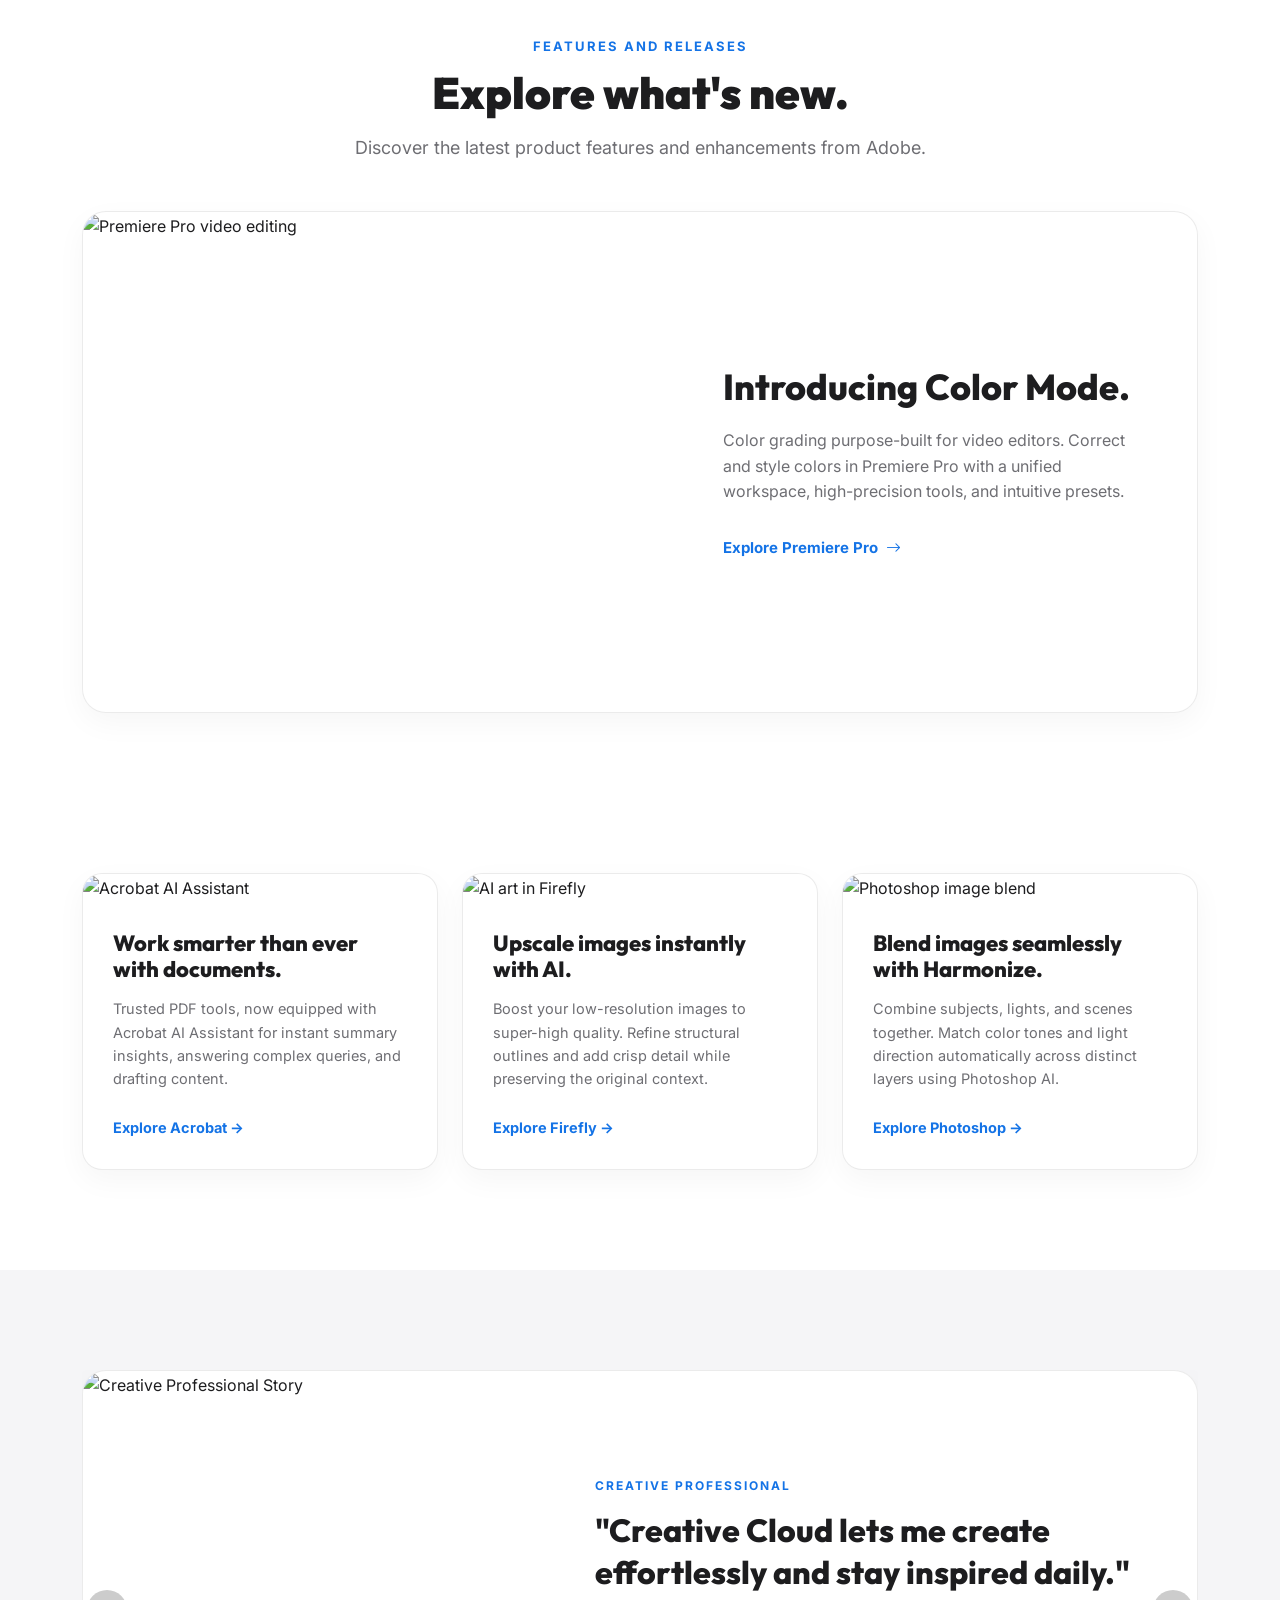
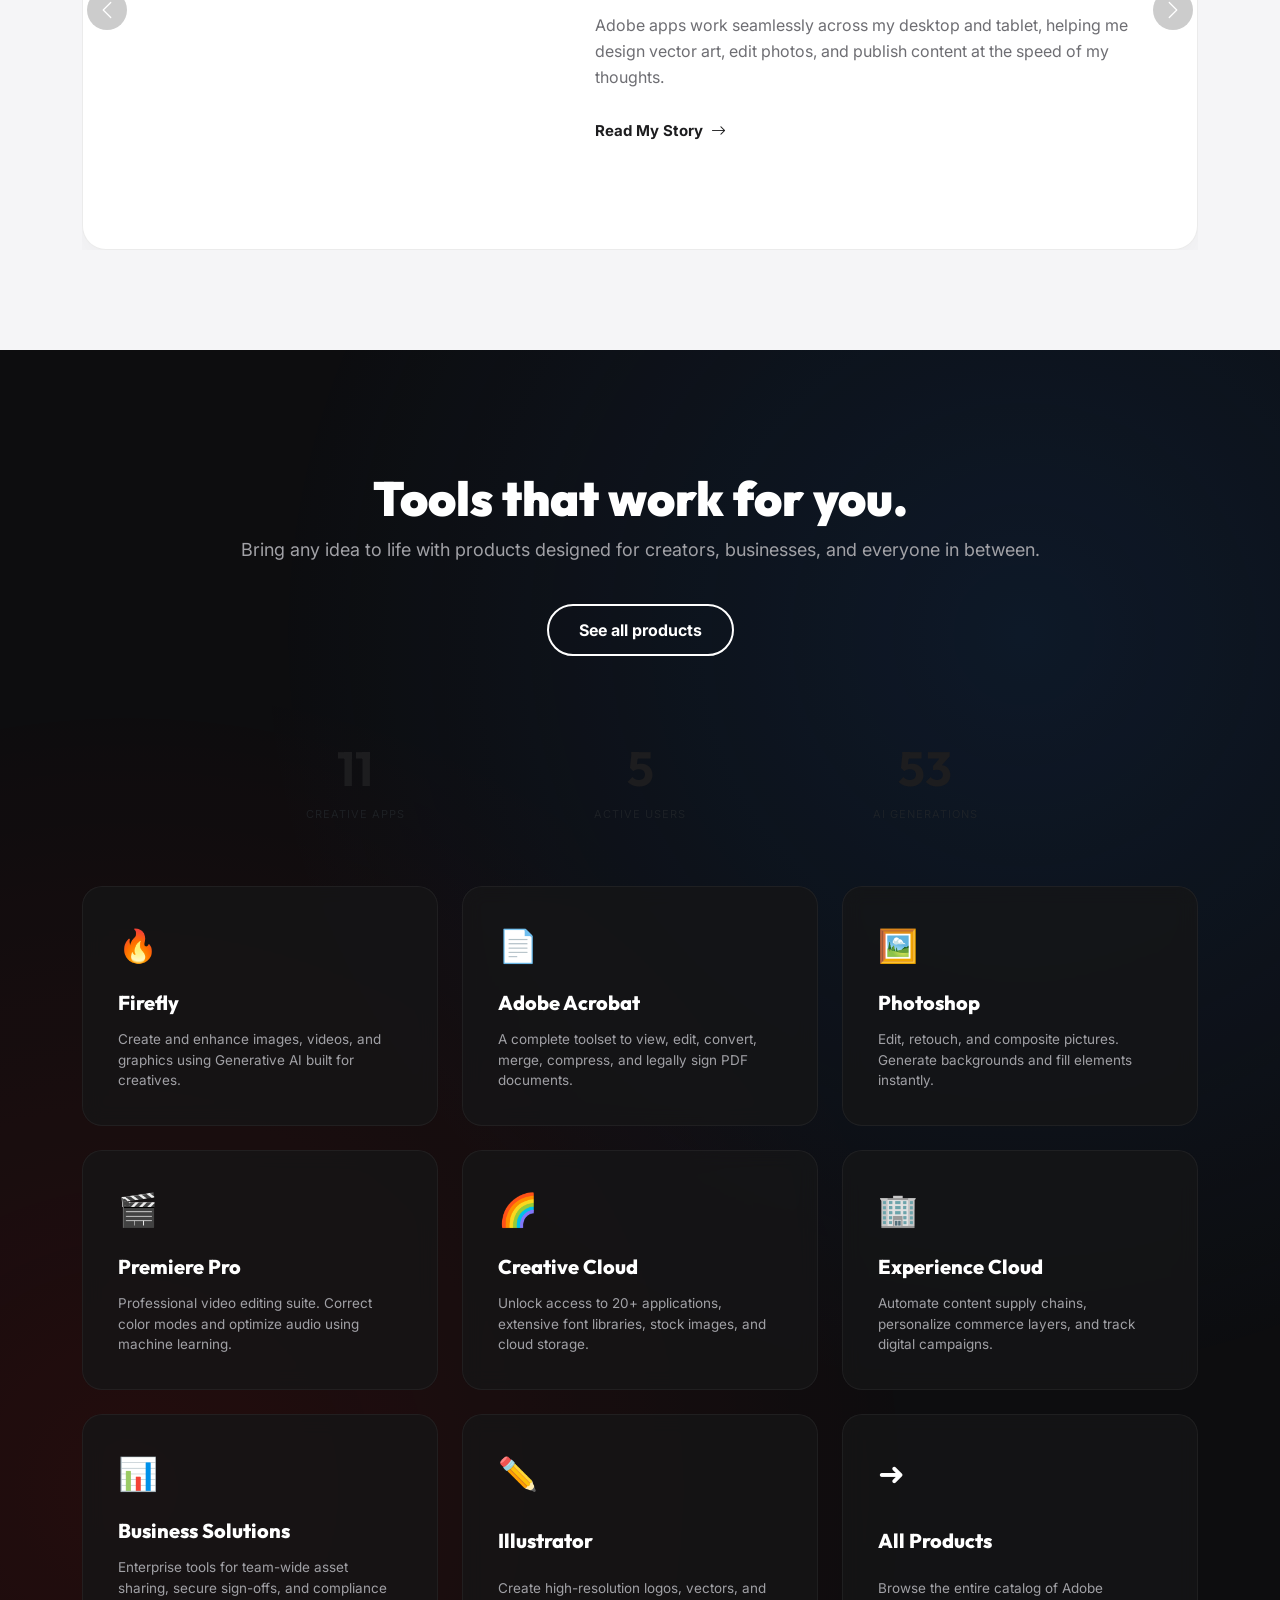
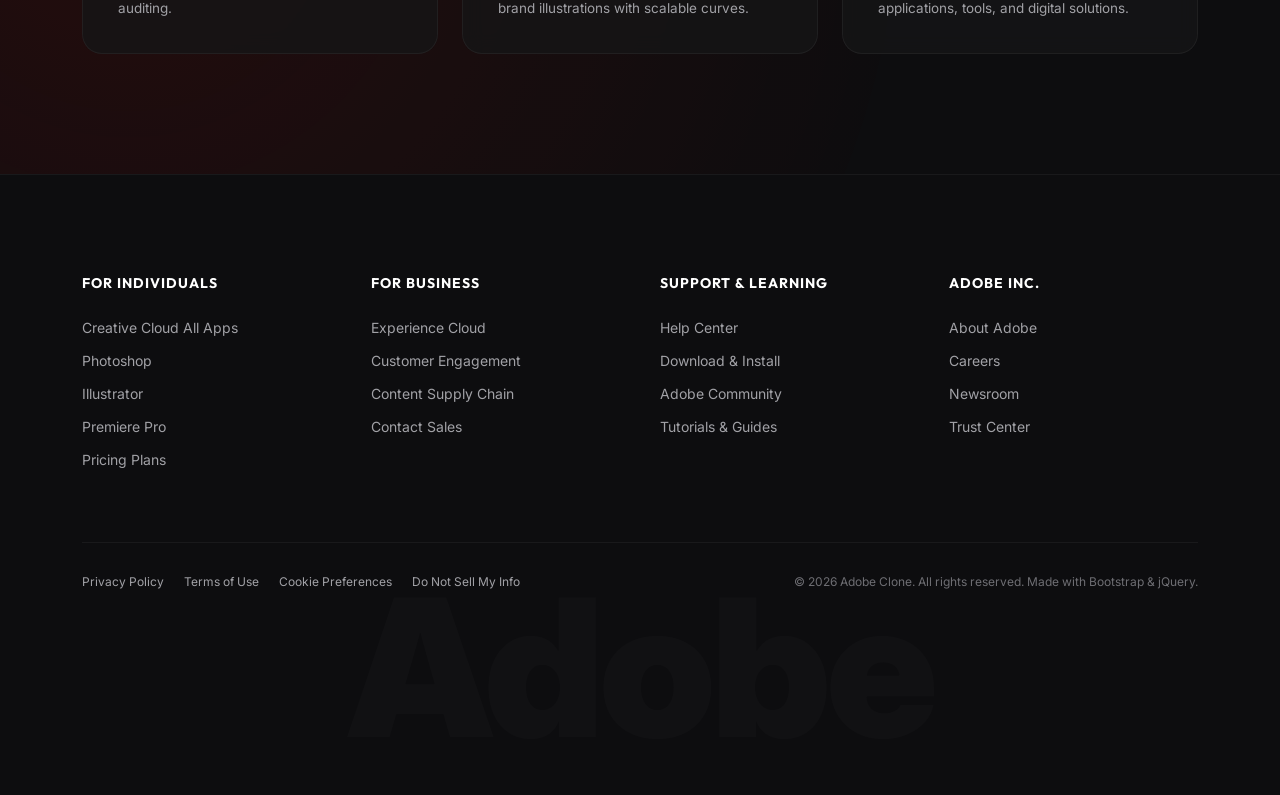
==== commit aadf8003: "Replace duplicate Photoshop card image on home page with a unique design workspace image" ====
--- a/index.html
+++ b/index.html
@@ -350,7 +350,7 @@
                 <!-- Card 3 -->
                 <div class="col-lg-4 col-md-12 col-sm-12" data-anim="fade-left">
                     <div class="feature-card" onclick="window.location.href='photoshop.html'">
-                        <img src="https://images.unsplash.com/photo-1541462608141-2ff580dd0e4e?auto=format&fit=crop&w=600&q=80" class="feature-img" alt="Photoshop image blend">
+                        <img src="https://images.unsplash.com/photo-1581291518633-83b4ebd1d83e?auto=format&fit=crop&w=600&q=80" class="feature-img" alt="Photoshop image blend">
                         <div class="feature-content">
                             <h3>Blend images seamlessly with Harmonize.</h3>
                             <p>Combine subjects, lights, and scenes together. Match color tones and light direction automatically across distinct layers using Photoshop AI.</p>
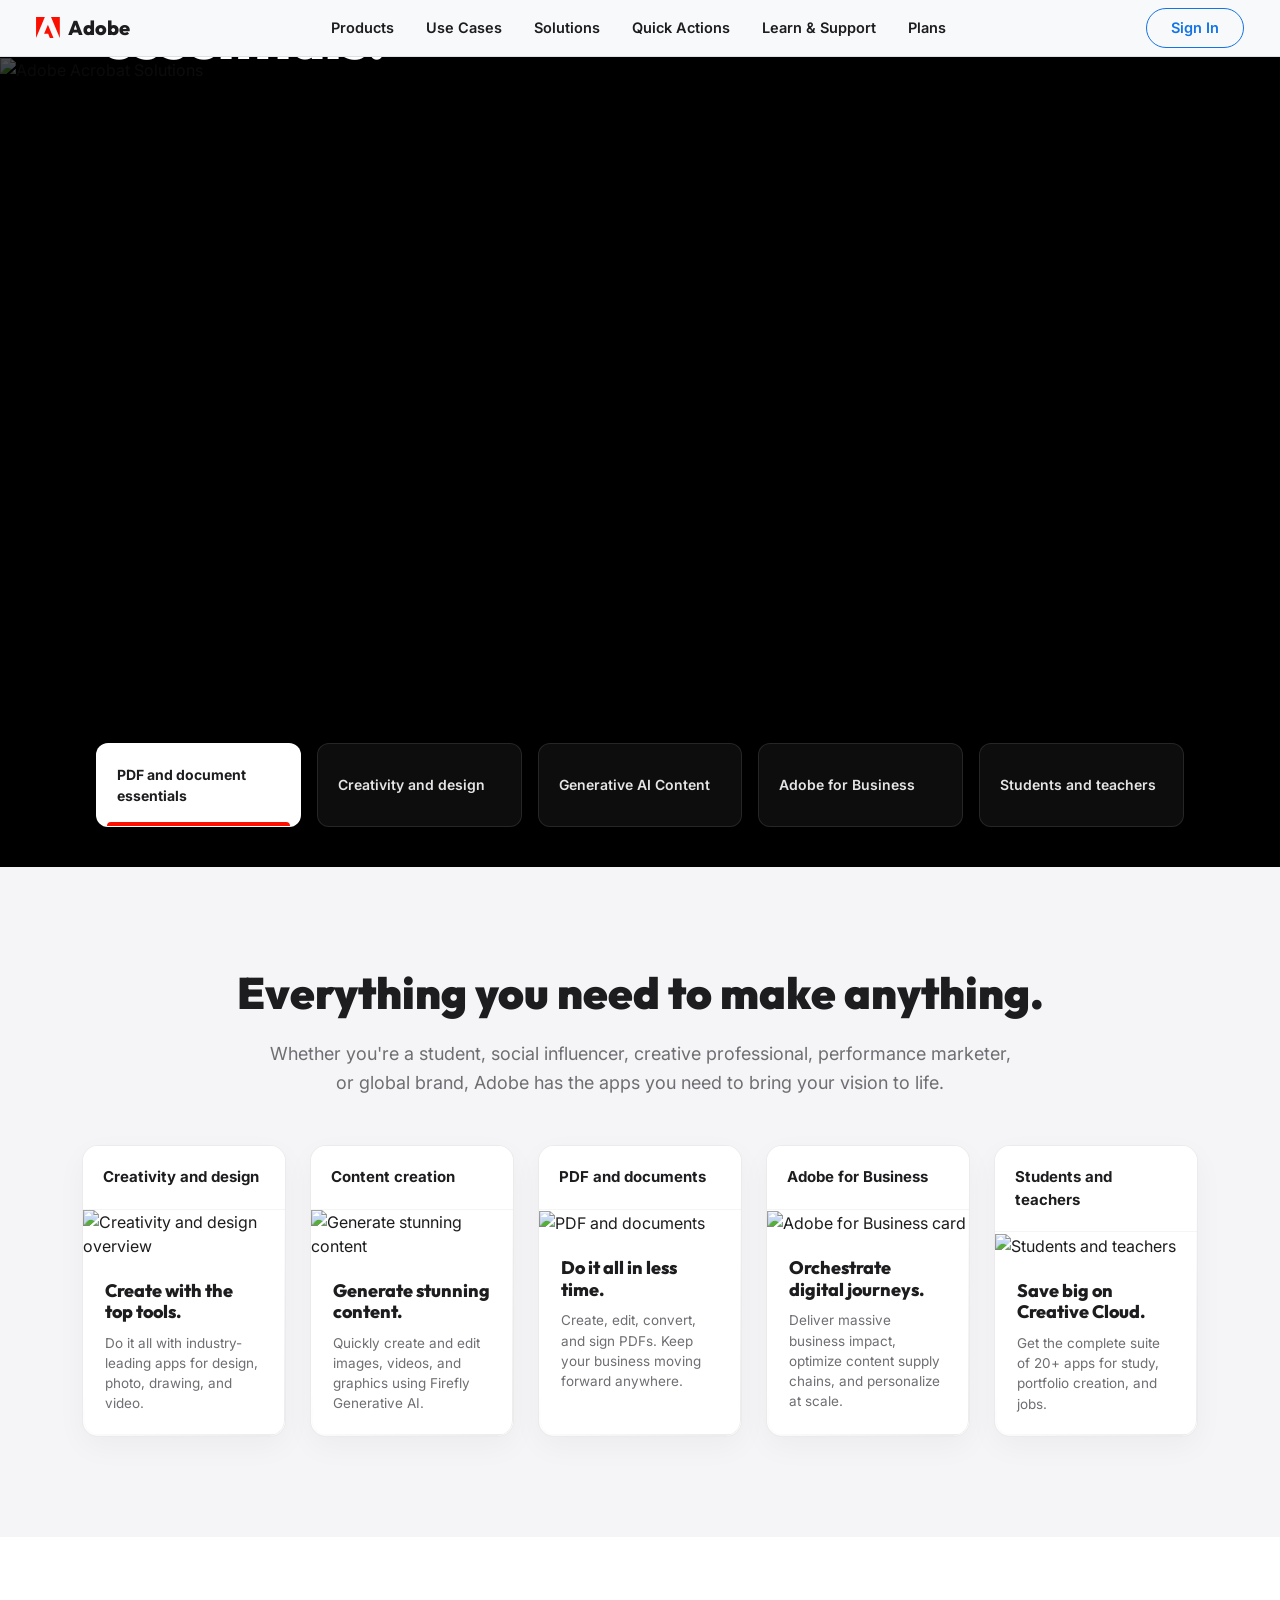
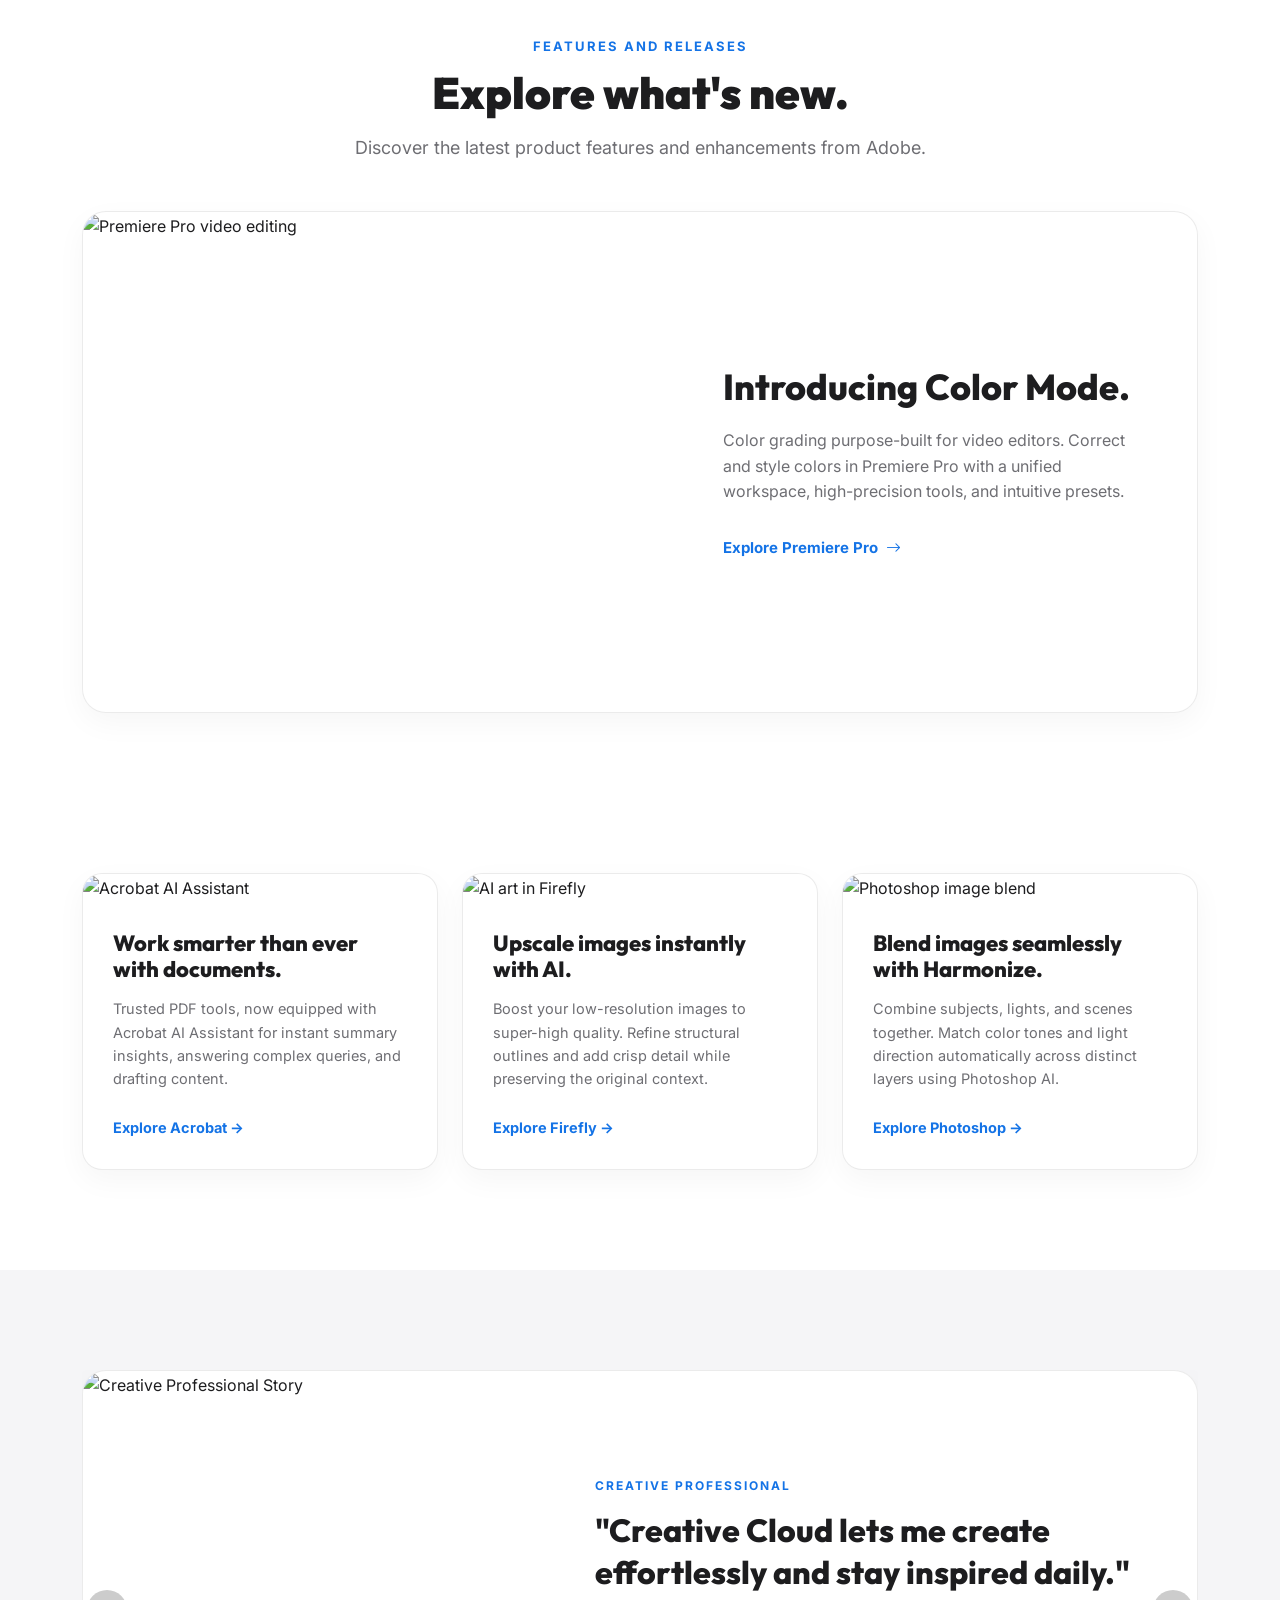
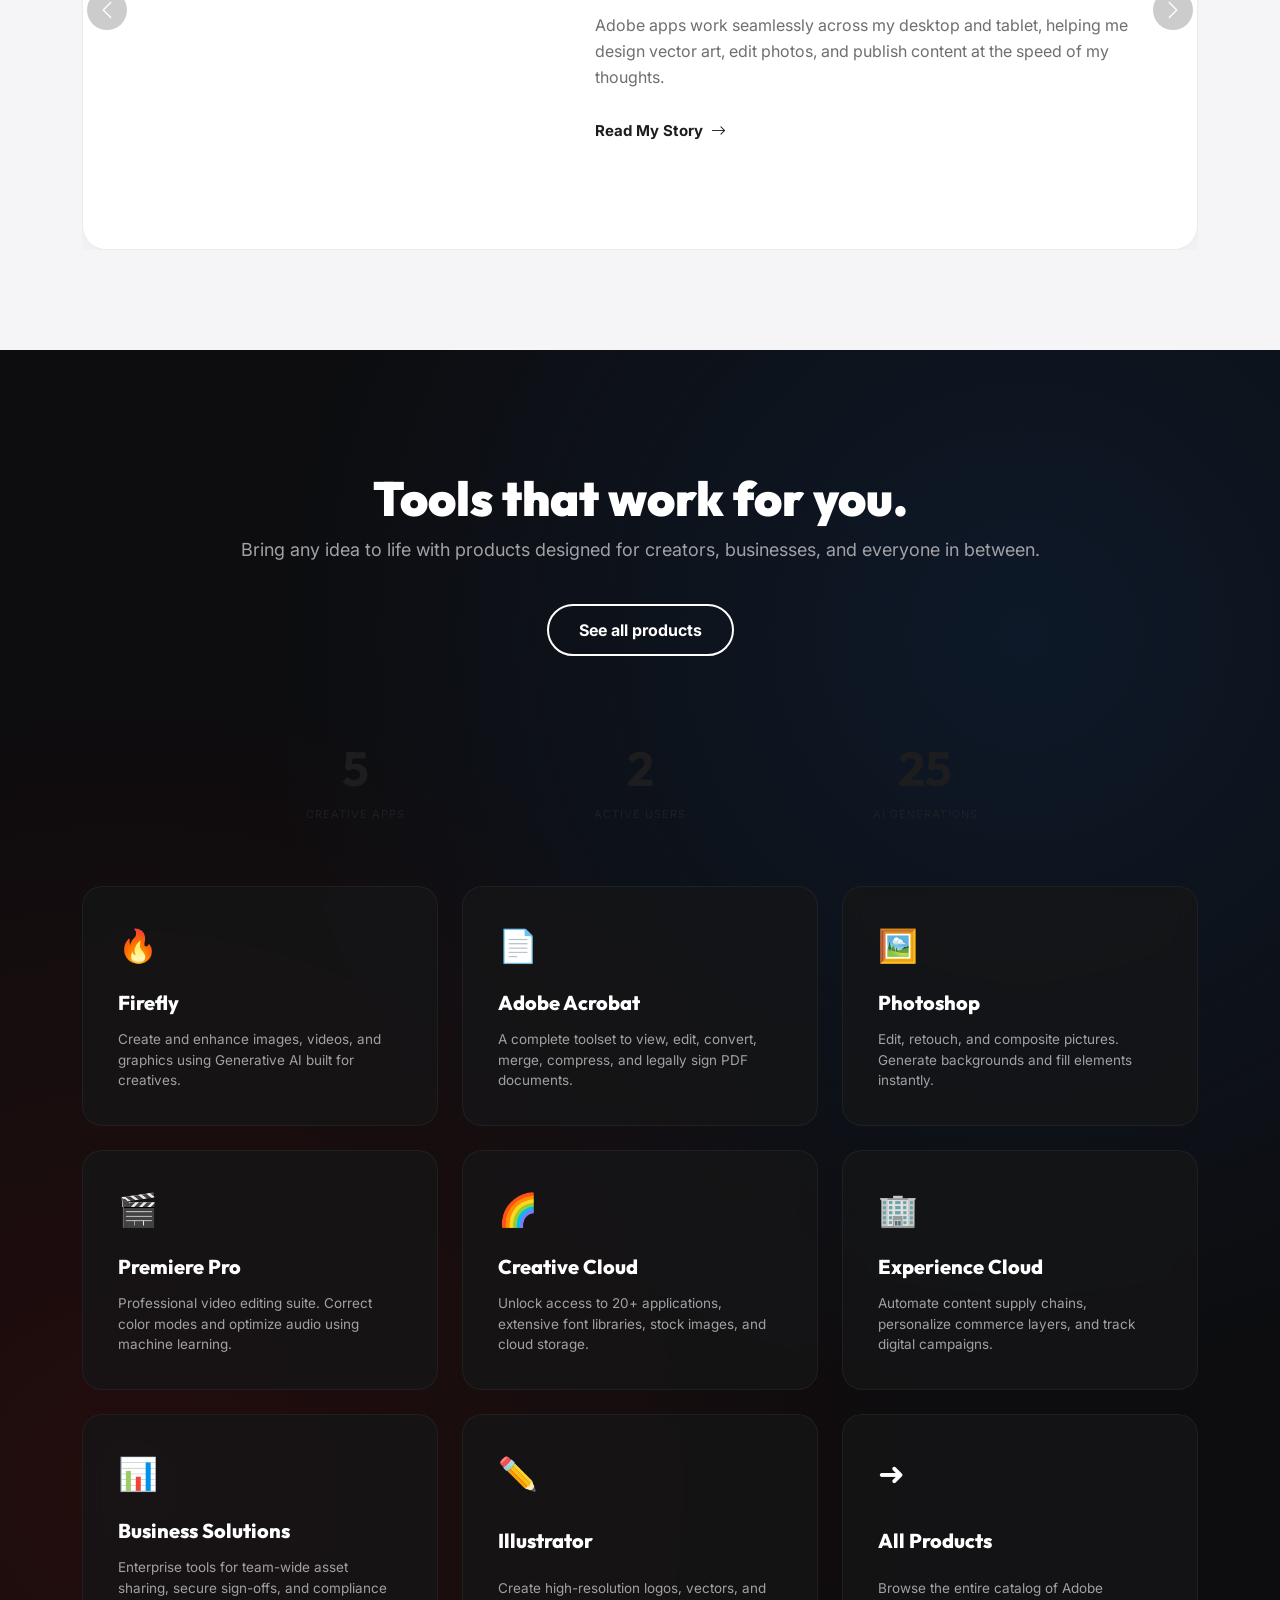
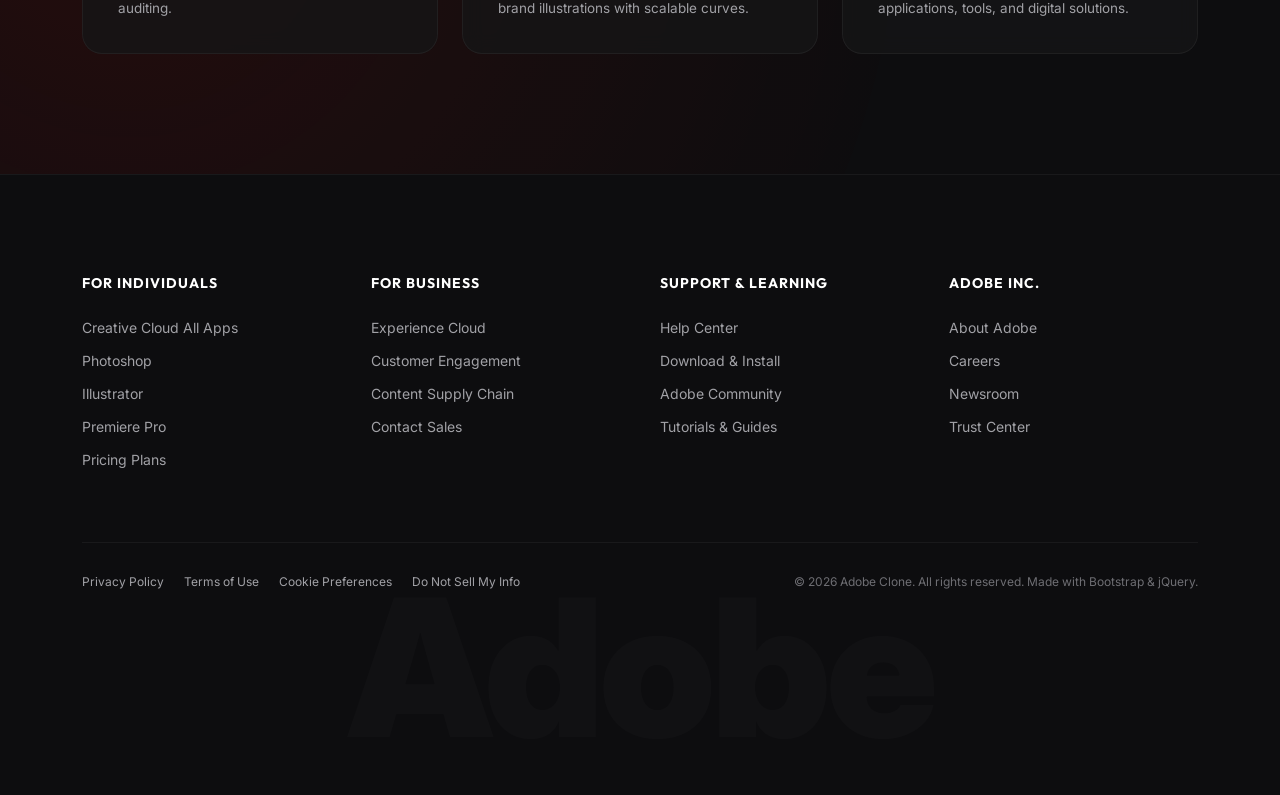
==== commit ad444be5: "Update Photoshop card image on home page to a verified working Unsplash image" ====
--- a/index.html
+++ b/index.html
@@ -350,7 +350,7 @@
                 <!-- Card 3 -->
                 <div class="col-lg-4 col-md-12 col-sm-12" data-anim="fade-left">
                     <div class="feature-card" onclick="window.location.href='photoshop.html'">
-                        <img src="https://images.unsplash.com/photo-1581291518633-83b4ebd1d83e?auto=format&fit=crop&w=600&q=80" class="feature-img" alt="Photoshop image blend">
+                        <img src="https://images.unsplash.com/photo-1581291518857-4e27b48ff24e?auto=format&fit=crop&w=600&q=80" class="feature-img" alt="Photoshop image blend">
                         <div class="feature-content">
                             <h3>Blend images seamlessly with Harmonize.</h3>
                             <p>Combine subjects, lights, and scenes together. Match color tones and light direction automatically across distinct layers using Photoshop AI.</p>
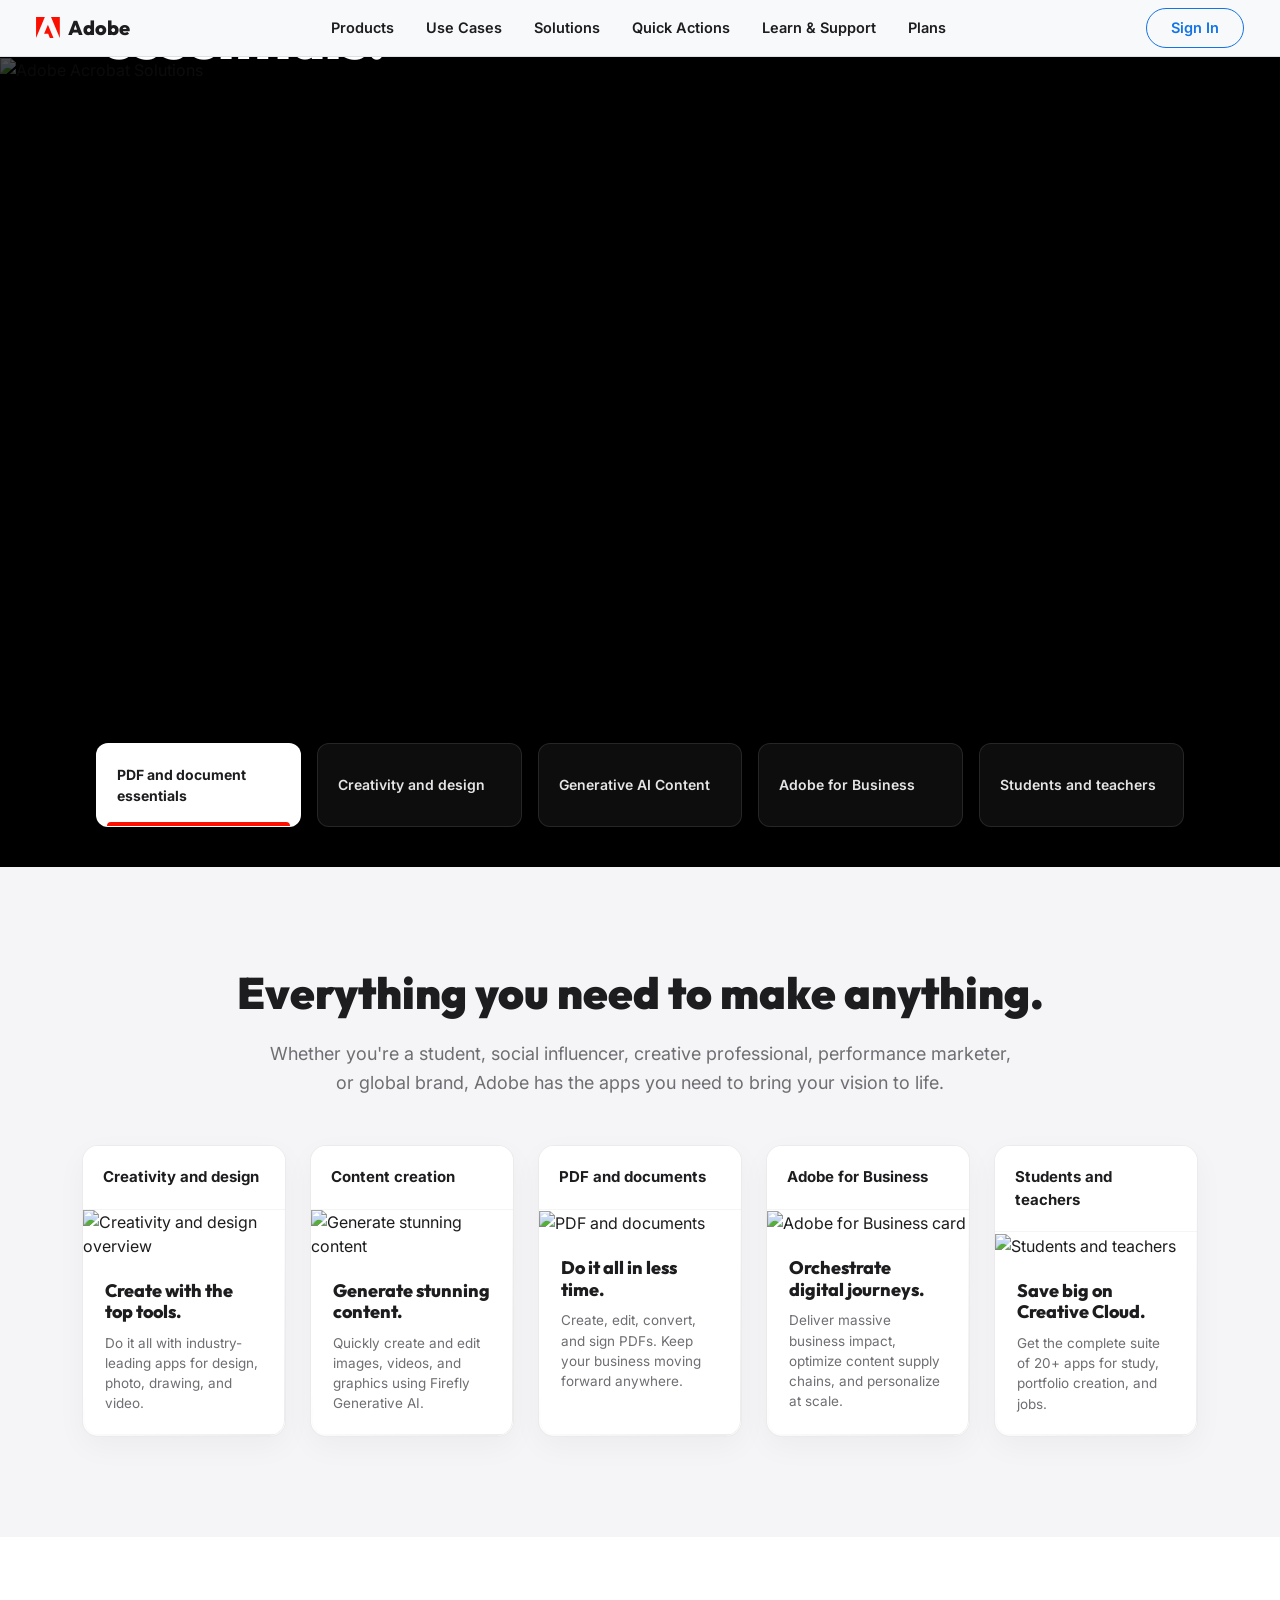
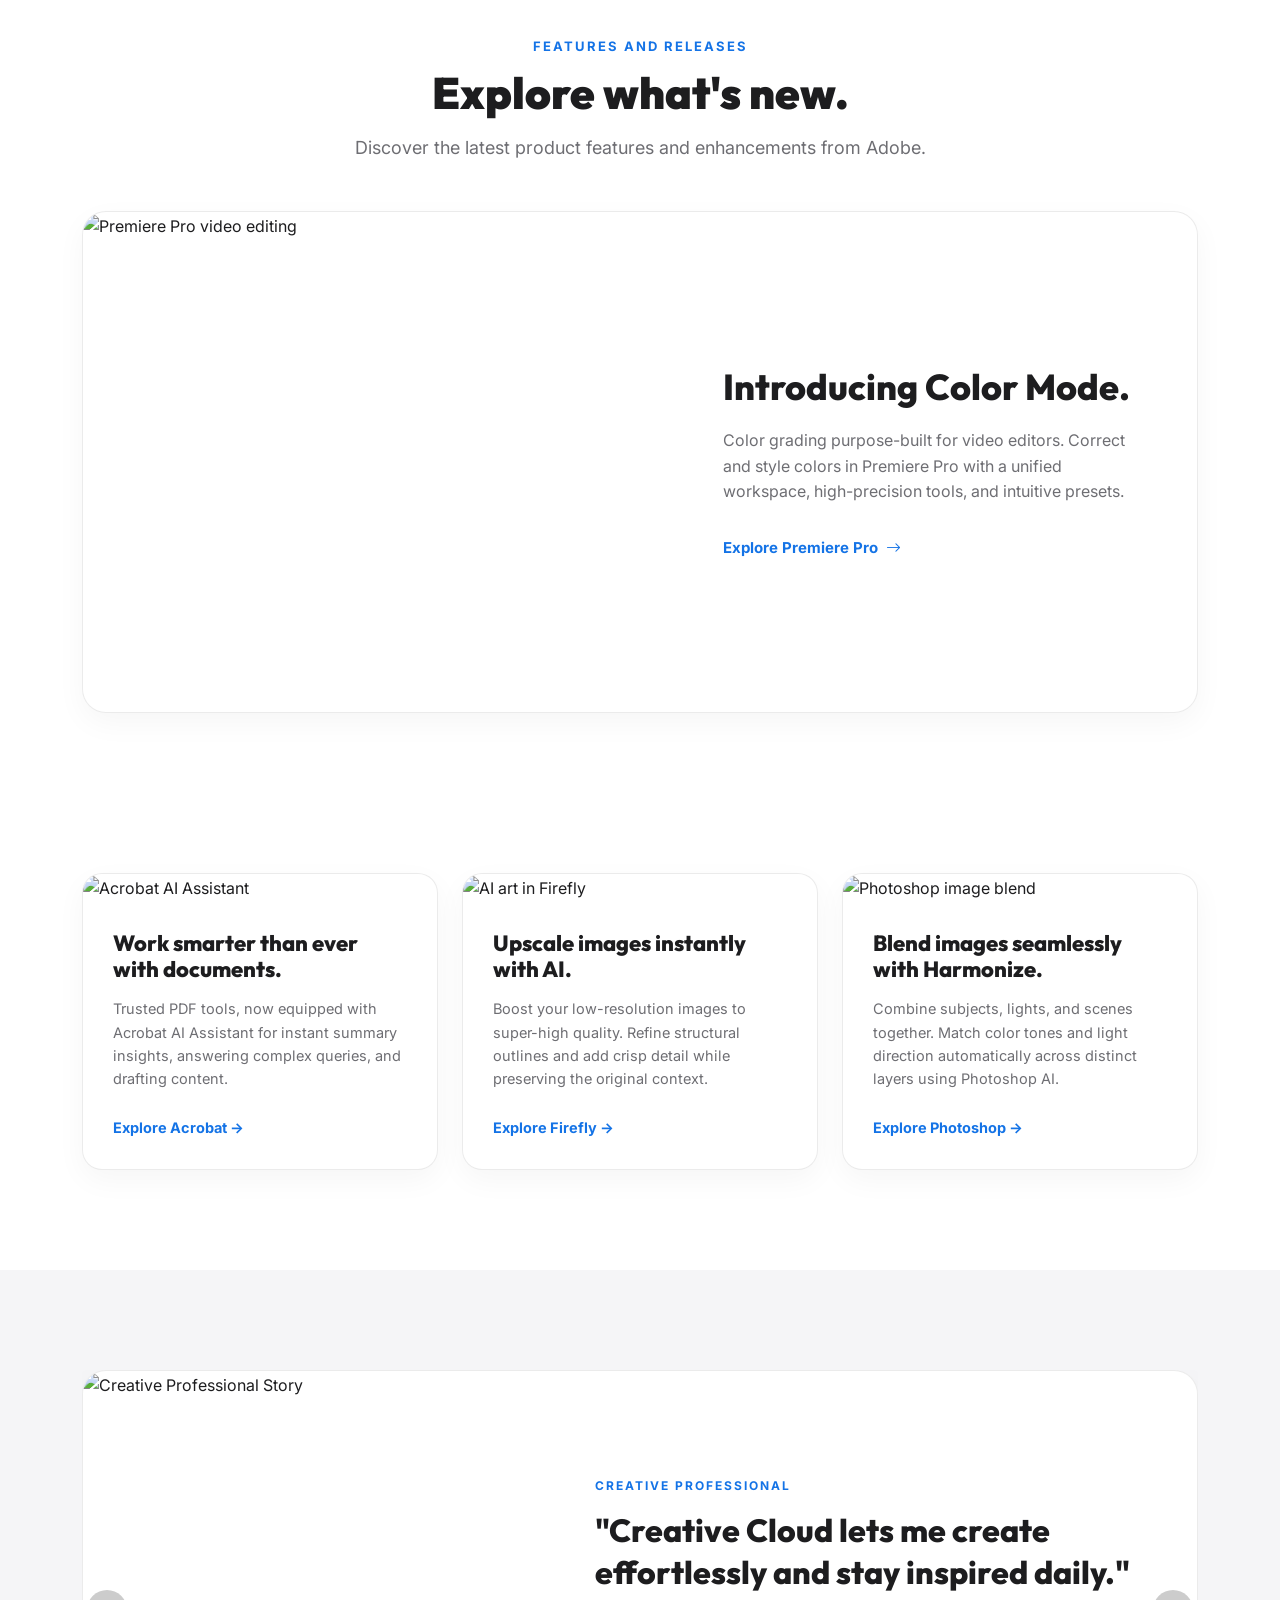
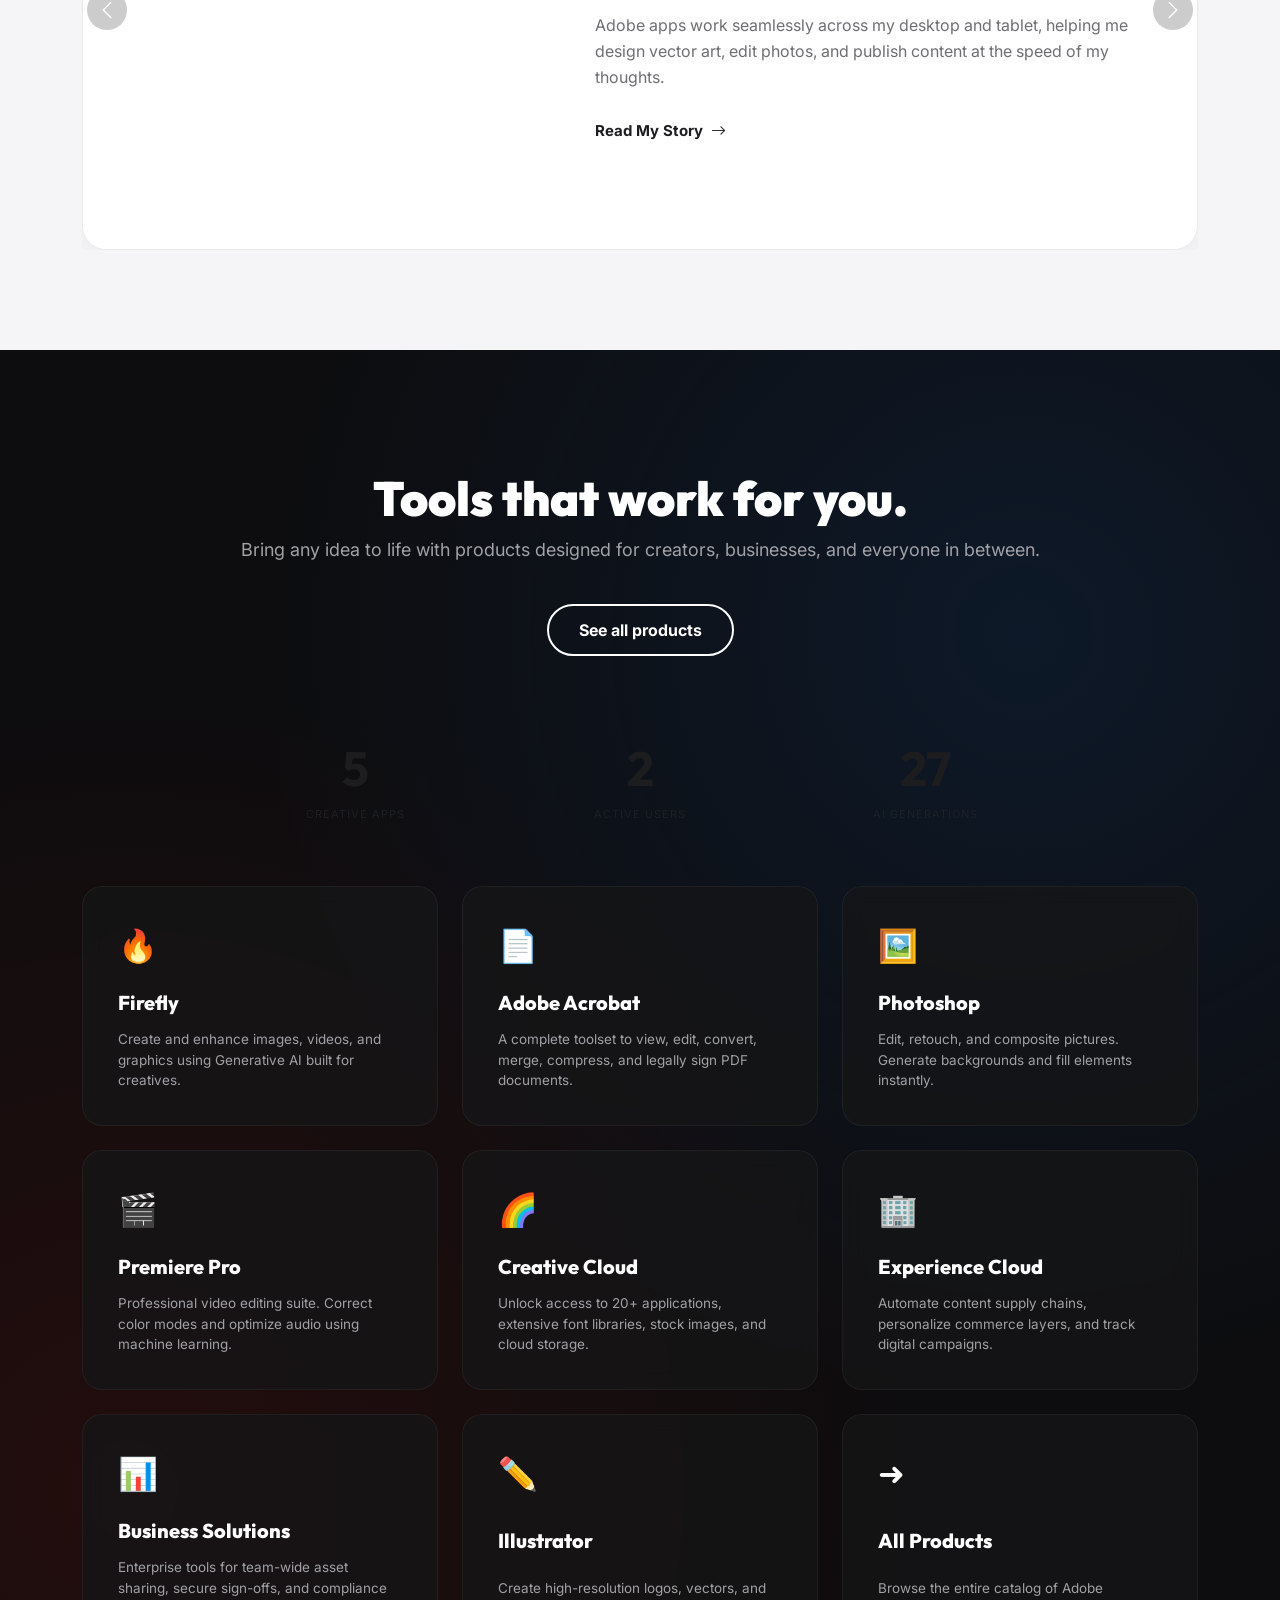
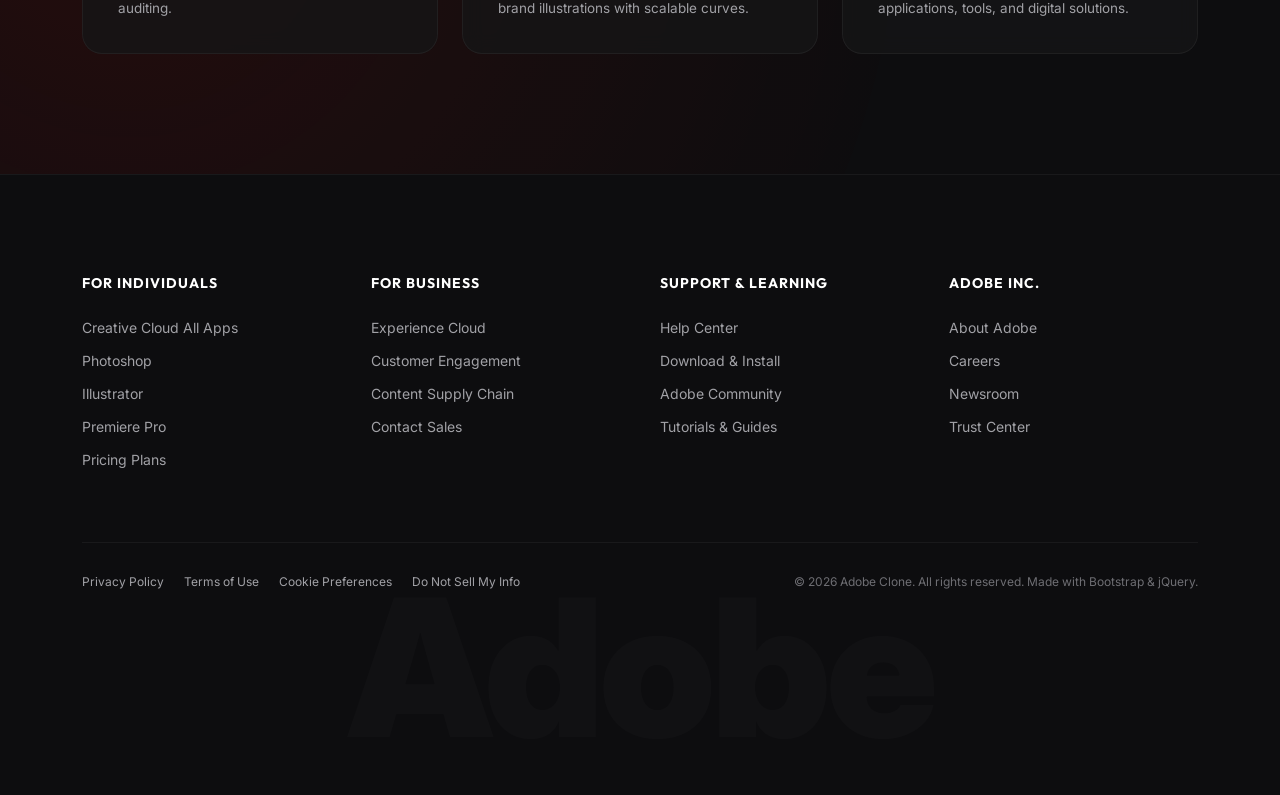
==== commit 1d2e1faf: "Replace failed/unrelated images on home page and photoshop page with verified active and relevant st" ====
--- a/index.html
+++ b/index.html
@@ -228,7 +228,7 @@
                         <div class="card-header-custom">
                             Creativity and design
                         </div>
-                        <img src="https://images.unsplash.com/photo-1541462608141-2ff580dd0e4e?auto=format&fit=crop&w=500&q=80" class="card-img-custom" alt="Creativity and design overview">
+                        <img src="https://images.unsplash.com/photo-1507238691740-187a5b1d37b8?auto=format&fit=crop&w=500&q=80" class="card-img-custom" alt="Creativity and design overview">
                         <div class="card-body-custom">
                             <h5>Create with the top tools.</h5>
                             <p>Do it all with industry-leading apps for design, photo, drawing, and video.</p>
@@ -256,7 +256,7 @@
                         <div class="card-header-custom">
                             PDF and documents
                         </div>
-                        <img src="https://images.unsplash.com/photo-1568605117036-5fe5e7bab0b7?auto=format&fit=crop&w=500&q=80" class="card-img-custom" alt="PDF and documents">
+                        <img src="https://images.unsplash.com/photo-1450133064473-71024230f91b?auto=format&fit=crop&w=500&q=80" class="card-img-custom" alt="PDF and documents">
                         <div class="card-body-custom">
                             <h5>Do it all in less time.</h5>
                             <p>Create, edit, convert, and sign PDFs. Keep your business moving forward anywhere.</p>
@@ -270,7 +270,7 @@
                         <div class="card-header-custom">
                             Adobe for Business
                         </div>
-                        <img src="https://images.unsplash.com/photo-1552581230-c013741398c3?auto=format&fit=crop&w=500&q=80" class="card-img-custom" alt="Adobe for Business card">
+                        <img src="https://images.unsplash.com/photo-1557804506-669a67965ba0?auto=format&fit=crop&w=500&q=80" class="card-img-custom" alt="Adobe for Business card">
                         <div class="card-body-custom">
                             <h5>Orchestrate digital journeys.</h5>
                             <p>Deliver massive business impact, optimize content supply chains, and personalize at scale.</p>
@@ -307,7 +307,7 @@
 
             <div class="explore-card" onclick="window.location.href='creative-cloud.html'" data-anim="fade-up">
                 <div class="explore-image">
-                    <img src="https://images.unsplash.com/photo-1536240478700-b869070f9279?auto=format&fit=crop&w=1200&q=80" alt="Premiere Pro video editing">
+                    <img src="https://images.unsplash.com/photo-1574717024453-354056afd6fc?auto=format&fit=crop&w=1200&q=80" alt="Premiere Pro video editing">
                 </div>
                 <div class="explore-content">
                     <h3>Introducing Color Mode.</h3>
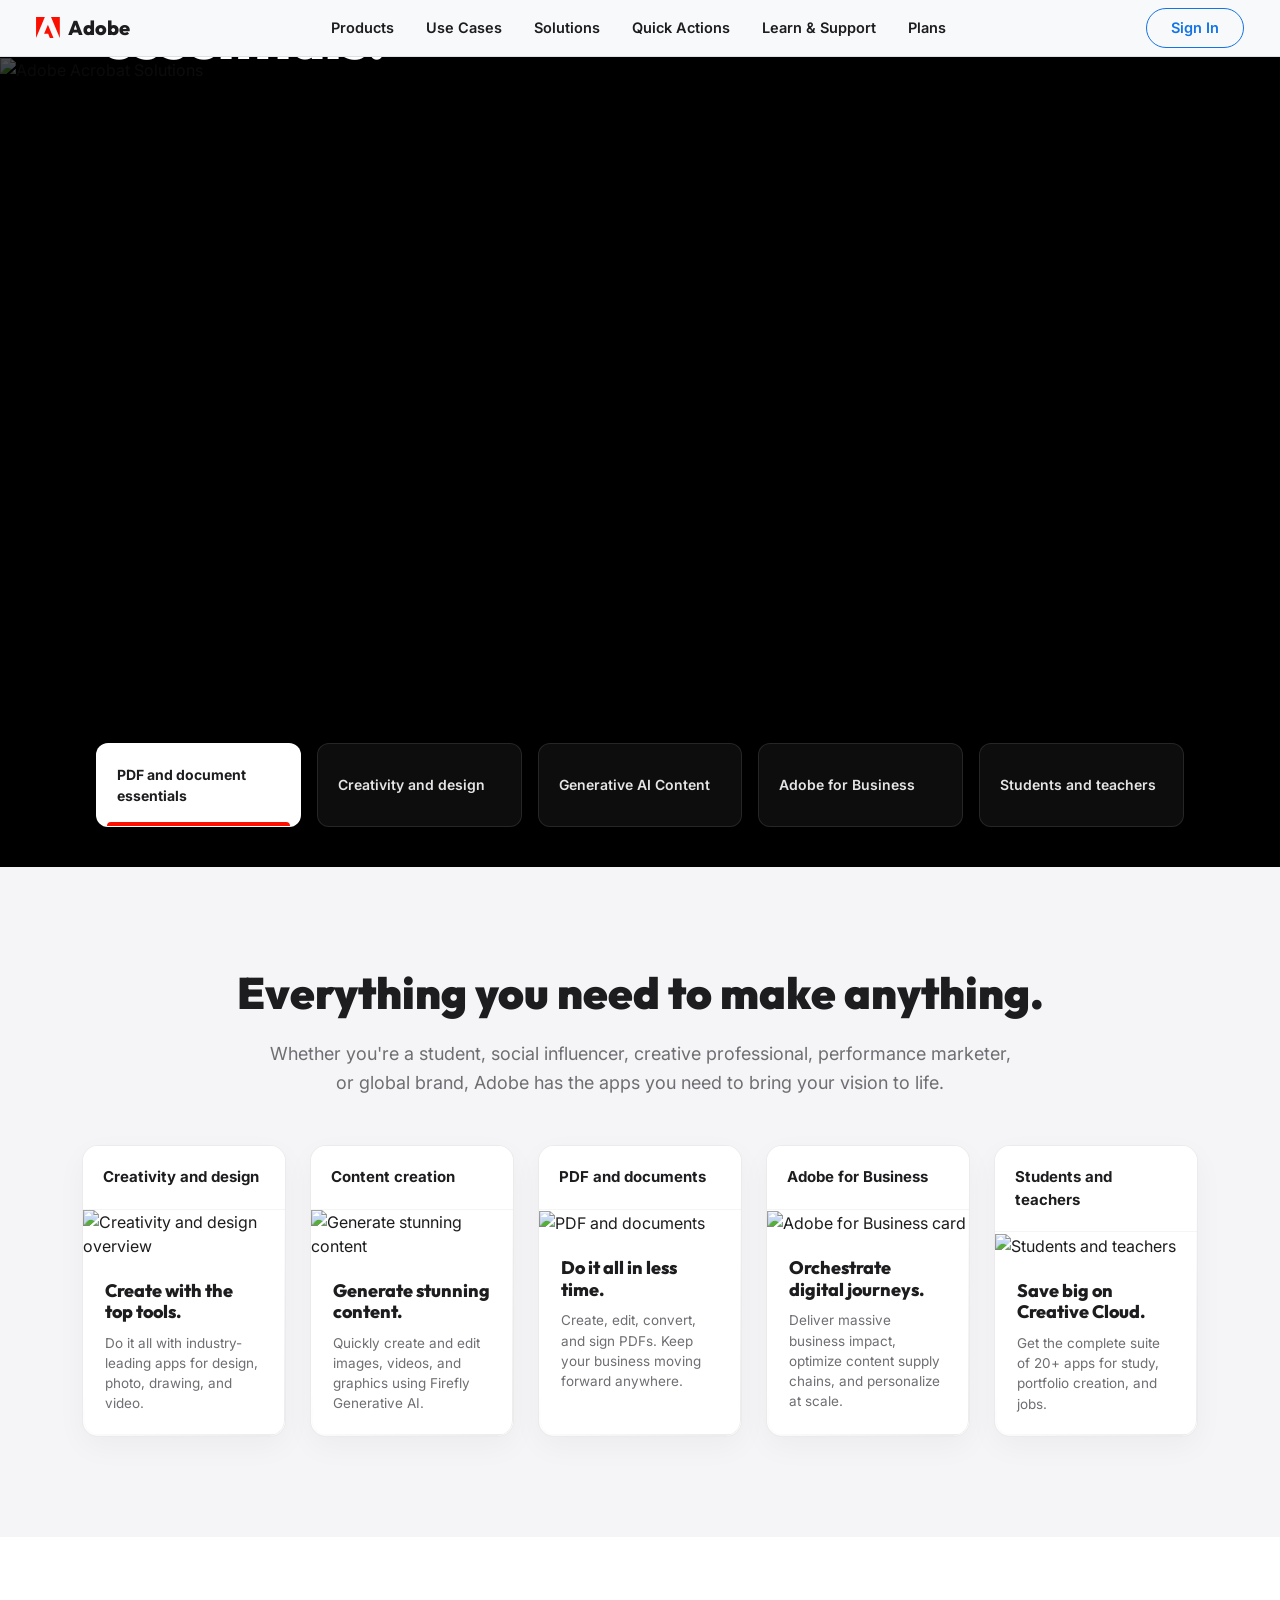
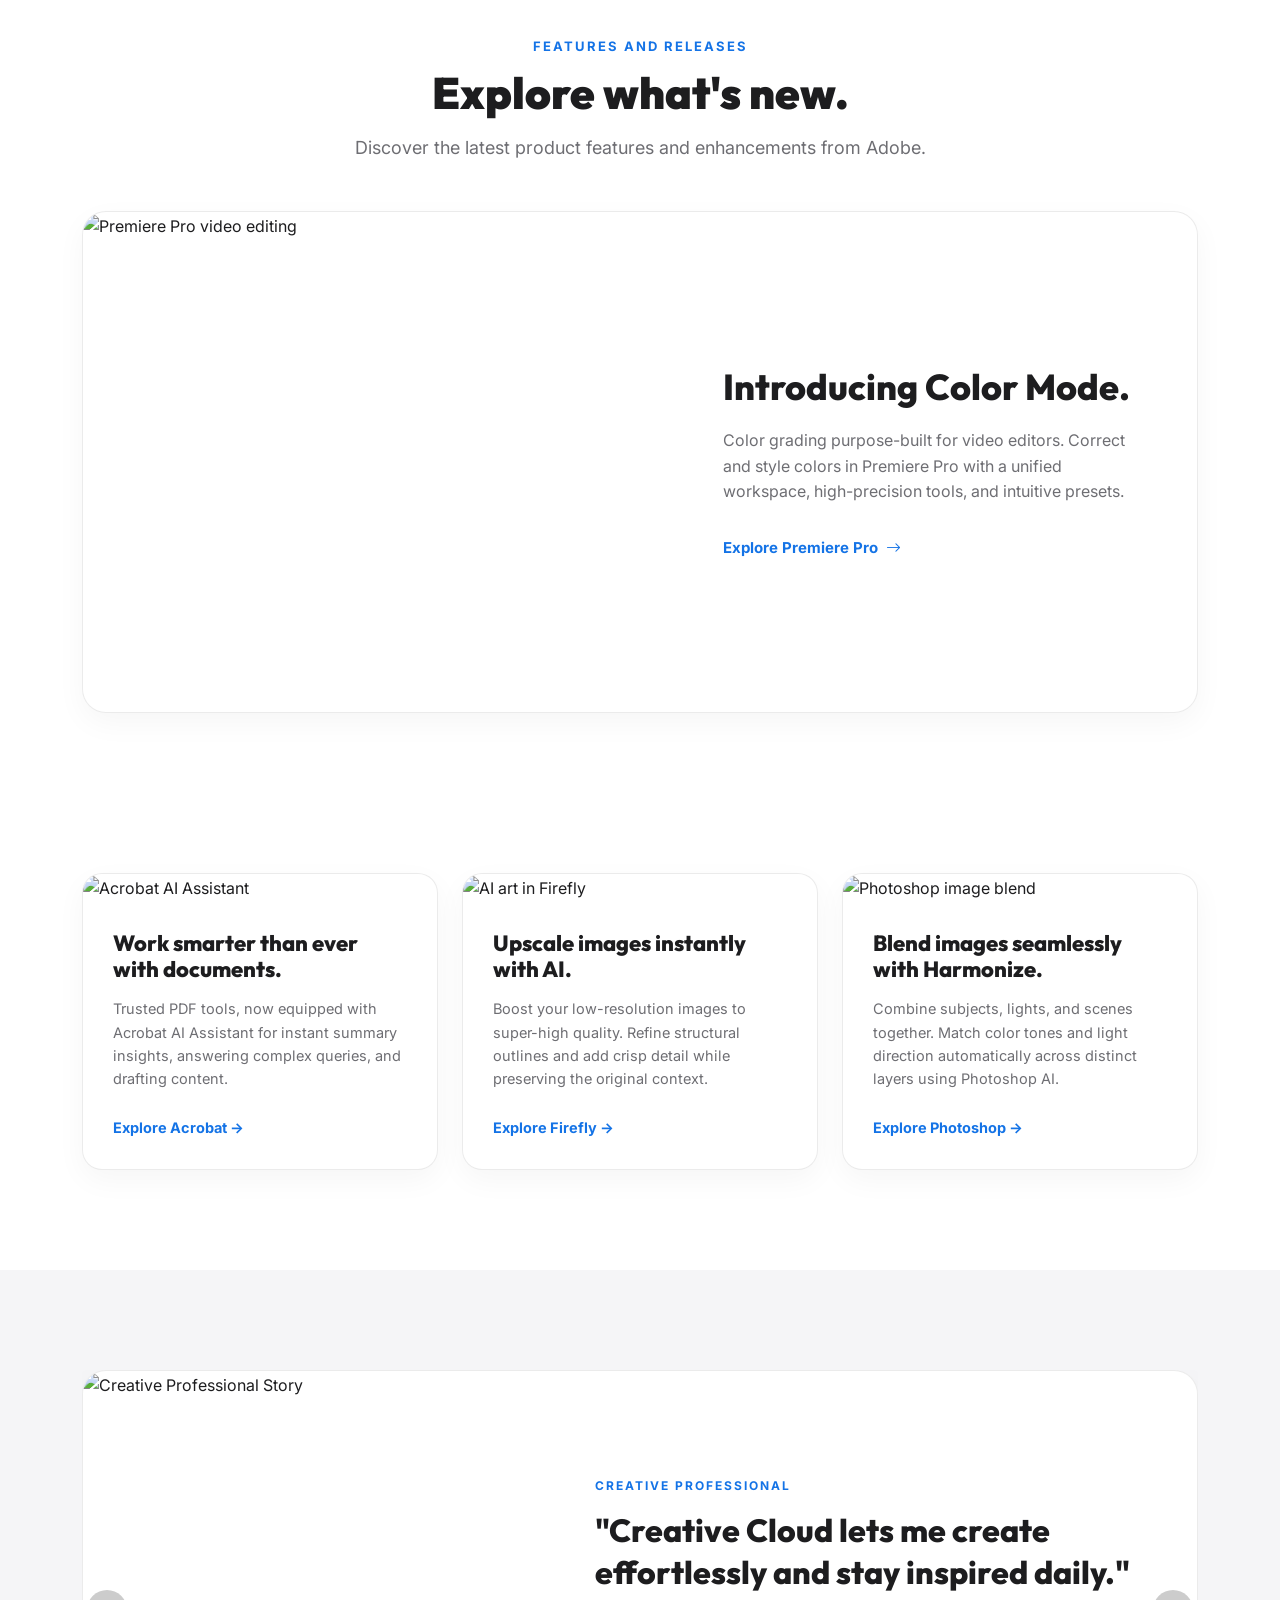
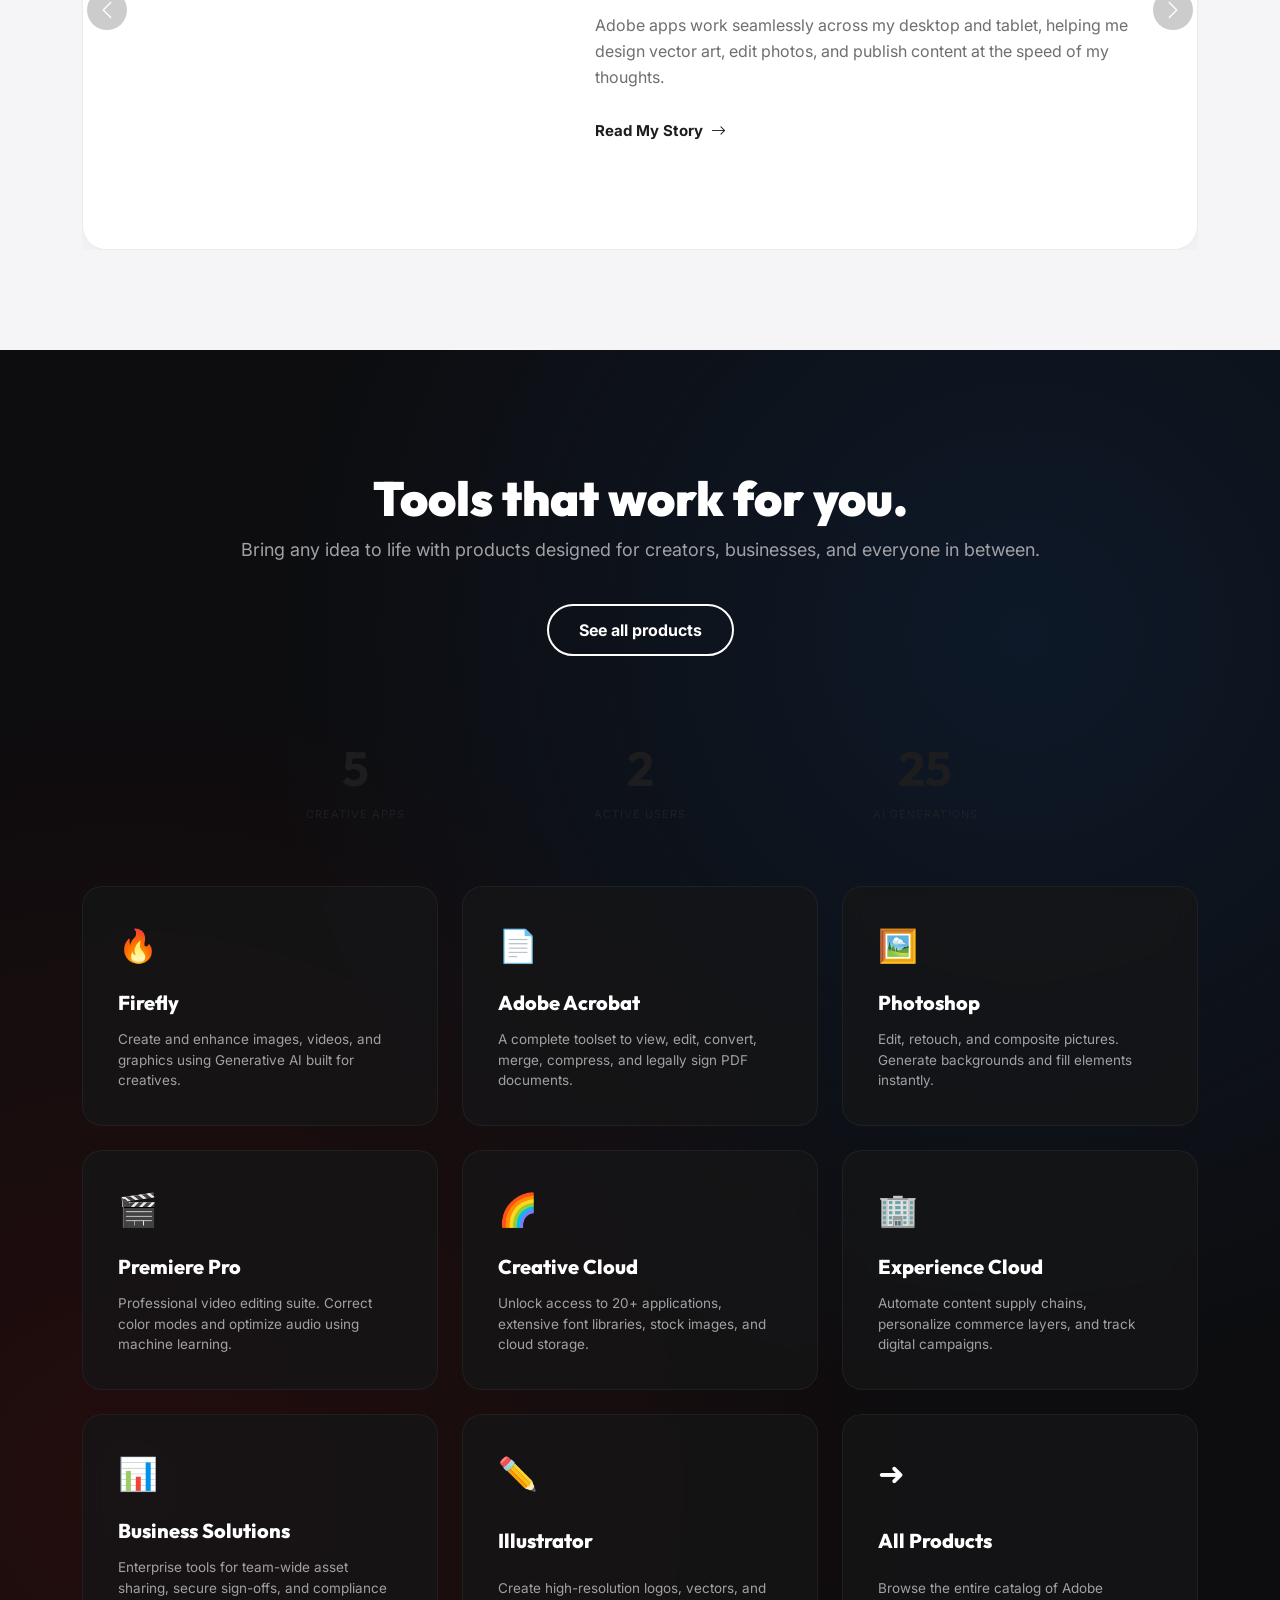
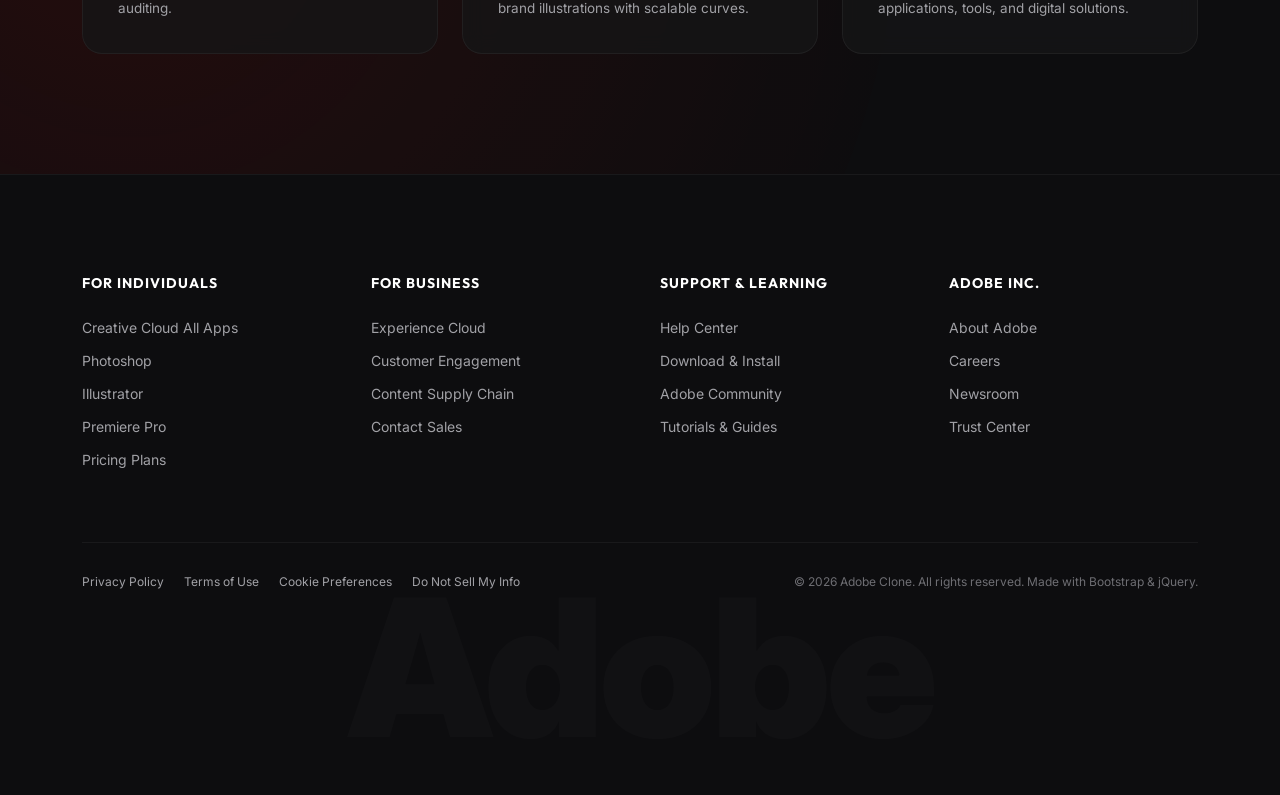
==== commit 70eed22d: "Fix broken Premiere Pro image on home page with verified working video editing image and inline erro" ====
--- a/index.html
+++ b/index.html
@@ -307,7 +307,7 @@
 
             <div class="explore-card" onclick="window.location.href='creative-cloud.html'" data-anim="fade-up">
                 <div class="explore-image">
-                    <img src="https://images.unsplash.com/photo-1574717024453-354056afd6fc?auto=format&fit=crop&w=1200&q=80" alt="Premiere Pro video editing">
+                    <img src="https://images.unsplash.com/photo-1578301978693-85fa9c0320b9?auto=format&fit=crop&w=1200&q=80" alt="Premiere Pro video editing" onerror="this.onerror=null; this.src='https://images.unsplash.com/photo-1618005182384-a83a8bd57fbe?auto=format&fit=crop&w=800&q=80';">
                 </div>
                 <div class="explore-content">
                     <h3>Introducing Color Mode.</h3>
